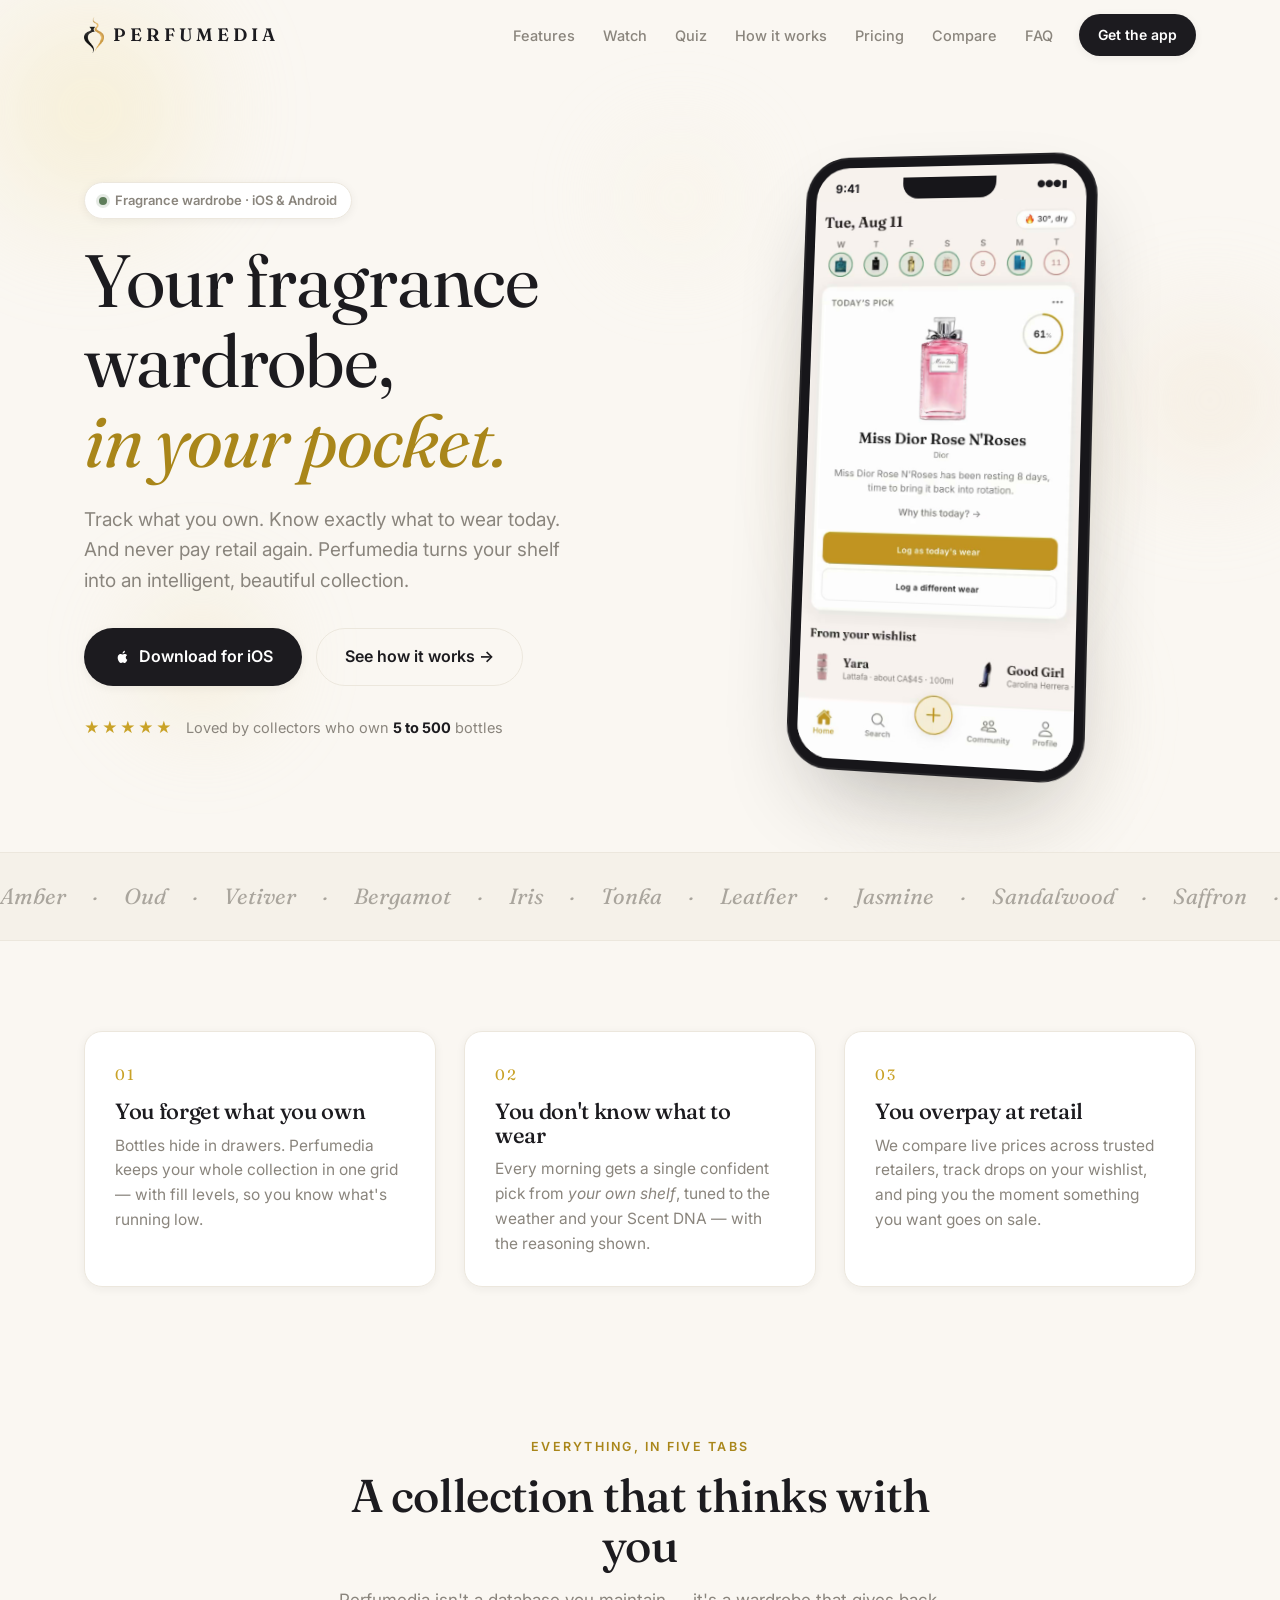
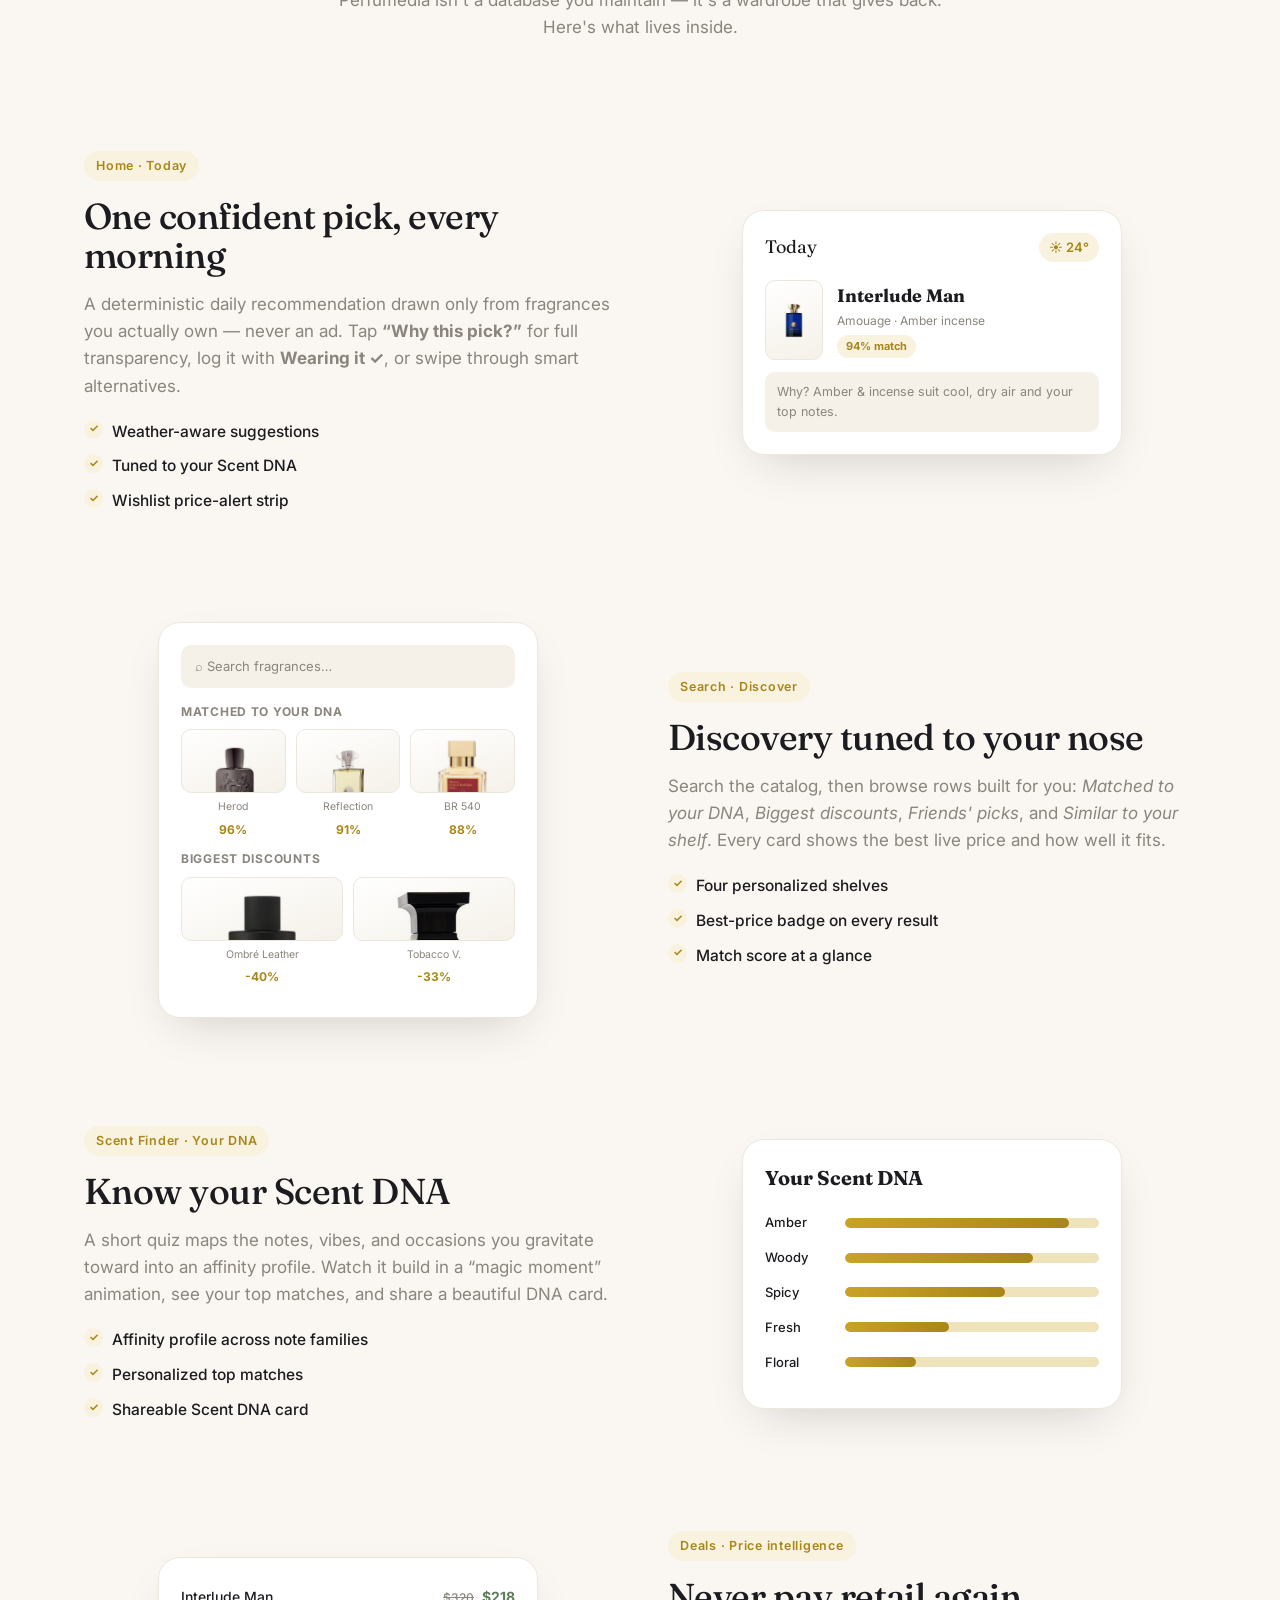
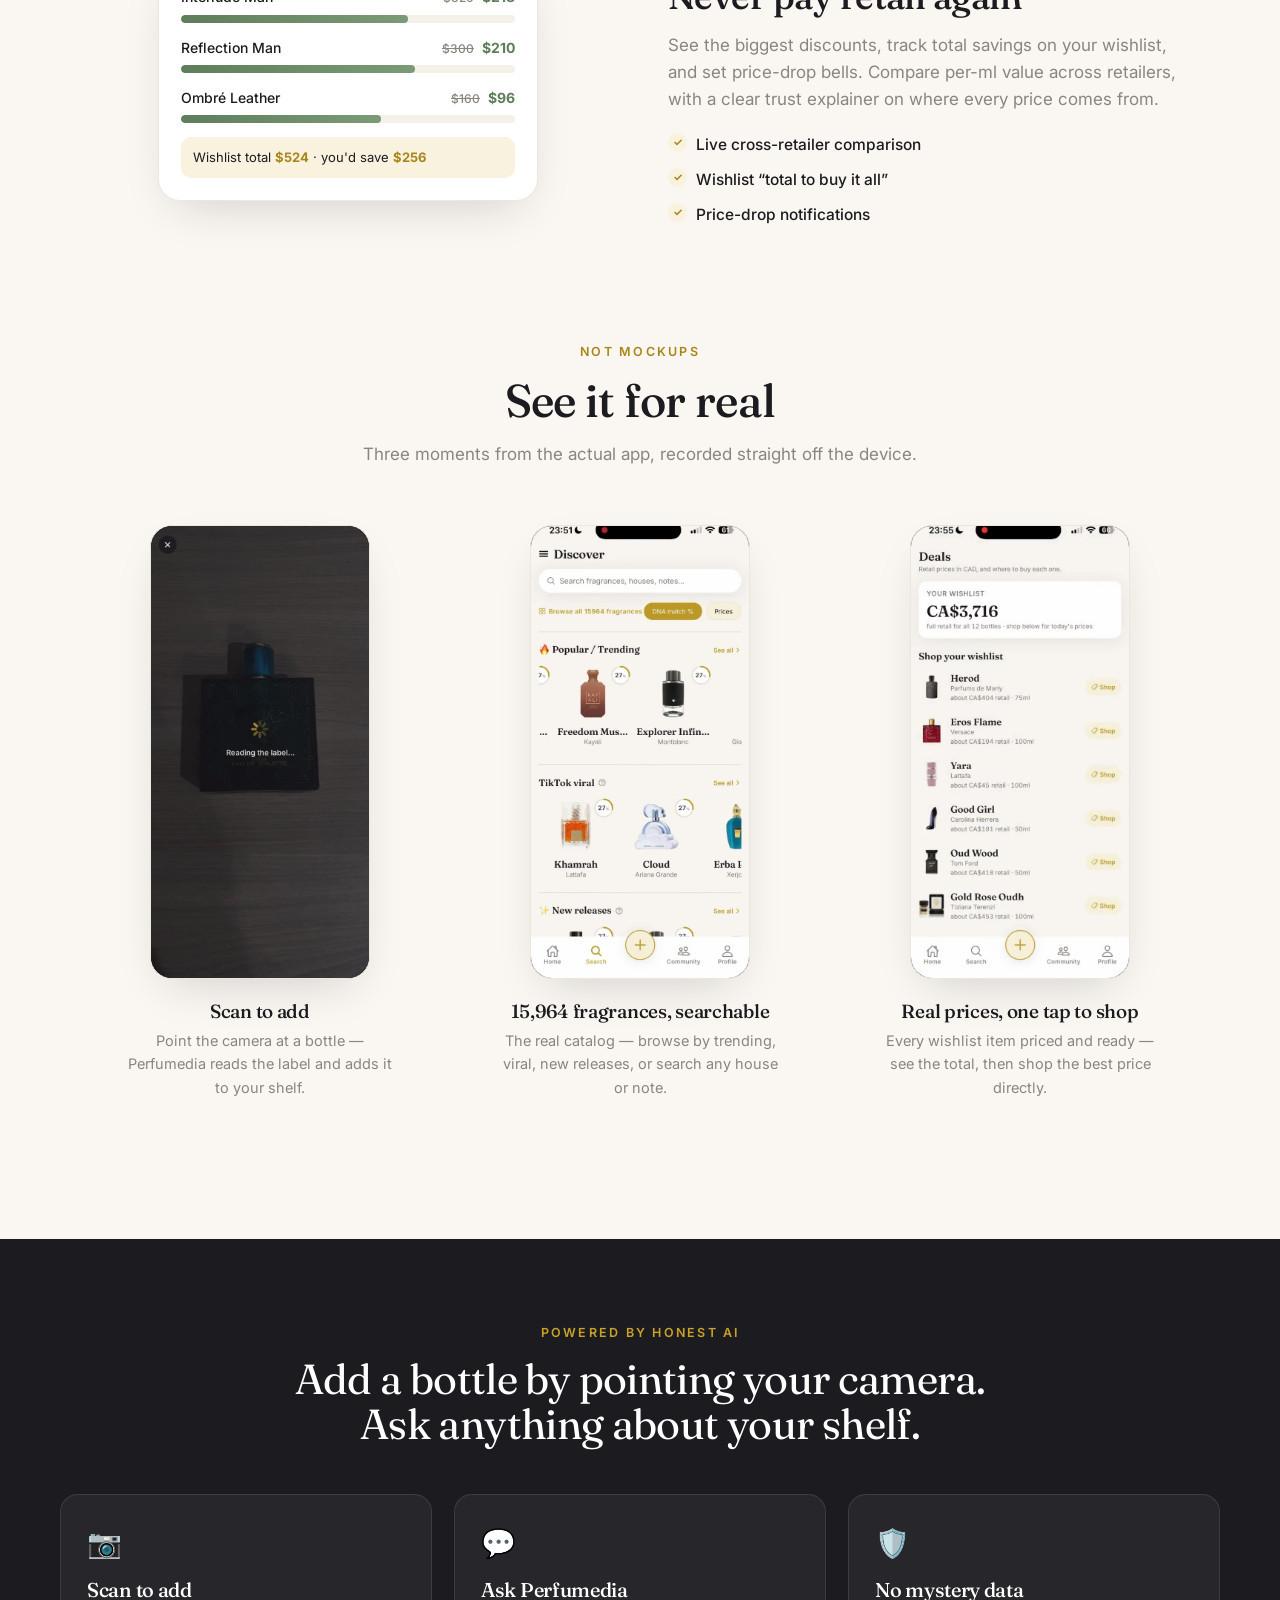
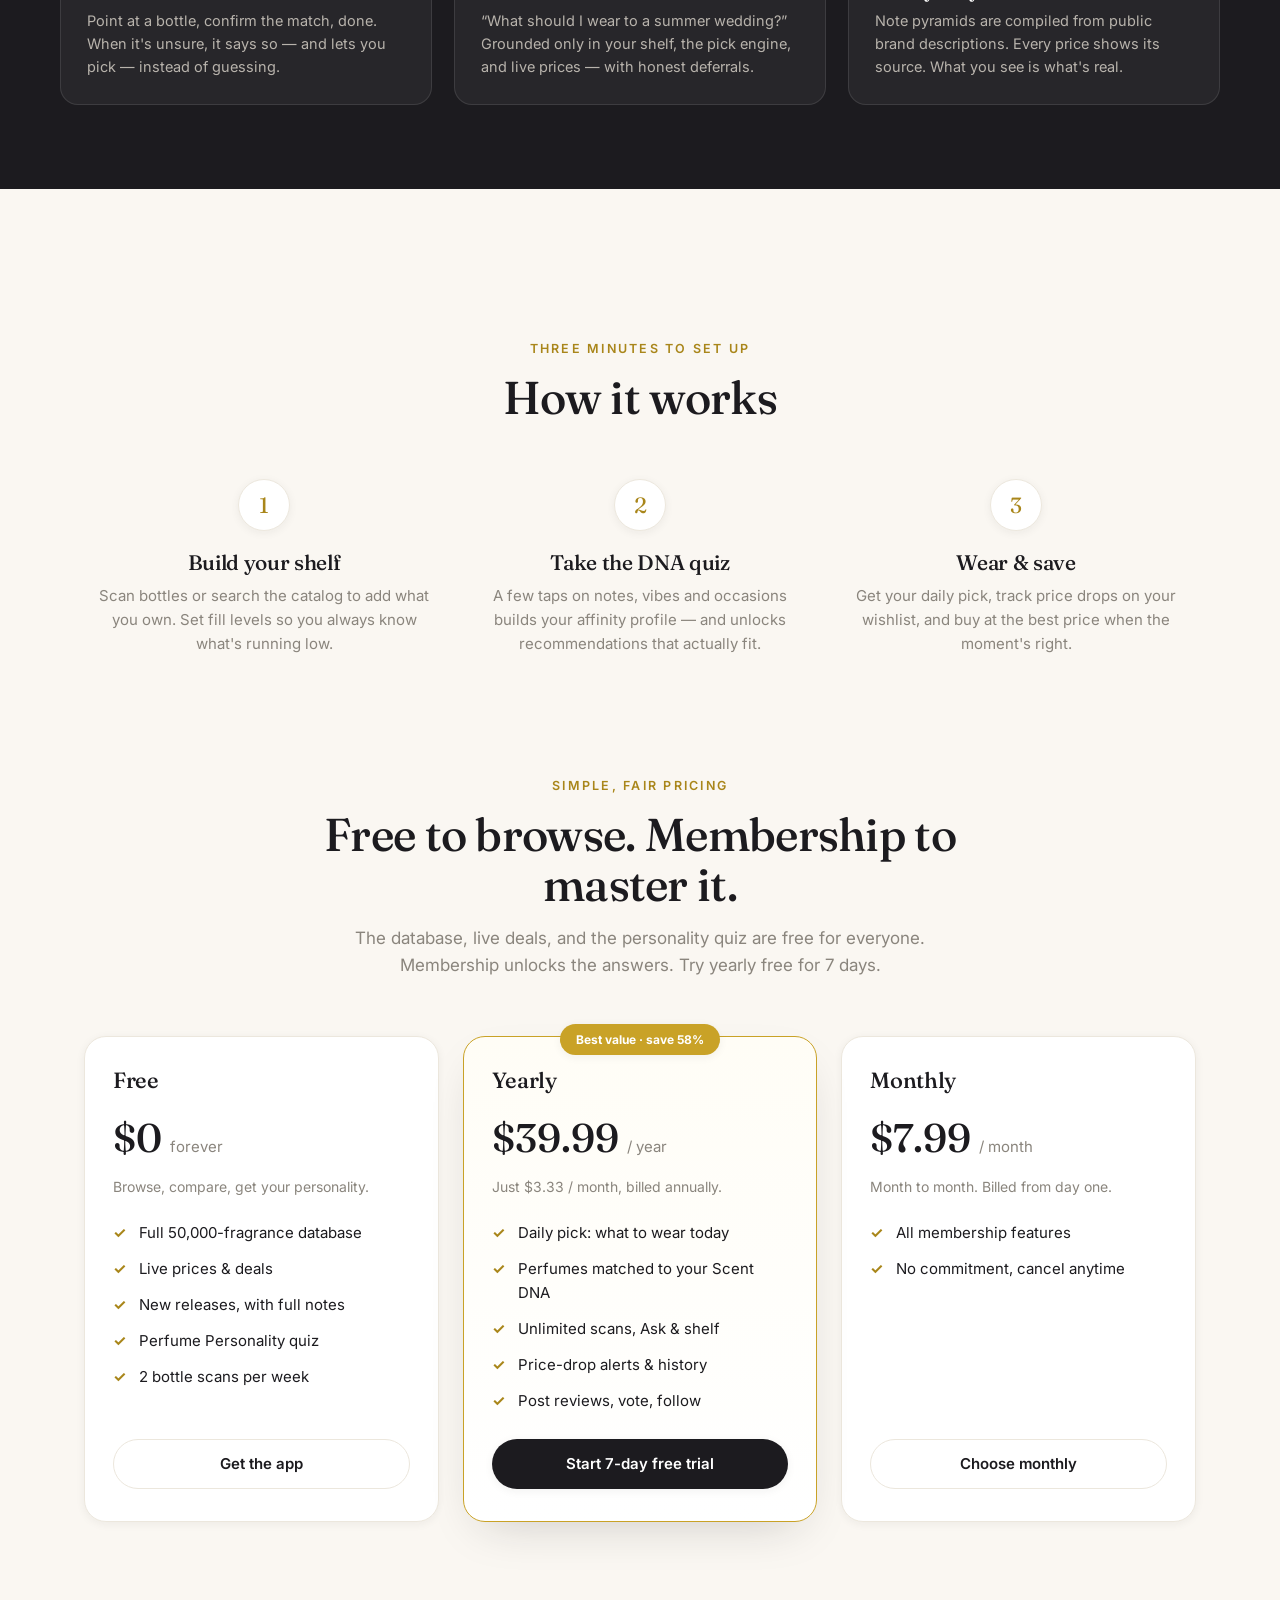
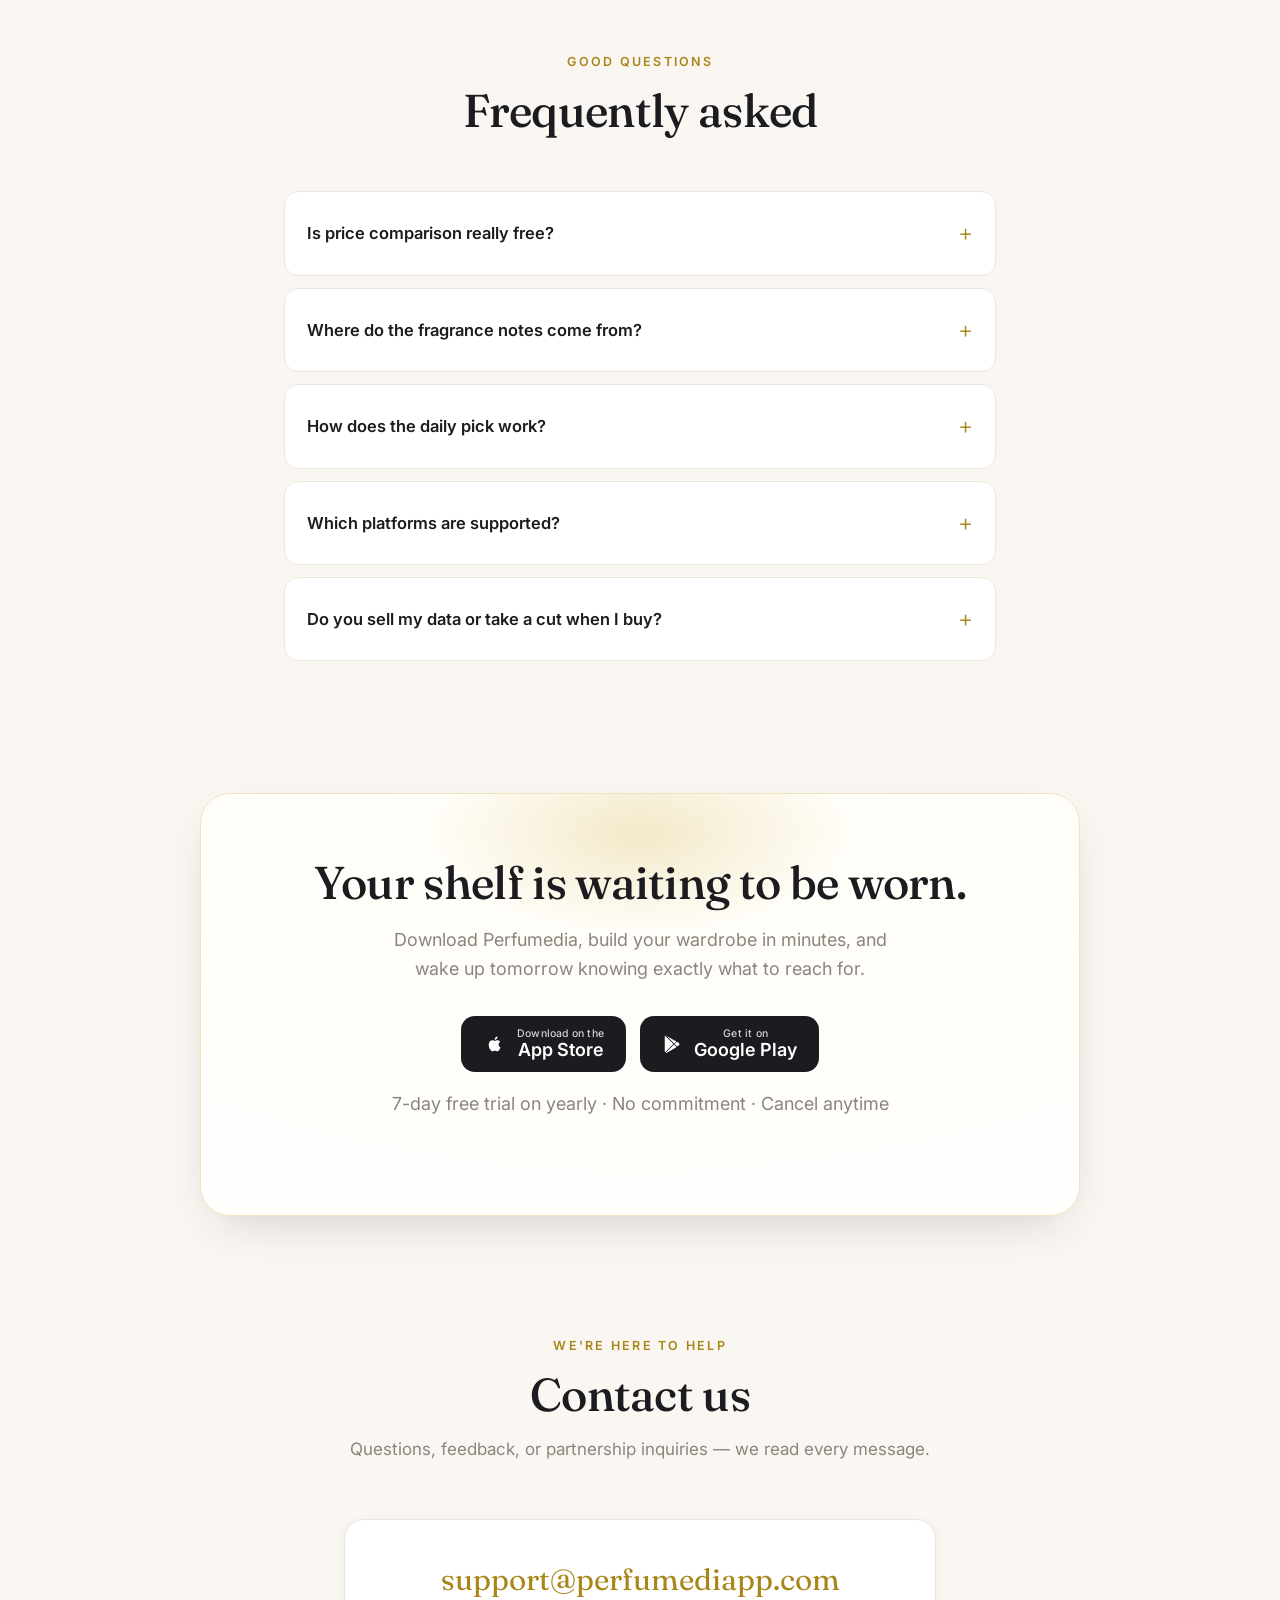
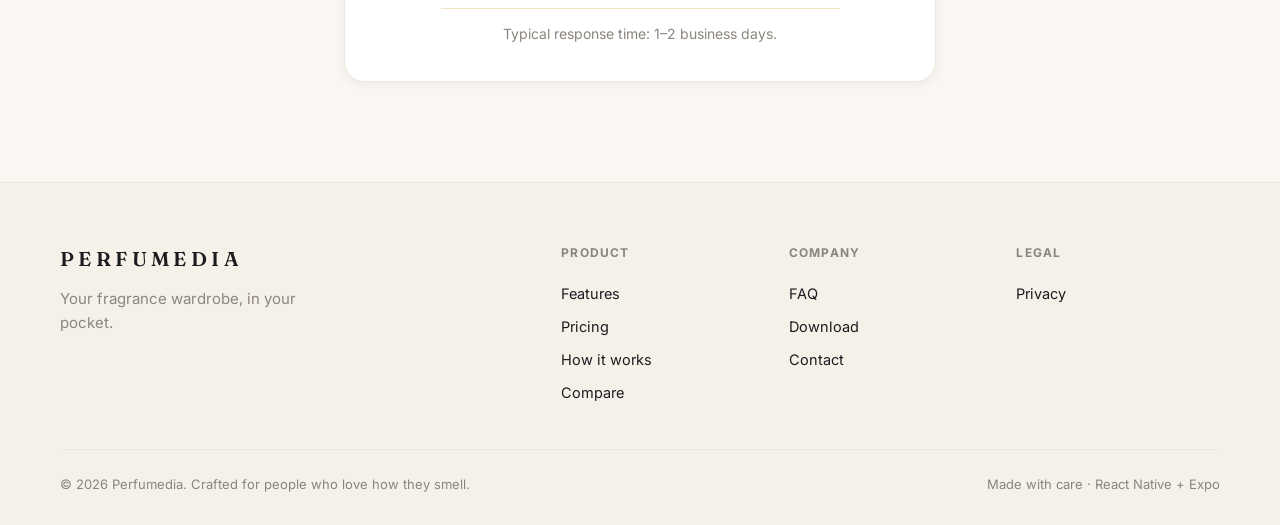
==== index.html @ 79c0690c "Use the real bottle mark as the logo, and a real app screen in the hero Replaces the placeholder pyr" ====
<!DOCTYPE html>
<html lang="en">
<head>
  <meta charset="UTF-8" />
  <meta name="viewport" content="width=device-width, initial-scale=1.0" />
  <title>Perfumedia — Your fragrance wardrobe, in your pocket</title>
  <meta name="description" content="Track every fragrance you own, get a deterministic daily pick from your own shelf, and never pay retail again. Perfumedia is the fragrance wardrobe app for enthusiasts." />
  <meta name="theme-color" content="#FAF7F2" />

  <!-- impact.com site ownership verification -->
  <meta name="impact-site-verification" value="6cb1e89b-29bc-4561-9f59-10e89194f2c4" />

  <!-- Favicon -->
  <link rel="icon" href="favicon-32.png" sizes="32x32" type="image/png" />
  <link rel="icon" href="favicon-512.png" sizes="512x512" type="image/png" />
  <link rel="apple-touch-icon" href="apple-touch-icon.png" />

  <!-- Open Graph -->
  <meta property="og:title" content="Perfumedia — Your fragrance wardrobe, in your pocket" />
  <meta property="og:description" content="Know what to wear today. Track what you own. Never pay retail again." />
  <meta property="og:type" content="website" />

  <link rel="preconnect" href="https://fonts.googleapis.com" />
  <link rel="preconnect" href="https://fonts.gstatic.com" crossorigin />
  <link href="https://fonts.googleapis.com/css2?family=Fraunces:ital,opsz,wght@0,9..144,300..700;1,9..144,400..600&family=Inter:wght@400;500;600;700&display=swap" rel="stylesheet" />
  <link rel="stylesheet" href="styles.css" />
</head>
<body>
  <!-- Scroll progress -->
  <div class="scroll-progress" id="scrollProgress" aria-hidden="true"></div>

  <!-- Ambient floating scent notes -->
  <div class="ambient" aria-hidden="true">
    <span class="note-orb n1"></span>
    <span class="note-orb n2"></span>
    <span class="note-orb n3"></span>
    <span class="note-orb n4"></span>
    <span class="note-orb n5"></span>
  </div>

  <!-- Nav -->
  <header class="nav" id="nav">
    <div class="nav-inner">
      <a class="brand" href="#top" aria-label="Perfumedia home">
        <span class="brand-mark" aria-hidden="true">
          <img src="assets/logo/mark.png" alt="" width="20" height="36" />
        </span>
        <span class="brand-word">PERFUMEDIA</span>
      </a>
      <nav class="nav-links" aria-label="Primary">
        <a href="#features">Features</a>
        <a href="#demo">Watch</a>
        <a href="quiz.html">Quiz</a>
        <a href="#how">How it works</a>
        <a href="#pricing">Pricing</a>
        <a href="compare.html">Compare</a>
        <a href="#faq">FAQ</a>
      </nav>
      <a href="#get" class="btn btn-primary btn-sm nav-cta">Get the app</a>
      <button class="nav-toggle" id="navToggle" aria-label="Menu" aria-expanded="false">
        <span></span><span></span><span></span>
      </button>
    </div>
    <div class="nav-mobile" id="navMobile">
      <a href="#features">Features</a>
      <a href="#demo">Watch</a>
      <a href="quiz.html">Quiz</a>
      <a href="#how">How it works</a>
      <a href="#pricing">Pricing</a>
      <a href="compare.html">Compare</a>
      <a href="#faq">FAQ</a>
      <a href="#get" class="btn btn-primary">Get the app</a>
    </div>
  </header>

  <main id="top">
    <!-- Hero -->
    <section class="hero">
      <div class="hero-copy reveal">
        <div class="eyebrow"><span class="dot"></span> Fragrance wardrobe · iOS &amp; Android</div>
        <h1>Your fragrance wardrobe,<br /><em>in your pocket.</em></h1>
        <p class="lede">Track what you own. Know exactly what to wear today. And never pay retail again. Perfumedia turns your shelf into an intelligent, beautiful collection.</p>
        <div class="hero-cta">
          <a href="#get" class="btn btn-primary btn-lg">
            <svg viewBox="0 0 24 24" width="18" height="18" fill="currentColor" aria-hidden="true"><path d="M17.05 12.54c-.02-2.02 1.65-2.99 1.72-3.04-.94-1.37-2.4-1.56-2.92-1.58-1.24-.13-2.42.73-3.05.73-.63 0-1.6-.71-2.63-.69-1.35.02-2.6.79-3.29 2-1.4 2.43-.36 6.03 1 8 .67.96 1.46 2.04 2.5 2 1-.04 1.38-.65 2.59-.65 1.21 0 1.55.65 2.61.63 1.08-.02 1.76-.98 2.42-1.95.76-1.11 1.07-2.19 1.09-2.24-.02-.01-2.09-.8-2.11-3.18ZM15.1 6.28c.55-.67.93-1.6.82-2.53-.8.03-1.77.53-2.34 1.2-.51.59-.96 1.54-.84 2.44.9.07 1.81-.45 2.36-1.11Z"/></svg>
            Download for iOS
          </a>
          <a href="#how" class="btn btn-ghost btn-lg">See how it works →</a>
        </div>
        <div class="hero-proof">
          <div class="stars" aria-label="Rated 4.9 out of 5">★★★★★</div>
          <span>Loved by collectors who own <strong>5 to 500</strong> bottles</span>
        </div>
      </div>

      <div class="hero-phone reveal" data-tilt>
        <!-- Phone: Today screen -->
        <div class="phone">
          <div class="phone-notch" aria-hidden="true"></div>
          <div class="phone-screen">
            <div class="app-status"><span>9:41</span><span class="app-status-icons">●●● ▮</span></div>
            <img class="app-shot" src="assets/app/home.jpg" width="620" height="1278"
                 alt="The Perfumedia home screen: a week of logged wears across the top, then today's pick — Miss Dior Rose N'Roses by Dior at a 61% match, rested 8 days — with buttons to log it as today's wear." />
          </div>
        </div>
        <div class="phone-glow" aria-hidden="true"></div>
      </div>
    </section>

    <!-- Marquee / trust -->
    <section class="marquee-wrap" aria-hidden="true">
      <div class="marquee">
        <span>Amber</span><span>·</span><span>Oud</span><span>·</span><span>Vetiver</span><span>·</span><span>Bergamot</span><span>·</span><span>Iris</span><span>·</span><span>Tonka</span><span>·</span><span>Leather</span><span>·</span><span>Jasmine</span><span>·</span><span>Sandalwood</span><span>·</span><span>Saffron</span><span>·</span><span>Musk</span><span>·</span><span>Neroli</span><span>·</span>
        <span>Amber</span><span>·</span><span>Oud</span><span>·</span><span>Vetiver</span><span>·</span><span>Bergamot</span><span>·</span><span>Iris</span><span>·</span><span>Tonka</span><span>·</span><span>Leather</span><span>·</span><span>Jasmine</span><span>·</span><span>Sandalwood</span><span>·</span><span>Saffron</span><span>·</span><span>Musk</span><span>·</span><span>Neroli</span><span>·</span>
      </div>
    </section>

    <!-- Problem / promise -->
    <section class="promise">
      <div class="promise-grid">
        <div class="promise-item reveal">
          <span class="promise-num">01</span>
          <h3>You forget what you own</h3>
          <p>Bottles hide in drawers. Perfumedia keeps your whole collection in one grid — with fill levels, so you know what's running low.</p>
        </div>
        <div class="promise-item reveal">
          <span class="promise-num">02</span>
          <h3>You don't know what to wear</h3>
          <p>Every morning gets a single confident pick from <em>your own shelf</em>, tuned to the weather and your Scent DNA — with the reasoning shown.</p>
        </div>
        <div class="promise-item reveal">
          <span class="promise-num">03</span>
          <h3>You overpay at retail</h3>
          <p>We compare live prices across trusted retailers, track drops on your wishlist, and ping you the moment something you want goes on sale.</p>
        </div>
      </div>
    </section>

    <!-- Features -->
    <section class="features" id="features">
      <div class="section-head reveal">
        <p class="section-eyebrow">Everything, in five tabs</p>
        <h2>A collection that thinks with you</h2>
        <p class="section-sub">Perfumedia isn't a database you maintain — it's a wardrobe that gives back. Here's what lives inside.</p>
      </div>

      <!-- Feature 1: Today -->
      <article class="feature reveal">
        <div class="feature-text">
          <span class="feature-tag">Home · Today</span>
          <h3>One confident pick, every morning</h3>
          <p>A deterministic daily recommendation drawn only from fragrances you actually own — never an ad. Tap <strong>“Why this pick?”</strong> for full transparency, log it with <strong>Wearing it&nbsp;✓</strong>, or swipe through smart alternatives.</p>
          <ul class="feature-list">
            <li>Weather-aware suggestions</li>
            <li>Tuned to your Scent DNA</li>
            <li>Wishlist price-alert strip</li>
          </ul>
        </div>
        <div class="feature-visual">
          <div class="mini-card mini-today">
            <div class="mt-head"><span>Today</span><span class="mt-weather">☀️ 24°</span></div>
            <div class="mt-pick">
              <div class="mt-bottle"><img src="assets/bottles/interlude-man.jpg" alt="Amouage Interlude Man" loading="lazy" /></div>
              <div>
                <strong>Interlude Man</strong>
                <p>Amouage · Amber incense</p>
                <span class="mt-match">94% match</span>
              </div>
            </div>
            <div class="mt-why">Why? Amber &amp; incense suit cool, dry air and your top notes.</div>
          </div>
        </div>
      </article>

      <!-- Feature 2: Discover -->
      <article class="feature feature-rev reveal">
        <div class="feature-text">
          <span class="feature-tag">Search · Discover</span>
          <h3>Discovery tuned to your nose</h3>
          <p>Search the catalog, then browse rows built for you: <em>Matched to your DNA</em>, <em>Biggest discounts</em>, <em>Friends' picks</em>, and <em>Similar to your shelf</em>. Every card shows the best live price and how well it fits.</p>
          <ul class="feature-list">
            <li>Four personalized shelves</li>
            <li>Best-price badge on every result</li>
            <li>Match score at a glance</li>
          </ul>
        </div>
        <div class="feature-visual">
          <div class="mini-card mini-discover">
            <div class="mt-search">⌕ Search fragrances…</div>
            <p class="mt-rowlabel">Matched to your DNA</p>
            <div class="mt-scroll">
              <div class="mt-tile"><span class="mt-sw"><img src="assets/bottles/herod.jpg" alt="Parfums de Marly Herod" loading="lazy" /></span><small>Herod</small><b>96%</b></div>
              <div class="mt-tile"><span class="mt-sw"><img src="assets/bottles/reflection-man.jpg" alt="Amouage Reflection Man" loading="lazy" /></span><small>Reflection</small><b>91%</b></div>
              <div class="mt-tile"><span class="mt-sw"><img src="assets/bottles/baccarat-rouge-540.jpg" alt="Baccarat Rouge 540" loading="lazy" /></span><small>BR 540</small><b>88%</b></div>
            </div>
            <p class="mt-rowlabel">Biggest discounts</p>
            <div class="mt-scroll">
              <div class="mt-tile"><span class="mt-sw"><img src="assets/bottles/ombre-leather.jpg" alt="Tom Ford Ombré Leather" loading="lazy" /></span><small>Ombré Leather</small><b>-40%</b></div>
              <div class="mt-tile"><span class="mt-sw"><img src="assets/bottles/tobacco-vanille.jpg" alt="Tom Ford Tobacco Vanille" loading="lazy" /></span><small>Tobacco V.</small><b>-33%</b></div>
            </div>
          </div>
        </div>
      </article>

      <!-- Feature 3: Scent Finder -->
      <article class="feature reveal">
        <div class="feature-text">
          <span class="feature-tag">Scent Finder · Your DNA</span>
          <h3>Know your Scent DNA</h3>
          <p>A short quiz maps the notes, vibes, and occasions you gravitate toward into an affinity profile. Watch it build in a “magic moment” animation, see your top matches, and share a beautiful DNA card.</p>
          <ul class="feature-list">
            <li>Affinity profile across note families</li>
            <li>Personalized top matches</li>
            <li>Shareable Scent DNA card</li>
          </ul>
        </div>
        <div class="feature-visual">
          <div class="mini-card mini-dna">
            <strong class="mt-dnatitle">Your Scent DNA</strong>
            <div class="dna-bar"><span>Amber</span><i style="--v:88%"></i></div>
            <div class="dna-bar"><span>Woody</span><i style="--v:74%"></i></div>
            <div class="dna-bar"><span>Spicy</span><i style="--v:63%"></i></div>
            <div class="dna-bar"><span>Fresh</span><i style="--v:41%"></i></div>
            <div class="dna-bar"><span>Floral</span><i style="--v:28%"></i></div>
          </div>
        </div>
      </article>

      <!-- Feature 4: Deals -->
      <article class="feature feature-rev reveal">
        <div class="feature-text">
          <span class="feature-tag">Deals · Price intelligence</span>
          <h3>Never pay retail again</h3>
          <p>See the biggest discounts, track total savings on your wishlist, and set price-drop bells. Compare per-ml value across retailers, with a clear trust explainer on where every price comes from.</p>
          <ul class="feature-list">
            <li>Live cross-retailer comparison</li>
            <li>Wishlist “total to buy it all”</li>
            <li>Price-drop notifications</li>
          </ul>
        </div>
        <div class="feature-visual">
          <div class="mini-card mini-deals">
            <div class="deal-row"><span>Interlude Man</span><span class="deal-old">$320</span><span class="deal-new">$218</span></div>
            <div class="deal-bar"><i style="--v:68%"></i></div>
            <div class="deal-row"><span>Reflection Man</span><span class="deal-old">$300</span><span class="deal-new">$210</span></div>
            <div class="deal-bar"><i style="--v:70%"></i></div>
            <div class="deal-row"><span>Ombré Leather</span><span class="deal-old">$160</span><span class="deal-new">$96</span></div>
            <div class="deal-bar"><i style="--v:60%"></i></div>
            <div class="deal-total">Wishlist total <strong>$524</strong> · you'd save <strong>$256</strong></div>
          </div>
        </div>
      </article>
    </section>

    <!-- Demo: real screen recordings -->
    <section class="demo" id="demo">
      <div class="section-head reveal">
        <p class="section-eyebrow">Not mockups</p>
        <h2>See it for real</h2>
        <p class="section-sub">Three moments from the actual app, recorded straight off the device.</p>
      </div>
      <div class="demo-grid">
        <article class="demo-card reveal">
          <div class="demo-frame">
            <video class="demo-video" muted loop playsinline preload="metadata"
                   poster="assets/videos/poster-welcome.jpg"
                   src="assets/videos/welcome.mp4"></video>
          </div>
          <h3>Scan to add</h3>
          <p>Point the camera at a bottle — Perfumedia reads the label and adds it to your shelf.</p>
        </article>
        <article class="demo-card reveal">
          <div class="demo-frame">
            <video class="demo-video" muted loop playsinline preload="metadata"
                   poster="assets/videos/poster-database-search.jpg"
                   src="assets/videos/database-search.mp4"></video>
          </div>
          <h3>15,964 fragrances, searchable</h3>
          <p>The real catalog — browse by trending, viral, new releases, or search any house or note.</p>
        </article>
        <article class="demo-card reveal">
          <div class="demo-frame">
            <video class="demo-video" muted loop playsinline preload="metadata"
                   poster="assets/videos/poster-deals.jpg"
                   src="assets/videos/deals.mp4"></video>
          </div>
          <h3>Real prices, one tap to shop</h3>
          <p>Every wishlist item priced and ready — see the total, then shop the best price directly.</p>
        </article>
      </div>
    </section>

    <!-- AI band -->
    <section class="ai-band">
      <div class="ai-inner reveal">
        <p class="section-eyebrow light">Powered by honest AI</p>
        <h2>Add a bottle by pointing your camera.<br />Ask anything about your shelf.</h2>
        <div class="ai-cards">
          <div class="ai-card">
            <div class="ai-ico">📷</div>
            <h4>Scan to add</h4>
            <p>Point at a bottle, confirm the match, done. When it's unsure, it says so — and lets you pick — instead of guessing.</p>
          </div>
          <div class="ai-card">
            <div class="ai-ico">💬</div>
            <h4>Ask Perfumedia</h4>
            <p>“What should I wear to a summer wedding?” Grounded only in your shelf, the pick engine, and live prices — with honest deferrals.</p>
          </div>
          <div class="ai-card">
            <div class="ai-ico">🛡️</div>
            <h4>No mystery data</h4>
            <p>Note pyramids are compiled from public brand descriptions. Every price shows its source. What you see is what's real.</p>
          </div>
        </div>
      </div>
    </section>

    <!-- How it works -->
    <section class="how" id="how">
      <div class="section-head reveal">
        <p class="section-eyebrow">Three minutes to set up</p>
        <h2>How it works</h2>
      </div>
      <div class="steps">
        <div class="step reveal">
          <div class="step-num">1</div>
          <h3>Build your shelf</h3>
          <p>Scan bottles or search the catalog to add what you own. Set fill levels so you always know what's running low.</p>
        </div>
        <div class="step-line" aria-hidden="true"></div>
        <div class="step reveal">
          <div class="step-num">2</div>
          <h3>Take the DNA quiz</h3>
          <p>A few taps on notes, vibes and occasions builds your affinity profile — and unlocks recommendations that actually fit.</p>
        </div>
        <div class="step-line" aria-hidden="true"></div>
        <div class="step reveal">
          <div class="step-num">3</div>
          <h3>Wear &amp; save</h3>
          <p>Get your daily pick, track price drops on your wishlist, and buy at the best price when the moment's right.</p>
        </div>
      </div>
    </section>

    <!-- Pricing -->
    <section class="pricing" id="pricing">
      <div class="section-head reveal">
        <p class="section-eyebrow">Simple, fair pricing</p>
        <h2>Free to browse. Membership to master it.</h2>
        <p class="section-sub">The database, live deals, and the personality quiz are free for everyone. Membership unlocks the answers. Try yearly free for 7 days.</p>
      </div>
      <div class="plans">
        <div class="plan reveal">
          <h3>Free</h3>
          <div class="plan-price"><span class="amt">$0</span><span class="per">forever</span></div>
          <p class="plan-note">Browse, compare, get your personality.</p>
          <ul>
            <li>Full 50,000-fragrance database</li>
            <li>Live prices &amp; deals</li>
            <li>New releases, with full notes</li>
            <li>Perfume Personality quiz</li>
            <li>2 bottle scans per week</li>
          </ul>
          <a href="#get" class="btn btn-ghost btn-block">Get the app</a>
        </div>

        <div class="plan plan-featured reveal">
          <div class="plan-badge">Best value · save 58%</div>
          <h3>Yearly</h3>
          <div class="plan-price"><span class="amt">$39.99</span><span class="per">/ year</span></div>
          <p class="plan-note">Just $3.33 / month, billed annually.</p>
          <ul>
            <li>Daily pick: what to wear today</li>
            <li>Perfumes matched to your Scent DNA</li>
            <li>Unlimited scans, Ask &amp; shelf</li>
            <li>Price-drop alerts &amp; history</li>
            <li>Post reviews, vote, follow</li>
          </ul>
          <a href="#get" class="btn btn-primary btn-block">Start 7-day free trial</a>
        </div>

        <div class="plan reveal">
          <h3>Monthly</h3>
          <div class="plan-price"><span class="amt">$7.99</span><span class="per">/ month</span></div>
          <p class="plan-note">Month to month. Billed from day one.</p>
          <ul>
            <li>All membership features</li>
            <li>No commitment, cancel anytime</li>
          </ul>
          <a href="#get" class="btn btn-ghost btn-block">Choose monthly</a>
        </div>
      </div>
    </section>

    <!-- FAQ -->
    <section class="faq" id="faq">
      <div class="section-head reveal">
        <p class="section-eyebrow">Good questions</p>
        <h2>Frequently asked</h2>
      </div>
      <div class="faq-list reveal">
        <details>
          <summary>Is price comparison really free?</summary>
          <p>Yes. Comparing prices across retailers is always free. The premium tier adds price <em>intelligence</em> — history charts, drop alerts, and the full Deals experience — plus unlimited shelf, wishlist, scans and Ask.</p>
        </details>
        <details>
          <summary>Where do the fragrance notes come from?</summary>
          <p>Note pyramids are compiled from public brand descriptions and general knowledge, and flagged as such. Perfumedia uses zero data scraped from community fragrance databases.</p>
        </details>
        <details>
          <summary>How does the daily pick work?</summary>
          <p>It's deterministic — the same inputs always produce the same pick — and drawn only from fragrances you own. It factors in the day's weather and your Scent DNA, and shows its reasoning so you can trust it.</p>
        </details>
        <details>
          <summary>Which platforms are supported?</summary>
          <p>Perfumedia is built with React Native + Expo. It's iOS-first, runs on Android, and there's a web build too. Your collection stays in sync.</p>
        </details>
        <details>
          <summary>Do you sell my data or take a cut when I buy?</summary>
          <p>Buying uses affiliate links, always disclosed under FTC guidelines — it never changes your price. Comparison stays free and your collection is yours.</p>
        </details>
      </div>
    </section>

    <!-- Final CTA -->
    <section class="get" id="get">
      <div class="get-inner reveal">
        <h2>Your shelf is waiting to be worn.</h2>
        <p>Download Perfumedia, build your wardrobe in minutes, and wake up tomorrow knowing exactly what to reach for.</p>
        <div class="get-cta">
          <a href="#" class="store-badge" aria-label="Download on the App Store">
            <svg viewBox="0 0 24 24" width="22" height="22" fill="currentColor" aria-hidden="true"><path d="M17.05 12.54c-.02-2.02 1.65-2.99 1.72-3.04-.94-1.37-2.4-1.56-2.92-1.58-1.24-.13-2.42.73-3.05.73-.63 0-1.6-.71-2.63-.69-1.35.02-2.6.79-3.29 2-1.4 2.43-.36 6.03 1 8 .67.96 1.46 2.04 2.5 2 1-.04 1.38-.65 2.59-.65 1.21 0 1.55.65 2.61.63 1.08-.02 1.76-.98 2.42-1.95.76-1.11 1.07-2.19 1.09-2.24-.02-.01-2.09-.8-2.11-3.18ZM15.1 6.28c.55-.67.93-1.6.82-2.53-.8.03-1.77.53-2.34 1.2-.51.59-.96 1.54-.84 2.44.9.07 1.81-.45 2.36-1.11Z"/></svg>
            <span><small>Download on the</small>App Store</span>
          </a>
          <a href="#" class="store-badge" aria-label="Get it on Google Play">
            <svg viewBox="0 0 24 24" width="20" height="20" fill="currentColor" aria-hidden="true"><path d="M3.6 2.3c-.2.2-.3.5-.3.9v17.6c0 .4.1.7.3.9l.1.1L13.5 12v-.2L3.7 2.2l-.1.1Zm13.3 13-2.6-2.6-9.9 9.9c.4.2.9.2 1.4-.1l11.1-6.3v-.9Zm3.4-4.6-2.4-1.4-2.9 2.7 2.9 2.9 2.4-1.4c.9-.5.9-1.8 0-2.3v-.5ZM4.7 1.6l9.9 9.9 2.6-2.6L6.1 2.6c-.5-.3-1-.3-1.4-.1v-.9Z"/></svg>
            <span><small>Get it on</small>Google Play</span>
          </a>
        </div>
        <p class="get-fine">7-day free trial on yearly · No commitment · Cancel anytime</p>
      </div>
    </section>

    <!-- Contact -->
    <section class="contact" id="contact">
      <div class="section-head reveal">
        <p class="section-eyebrow">We're here to help</p>
        <h2>Contact us</h2>
        <p class="section-sub">Questions, feedback, or partnership inquiries — we read every message.</p>
      </div>
      <div class="contact-card reveal">
        <a href="mailto:support@perfumediapp.com" class="contact-email">support@perfumediapp.com</a>
        <p class="contact-note">Typical response time: 1–2 business days.</p>
      </div>
    </section>
  </main>

  <footer class="footer">
    <div class="footer-inner">
      <div class="footer-brand">
        <span class="brand-word">PERFUMEDIA</span>
        <p>Your fragrance wardrobe, in your pocket.</p>
      </div>
      <div class="footer-cols">
        <div>
          <h5>Product</h5>
          <a href="#features">Features</a>
          <a href="#pricing">Pricing</a>
          <a href="#how">How it works</a>
          <a href="compare.html">Compare</a>
        </div>
        <div>
          <h5>Company</h5>
          <a href="#faq">FAQ</a>
          <a href="#get">Download</a>
          <a href="#contact">Contact</a>
        </div>
        <div>
          <h5>Legal</h5>
          <a href="privacy.html">Privacy</a>
        </div>
      </div>
    </div>
    <div class="footer-base">
      <span>© <span id="year">2026</span> Perfumedia. Crafted for people who love how they smell.</span>
      <span class="footer-made">Made with care · React Native + Expo</span>
    </div>
  </footer>

  <script src="main.js"></script>

  <!-- Skimlinks: auto-affiliates outbound retailer links (publisher 306478X1794723) -->
  <script type="text/javascript" src="https://s.skimresources.com/js/306478X1794723.skimlinks.js"></script>
</body>
</html>
---- styles.css ----
/* ============================================================
   PERFUMEDIA — marketing site
   Luxury-minimal: marble surfaces, one gold accent, serif display.
   Palette mirrors the app's design tokens (src/theme/tokens.ts).
   ============================================================ */

:root {
  --bg: #FAF7F2;
  --surface: #FFFFFF;
  --surface-alt: #F5F1E9;
  --text: #1C1B1F;
  --text-2: #8A857D;
  --accent: #C9A227;
  --accent-deep: #A9861A;
  --accent-soft: #F8F2DF;
  --accent-muted: #EFE3BC;
  --hairline: #ECE7DD;
  --success: #5E7D5A;
  --destructive: #A65B4B;
  --shadow-sm: 0 2px 10px rgba(28, 27, 31, 0.06);
  --shadow-md: 0 18px 50px -20px rgba(28, 27, 31, 0.22);
  --shadow-lg: 0 40px 90px -30px rgba(28, 27, 31, 0.32);
  --serif: "Fraunces", Georgia, "Times New Roman", serif;
  --sans: "Inter", -apple-system, BlinkMacSystemFont, "Segoe UI", sans-serif;
  --maxw: 1160px;
  --ease: cubic-bezier(0.22, 1, 0.36, 1);
}

* { box-sizing: border-box; margin: 0; padding: 0; }

html { scroll-behavior: smooth; -webkit-text-size-adjust: 100%; }

body {
  font-family: var(--sans);
  background: var(--bg);
  color: var(--text);
  line-height: 1.6;
  overflow-x: hidden;
  -webkit-font-smoothing: antialiased;
}

h1, h2, h3, h4 { font-family: var(--serif); font-weight: 500; line-height: 1.08; letter-spacing: -0.015em; }
em { font-style: italic; }
a { color: inherit; text-decoration: none; }

/* ---------- Scroll progress ---------- */
.scroll-progress {
  position: fixed; top: 0; left: 0; height: 3px; width: 0%;
  background: linear-gradient(90deg, var(--accent), var(--accent-deep));
  z-index: 1000; transition: width 0.1s linear;
}

/* ---------- Ambient orbs ---------- */
.ambient { position: fixed; inset: 0; pointer-events: none; z-index: 0; overflow: hidden; }
.note-orb {
  position: absolute; border-radius: 50%; filter: blur(40px); opacity: 0.5;
  animation: drift 22s var(--ease) infinite alternate;
}
.note-orb.n1 { width: 340px; height: 340px; top: -60px; left: -80px; background: radial-gradient(circle, #F3E6B8, transparent 70%); }
.note-orb.n2 { width: 260px; height: 260px; top: 30%; right: -60px; background: radial-gradient(circle, #F1E4D0, transparent 70%); animation-delay: -6s; }
.note-orb.n3 { width: 200px; height: 200px; top: 62%; left: 8%; background: radial-gradient(circle, #EFE3BC, transparent 70%); animation-delay: -11s; }
.note-orb.n4 { width: 300px; height: 300px; bottom: 4%; right: 12%; background: radial-gradient(circle, #F6EDD6, transparent 70%); animation-delay: -3s; }
.note-orb.n5 { width: 180px; height: 180px; top: 12%; left: 46%; background: radial-gradient(circle, #F8F2DF, transparent 70%); animation-delay: -14s; }
@keyframes drift {
  from { transform: translate(0, 0) scale(1); }
  to   { transform: translate(40px, -30px) scale(1.12); }
}

/* ---------- Buttons ---------- */
.btn {
  display: inline-flex; align-items: center; justify-content: center; gap: 8px;
  font-family: var(--sans); font-weight: 600; font-size: 15px;
  border-radius: 999px; border: 1px solid transparent; cursor: pointer;
  padding: 12px 22px; transition: transform 0.25s var(--ease), box-shadow 0.25s var(--ease), background 0.2s;
  white-space: nowrap;
}
.btn-primary { background: var(--text); color: #fff; box-shadow: var(--shadow-sm); }
.btn-primary:hover { transform: translateY(-2px); box-shadow: 0 14px 30px -12px rgba(28,27,31,0.4); }
.btn-ghost { background: transparent; color: var(--text); border-color: var(--hairline); }
.btn-ghost:hover { border-color: var(--accent); color: var(--accent-deep); transform: translateY(-2px); }
.btn-lg { padding: 15px 28px; font-size: 16px; }
.btn-sm { padding: 9px 18px; font-size: 14px; }
.btn-block { width: 100%; }

/* ---------- Nav ---------- */
.nav {
  position: fixed; top: 0; left: 0; right: 0; z-index: 900;
  transition: background 0.3s, box-shadow 0.3s, border-color 0.3s;
  border-bottom: 1px solid transparent;
}
.nav.scrolled {
  background: rgba(250, 247, 242, 0.82);
  backdrop-filter: saturate(180%) blur(16px);
  -webkit-backdrop-filter: saturate(180%) blur(16px);
  border-bottom-color: var(--hairline);
}
.nav-inner {
  max-width: var(--maxw); margin: 0 auto; padding: 14px 24px;
  display: flex; align-items: center; gap: 20px;
}
.brand { display: flex; align-items: center; gap: 9px; margin-right: auto; }
.brand-mark { display: grid; place-items: center; }
.brand-mark img { width: 20px; height: auto; display: block; }
.brand-word { font-family: var(--serif); font-weight: 600; letter-spacing: 0.22em; font-size: 18px; }
.nav-links { display: flex; gap: 28px; }
.nav-links a { font-size: 14.5px; font-weight: 500; color: var(--text-2); transition: color 0.2s; }
.nav-links a:hover { color: var(--text); }
.nav-cta { margin-left: 6px; }

.nav-toggle { display: none; flex-direction: column; gap: 5px; background: none; border: 0; cursor: pointer; padding: 6px; }
.nav-toggle span { width: 24px; height: 2px; background: var(--text); border-radius: 2px; transition: 0.3s var(--ease); }
.nav-toggle[aria-expanded="true"] span:nth-child(1) { transform: translateY(7px) rotate(45deg); }
.nav-toggle[aria-expanded="true"] span:nth-child(2) { opacity: 0; }
.nav-toggle[aria-expanded="true"] span:nth-child(3) { transform: translateY(-7px) rotate(-45deg); }
.nav-mobile {
  display: none; flex-direction: column; gap: 6px; padding: 0 24px;
  max-height: 0; overflow: hidden; transition: max-height 0.35s var(--ease), padding 0.35s;
  background: rgba(250,247,242,0.96); backdrop-filter: blur(14px);
}
.nav-mobile.open { max-height: 360px; padding: 8px 24px 20px; }
.nav-mobile a { padding: 12px 4px; border-bottom: 1px solid var(--hairline); font-weight: 500; }
.nav-mobile a.btn { border-bottom: 0; margin-top: 10px; }

/* ---------- Layout helpers ---------- */
main { position: relative; z-index: 1; }
section { position: relative; }
section[id], #top { scroll-margin-top: 84px; }
.section-head { max-width: 640px; margin: 0 auto 56px; text-align: center; }
.section-eyebrow {
  text-transform: uppercase; letter-spacing: 0.18em; font-size: 12.5px; font-weight: 600;
  color: var(--accent-deep); margin-bottom: 14px;
}
.section-eyebrow.light { color: var(--accent); }
.section-head h2 { font-size: clamp(30px, 4.6vw, 46px); }
.section-sub { margin-top: 16px; color: var(--text-2); font-size: 17px; }

/* ---------- Hero ---------- */
.hero {
  max-width: var(--maxw); margin: 0 auto;
  padding: 150px 24px 70px;
  display: grid; grid-template-columns: 1.05fr 0.95fr; gap: 40px; align-items: center;
}
.eyebrow {
  display: inline-flex; align-items: center; gap: 8px;
  background: var(--surface); border: 1px solid var(--hairline); box-shadow: var(--shadow-sm);
  padding: 7px 14px; border-radius: 999px; font-size: 13px; font-weight: 600; color: var(--text-2);
  margin-bottom: 22px;
}
.eyebrow .dot { width: 8px; height: 8px; border-radius: 50%; background: var(--success); box-shadow: 0 0 0 3px rgba(94,125,90,0.16); }
.hero h1 { font-size: clamp(42px, 6.6vw, 74px); font-weight: 400; }
.hero h1 em { color: var(--accent-deep); }
.lede { margin: 24px 0 32px; font-size: 19px; color: var(--text-2); max-width: 500px; }
.hero-cta { display: flex; flex-wrap: wrap; gap: 14px; margin-bottom: 30px; }
.hero-proof { display: flex; align-items: center; gap: 12px; font-size: 14.5px; color: var(--text-2); }
.hero-proof strong { color: var(--text); }
.stars { color: var(--accent); letter-spacing: 2px; font-size: 15px; }

/* ---------- Phone mockup ---------- */
.hero-phone { position: relative; display: flex; justify-content: center; perspective: 1400px; }
.phone-glow {
  position: absolute; inset: -10% 5%; z-index: -1; border-radius: 50%;
  background: radial-gradient(closest-side, rgba(201,162,39,0.28), transparent 72%);
  filter: blur(30px);
}
.phone {
  width: 300px; background: #17161A; border-radius: 44px; padding: 11px;
  box-shadow: var(--shadow-lg), inset 0 0 0 2px rgba(255,255,255,0.06);
  transform: rotateY(-11deg) rotateX(4deg) rotateZ(1deg);
  transition: transform 0.5s var(--ease);
  animation: floaty 6s ease-in-out infinite;
}
.hero-phone:hover .phone { transform: rotateY(-4deg) rotateX(2deg); }
@keyframes floaty { 0%,100% { translate: 0 0; } 50% { translate: 0 -14px; } }
.phone-notch { position: absolute; top: 22px; left: 50%; transform: translateX(-50%); width: 96px; height: 22px; background: #17161A; border-radius: 0 0 16px 16px; z-index: 3; }
.phone-screen {
  /* the app's own marble, sampled from the screenshot, so the status strip is seamless */
  background: #F7F2ED; border-radius: 34px; overflow: hidden; height: 600px;
  display: flex; flex-direction: column; position: relative;
}
.app-shot { flex: 1; width: 100%; min-height: 0; object-fit: cover; object-position: top center; display: block; }
.app-status { display: flex; justify-content: space-between; padding: 12px 20px 4px; font-size: 12px; font-weight: 700; }
.app-status-icons { letter-spacing: -1px; font-size: 10px; }

.app-today { padding: 8px 16px 0; flex: 1; overflow: hidden; }
.app-row-top { display: flex; justify-content: space-between; align-items: flex-start; margin-bottom: 14px; }
.app-kicker { font-size: 11px; color: var(--text-2); text-transform: uppercase; letter-spacing: 0.1em; font-weight: 600; }
.app-h { font-size: 22px; font-weight: 500; margin-top: 2px; }
.weather-chip { background: var(--accent-soft); color: var(--accent-deep); font-size: 13px; font-weight: 600; padding: 6px 11px; border-radius: 999px; }

.pick-card {
  background: var(--surface); border-radius: 18px; padding: 16px; box-shadow: var(--shadow-sm);
  display: flex; gap: 14px; border: 1px solid var(--hairline);
}
.pick-bottle {
  width: 68px; height: 94px; border-radius: 12px; flex-shrink: 0; overflow: hidden;
  background: linear-gradient(160deg, #ffffff, var(--surface-alt));
  border: 1px solid var(--hairline); display: grid; place-items: center;
}
.pick-bottle img { width: 100%; height: 100%; object-fit: contain; padding: 6px; mix-blend-mode: multiply; }
.pick-meta { flex: 1; position: relative; padding-right: 50px; }
.pick-brand { font-size: 11px; color: var(--text-2); text-transform: uppercase; letter-spacing: 0.08em; }
.pick-name { font-family: var(--serif); font-size: 17px; line-height: 1.15; margin: 1px 0 6px; }
.pick-why { font-size: 11.5px; color: var(--text-2); line-height: 1.4; margin-top: 8px; }

.match-ring { position: absolute; top: 0; right: 0; width: 44px; height: 44px; }
.match-ring svg { transform: rotate(-90deg); }
.match-ring .ring-bg { fill: none; stroke: var(--accent-muted); stroke-width: 4; opacity: 0.5; }
.match-ring .ring-fg {
  fill: none; stroke: var(--accent); stroke-width: 4; stroke-linecap: round;
  stroke-dasharray: 113; stroke-dashoffset: 113; transition: stroke-dashoffset 1.4s var(--ease);
}
.match-ring.filled .ring-fg { stroke-dashoffset: var(--off, 7); }
.match-num { position: absolute; inset: 0; display: grid; place-items: center; font-size: 13px; font-weight: 700; color: var(--accent-deep); }

.worn-btn { width: 100%; margin: 14px 0 12px; background: var(--text); color: #fff; border: 0; border-radius: 12px; padding: 12px; font-family: var(--sans); font-weight: 600; font-size: 14px; }
.alt-row { display: flex; gap: 8px; margin-bottom: 14px; }
.alt-chip { display: flex; align-items: center; gap: 6px; font-size: 11.5px; font-weight: 500; background: var(--surface); border: 1px solid var(--hairline); padding: 6px 10px; border-radius: 999px; }
.alt-swatch { width: 12px; height: 12px; border-radius: 50%; }
.alt-thumb { width: 18px; height: 18px; border-radius: 4px; object-fit: contain; background: var(--surface-alt); mix-blend-mode: multiply; flex-shrink: 0; }
.a1 { background: #6b4a2b; } .a2 { background: #7fa0b8; } .a3 { background: #9a7b3f; }
.alert-strip { display: flex; align-items: center; gap: 8px; background: var(--accent-soft); border: 1px solid var(--accent-muted); border-radius: 12px; padding: 10px 12px; font-size: 11.5px; }
.alert-strip strong { color: var(--accent-deep); }

.app-tabbar {
  display: grid; grid-template-columns: repeat(5, 1fr); text-align: center;
  padding: 8px 4px 14px; border-top: 1px solid var(--hairline); background: rgba(255,255,255,0.6);
  font-size: 9px; color: var(--text-2); line-height: 1.7;
}
.app-tabbar .tab span { font-size: 15px; }
.tab-on { color: var(--accent-deep); font-weight: 700; }

/* ---------- Marquee ---------- */
.marquee-wrap { overflow: hidden; padding: 26px 0; border-top: 1px solid var(--hairline); border-bottom: 1px solid var(--hairline); background: var(--surface-alt); margin-top: 10px; }
.marquee { display: flex; gap: 26px; width: max-content; animation: scrollx 34s linear infinite; font-family: var(--serif); font-size: 22px; color: var(--text-2); font-style: italic; }
.marquee span { opacity: 0.7; }
@keyframes scrollx { to { transform: translateX(-50%); } }

/* ---------- Promise ---------- */
.promise { max-width: var(--maxw); margin: 0 auto; padding: 90px 24px; }
.promise-grid { display: grid; grid-template-columns: repeat(3, 1fr); gap: 28px; }
.promise-item {
  background: var(--surface); border: 1px solid var(--hairline); border-radius: 18px; padding: 30px;
  box-shadow: var(--shadow-sm); transition: transform 0.35s var(--ease), box-shadow 0.35s;
}
.promise-item:hover { transform: translateY(-6px); box-shadow: var(--shadow-md); }
.promise-num { font-family: var(--serif); font-size: 15px; color: var(--accent); letter-spacing: 0.1em; }
.promise-item h3 { font-size: 22px; margin: 12px 0 10px; }
.promise-item p { color: var(--text-2); font-size: 15.5px; }

/* ---------- Features ---------- */
.features { max-width: var(--maxw); margin: 0 auto; padding: 60px 24px 40px; }
.feature {
  display: grid; grid-template-columns: 1fr 1fr; gap: 56px; align-items: center;
  padding: 54px 0;
}
.feature-rev .feature-text { order: 2; }
.feature-tag { display: inline-block; font-size: 12.5px; font-weight: 600; letter-spacing: 0.06em; color: var(--accent-deep); background: var(--accent-soft); padding: 5px 12px; border-radius: 999px; margin-bottom: 16px; }
.feature-text h3 { font-size: clamp(26px, 3.4vw, 36px); margin-bottom: 16px; }
.feature-text > p { color: var(--text-2); font-size: 17px; margin-bottom: 20px; }
.feature-list { list-style: none; display: flex; flex-direction: column; gap: 10px; }
.feature-list li { position: relative; padding-left: 28px; font-weight: 500; font-size: 15.5px; }
.feature-list li::before {
  content: "✓"; position: absolute; left: 0; top: 0; width: 19px; height: 19px;
  background: var(--accent-soft); color: var(--accent-deep); border-radius: 50%;
  display: grid; place-items: center; font-size: 11px; font-weight: 700;
}

/* Feature visuals */
.feature-visual { display: flex; justify-content: center; }
.mini-card {
  width: 100%; max-width: 380px; background: var(--surface); border: 1px solid var(--hairline);
  border-radius: 22px; padding: 22px; box-shadow: var(--shadow-md);
  transition: transform 0.4s var(--ease);
}
.feature:hover .mini-card { transform: translateY(-6px) rotate(-0.5deg); }

.mt-head { display: flex; justify-content: space-between; align-items: center; font-family: var(--serif); font-size: 18px; }
.mt-weather { font-family: var(--sans); font-size: 13px; font-weight: 600; background: var(--accent-soft); color: var(--accent-deep); padding: 4px 10px; border-radius: 999px; }
.mt-pick { display: flex; gap: 14px; align-items: center; margin: 18px 0 12px; }
.mt-bottle { width: 58px; height: 80px; border-radius: 10px; flex-shrink: 0; overflow: hidden; background: linear-gradient(160deg, #ffffff, var(--surface-alt)); border: 1px solid var(--hairline); display: grid; place-items: center; }
.mt-bottle img { width: 100%; height: 100%; object-fit: contain; padding: 6px; mix-blend-mode: multiply; }
.mt-pick strong { font-family: var(--serif); font-size: 18px; }
.mt-pick p { font-size: 12px; color: var(--text-2); }
.mt-match { display: inline-block; margin-top: 5px; font-size: 11px; font-weight: 700; color: var(--accent-deep); background: var(--accent-soft); padding: 3px 9px; border-radius: 999px; }
.mt-why { font-size: 12.5px; color: var(--text-2); background: var(--surface-alt); border-radius: 10px; padding: 10px 12px; }

.mt-search { background: var(--surface-alt); border-radius: 10px; padding: 11px 14px; font-size: 13px; color: var(--text-2); margin-bottom: 14px; }
.mt-rowlabel { font-size: 12px; font-weight: 700; text-transform: uppercase; letter-spacing: 0.06em; color: var(--text-2); margin: 8px 0; }
.mt-scroll { display: flex; gap: 10px; margin-bottom: 6px; }
.mt-tile { flex: 1; text-align: center; min-width: 0; }
.mt-sw { display: grid; place-items: center; height: 64px; border-radius: 10px; margin-bottom: 6px; background: linear-gradient(160deg, #ffffff, var(--surface-alt)); border: 1px solid var(--hairline); overflow: hidden; }
.mt-sw img { width: 100%; height: 100%; object-fit: contain; padding: 7px; mix-blend-mode: multiply; }
.mt-tile small { display: block; font-size: 10.5px; color: var(--text-2); white-space: nowrap; overflow: hidden; text-overflow: ellipsis; }
.mt-tile b { font-size: 12px; color: var(--accent-deep); }

.mt-dnatitle { font-family: var(--serif); font-size: 20px; display: block; margin-bottom: 18px; }
.dna-bar { display: grid; grid-template-columns: 68px 1fr; align-items: center; gap: 12px; margin-bottom: 14px; font-size: 13px; font-weight: 500; }
.dna-bar i { display: block; height: 10px; border-radius: 999px; background: var(--accent-muted); position: relative; overflow: hidden; }
.dna-bar i::after { content: ""; position: absolute; inset: 0; width: var(--v); background: linear-gradient(90deg, var(--accent), var(--accent-deep)); border-radius: 999px; transform-origin: left; animation: growx 1.2s var(--ease) both; }
@keyframes growx { from { transform: scaleX(0); } }

.deal-row { display: flex; align-items: baseline; gap: 8px; font-size: 14px; font-weight: 500; margin-top: 6px; }
.deal-row span:first-child { flex: 1; }
.deal-old { color: var(--text-2); text-decoration: line-through; font-size: 12px; }
.deal-new { color: var(--success); font-weight: 700; }
.deal-bar { height: 8px; border-radius: 999px; background: var(--surface-alt); margin: 6px 0 14px; overflow: hidden; }
.deal-bar i { display: block; height: 100%; width: var(--v); background: linear-gradient(90deg, var(--success), #7b9a76); border-radius: 999px; }
.deal-total { font-size: 13px; background: var(--accent-soft); border-radius: 10px; padding: 10px 12px; margin-top: 6px; }
.deal-total strong { color: var(--accent-deep); }

/* ---------- AI band ---------- */
/* ---------- Demo ---------- */
.demo { max-width: var(--maxw); margin: 0 auto; padding: 20px 24px 70px; }
.demo-grid { display: grid; grid-template-columns: repeat(3, 1fr); gap: 28px; }
.demo-card { text-align: center; }
.demo-frame {
  position: relative; aspect-ratio: 620 / 1280; max-width: 220px; margin: 0 auto 22px;
  border-radius: 22px; overflow: hidden; background: #17161A;
  box-shadow: var(--shadow-md); border: 1px solid var(--hairline);
}
.demo-video { width: 100%; height: 100%; object-fit: cover; display: block; }
.demo-card h3 { font-family: var(--serif); font-size: 19px; font-weight: 500; margin-bottom: 8px; }
.demo-card p { font-size: 14.5px; color: var(--text-2); max-width: 280px; margin: 0 auto; }

.ai-band { background: var(--text); color: #F2EFEA; margin: 70px 0; padding: 84px 24px; }
.ai-inner { max-width: var(--maxw); margin: 0 auto; text-align: center; }
.ai-inner h2 { font-size: clamp(28px, 4vw, 42px); color: #fff; margin-bottom: 46px; font-weight: 400; }
.ai-cards { display: grid; grid-template-columns: repeat(3, 1fr); gap: 22px; text-align: left; }
.ai-card { background: rgba(255,255,255,0.05); border: 1px solid rgba(255,255,255,0.1); border-radius: 18px; padding: 26px; transition: transform 0.35s var(--ease), background 0.35s; }
.ai-card:hover { transform: translateY(-6px); background: rgba(255,255,255,0.09); }
.ai-ico { font-size: 28px; margin-bottom: 14px; }
.ai-card h4 { font-size: 20px; color: #fff; margin-bottom: 8px; }
.ai-card p { font-size: 14.5px; color: #B8B3AC; }

/* ---------- How ---------- */
.how { max-width: var(--maxw); margin: 0 auto; padding: 80px 24px; }
.steps { display: grid; grid-template-columns: 1fr auto 1fr auto 1fr; align-items: start; gap: 8px; }
.step { text-align: center; padding: 0 14px; }
.step-num {
  width: 52px; height: 52px; margin: 0 auto 20px; border-radius: 50%;
  background: var(--surface); border: 1px solid var(--hairline); box-shadow: var(--shadow-sm);
  display: grid; place-items: center; font-family: var(--serif); font-size: 22px; color: var(--accent-deep);
}
.step h3 { font-size: 21px; margin-bottom: 10px; }
.step p { color: var(--text-2); font-size: 15px; }
.step-line { height: 1px; background: repeating-linear-gradient(90deg, var(--accent-muted) 0 6px, transparent 6px 12px); margin-top: 26px; }

/* ---------- Pricing ---------- */
.pricing { max-width: var(--maxw); margin: 0 auto; padding: 40px 24px 90px; }
.plans { display: grid; grid-template-columns: repeat(3, 1fr); gap: 24px; align-items: stretch; }
.plan {
  background: var(--surface); border: 1px solid var(--hairline); border-radius: 22px; padding: 32px 28px;
  display: flex; flex-direction: column; box-shadow: var(--shadow-sm);
  transition: transform 0.35s var(--ease), box-shadow 0.35s;
}
.plan:hover { transform: translateY(-6px); box-shadow: var(--shadow-md); }
.plan h3 { font-size: 22px; margin-bottom: 14px; }
.plan-price { display: flex; align-items: baseline; gap: 8px; margin-bottom: 6px; }
.plan-price .amt { font-family: var(--serif); font-size: 40px; font-weight: 500; }
.plan-price .per { color: var(--text-2); font-size: 15px; }
.plan-note { color: var(--text-2); font-size: 14px; margin-bottom: 22px; }
.plan ul { list-style: none; display: flex; flex-direction: column; gap: 12px; margin-bottom: 26px; flex: 1; }
.plan ul li { position: relative; padding-left: 26px; font-size: 15px; }
.plan ul li::before { content: "✓"; position: absolute; left: 0; color: var(--accent-deep); font-weight: 700; }
.plan-featured {
  background: linear-gradient(180deg, #fffdf6, var(--surface));
  border: 1.5px solid var(--accent); box-shadow: var(--shadow-md); position: relative;
  transform: scale(1.03);
}
.plan-featured:hover { transform: scale(1.03) translateY(-6px); }
.plan-badge {
  position: absolute; top: -13px; left: 50%; transform: translateX(-50%);
  background: var(--accent); color: #fff; font-size: 12px; font-weight: 700;
  padding: 6px 16px; border-radius: 999px; white-space: nowrap; box-shadow: var(--shadow-sm);
}

/* ---------- FAQ ---------- */
.faq { max-width: 760px; margin: 0 auto; padding: 40px 24px 90px; }
.faq-list details {
  background: var(--surface); border: 1px solid var(--hairline); border-radius: 14px;
  padding: 4px 22px; margin-bottom: 12px; transition: box-shadow 0.3s, border-color 0.3s;
}
.faq-list details[open] { box-shadow: var(--shadow-sm); border-color: var(--accent-muted); }
.faq-list summary {
  cursor: pointer; list-style: none; padding: 18px 0; font-weight: 600; font-size: 16.5px;
  display: flex; justify-content: space-between; align-items: center; gap: 16px;
}
.faq-list summary::-webkit-details-marker { display: none; }
.faq-list summary::after { content: "+"; font-size: 24px; font-weight: 300; color: var(--accent-deep); transition: transform 0.3s var(--ease); flex-shrink: 0; }
.faq-list details[open] summary::after { transform: rotate(45deg); }
.faq-list details p { padding: 0 0 20px; color: var(--text-2); font-size: 15.5px; }

/* ---------- Final CTA ---------- */
.get { padding: 30px 24px 100px; }
.get-inner {
  max-width: 880px; margin: 0 auto; text-align: center;
  background: radial-gradient(120% 130% at 50% 0%, #fffdf6, var(--surface));
  border: 1px solid var(--accent-muted); border-radius: 30px; padding: 64px 40px;
  box-shadow: var(--shadow-md); position: relative; overflow: hidden;
}
.get-inner::before { content: ""; position: absolute; top: -60px; left: 50%; transform: translateX(-50%); width: 420px; height: 200px; background: radial-gradient(closest-side, rgba(201,162,39,0.22), transparent); }
.get-inner h2 { font-size: clamp(30px, 4.4vw, 46px); position: relative; }
.get-inner > p { color: var(--text-2); font-size: 18px; margin: 18px auto 32px; max-width: 520px; position: relative; }
.get-cta { display: flex; justify-content: center; gap: 14px; flex-wrap: wrap; position: relative; }
.store-badge {
  display: inline-flex; align-items: center; gap: 12px; background: var(--text); color: #fff;
  padding: 12px 22px; border-radius: 14px; transition: transform 0.25s var(--ease);
}
.store-badge:hover { transform: translateY(-3px); }
.store-badge span { display: flex; flex-direction: column; line-height: 1.15; font-weight: 600; font-size: 18px; }
.store-badge small { font-size: 10.5px; font-weight: 500; opacity: 0.8; letter-spacing: 0.02em; }
.get-fine { margin-top: 22px; font-size: 13.5px; color: var(--text-2); position: relative; }

/* ---------- Contact ---------- */
.contact { max-width: 640px; margin: 0 auto; padding: 20px 24px 100px; text-align: center; }
.contact-card {
  background: var(--surface); border: 1px solid var(--hairline); border-radius: 20px;
  padding: 36px 32px; box-shadow: var(--shadow-sm);
}
.contact-email {
  display: inline-block; font-family: var(--serif); font-size: clamp(22px, 3.4vw, 30px);
  color: var(--accent-deep); border-bottom: 1px solid var(--accent-muted); padding-bottom: 4px;
  transition: color 0.2s, border-color 0.2s;
}
.contact-email:hover { color: var(--text); border-color: var(--text); }
.contact-note { margin-top: 14px; font-size: 14px; color: var(--text-2); }

/* ---------- Footer ---------- */
.footer { background: var(--surface-alt); border-top: 1px solid var(--hairline); padding: 60px 24px 30px; }
.footer-inner { max-width: var(--maxw); margin: 0 auto; display: grid; grid-template-columns: 1.4fr 2fr; gap: 40px; }
.footer-brand .brand-word { font-size: 20px; }
.footer-brand p { color: var(--text-2); margin-top: 12px; font-size: 15px; max-width: 260px; }
.footer-cols { display: grid; grid-template-columns: repeat(3, 1fr); gap: 24px; }
.footer-cols h5 { font-family: var(--sans); font-size: 12px; text-transform: uppercase; letter-spacing: 0.1em; color: var(--text-2); margin-bottom: 14px; }
.footer-cols a { display: block; font-size: 14.5px; color: var(--text); padding: 5px 0; transition: color 0.2s; }
.footer-cols a:hover { color: var(--accent-deep); }
.footer-base {
  max-width: var(--maxw); margin: 40px auto 0; padding-top: 24px; border-top: 1px solid var(--hairline);
  display: flex; justify-content: space-between; gap: 12px; flex-wrap: wrap; font-size: 13px; color: var(--text-2);
}

/* ---------- Reveal animation ---------- */
.reveal { opacity: 0; transform: translateY(28px); transition: opacity 0.7s var(--ease), transform 0.7s var(--ease); }
.reveal.in { opacity: 1; transform: none; }

/* ---------- Responsive ---------- */
@media (max-width: 940px) {
  .nav-links, .nav-cta { display: none; }
  .nav-toggle { display: flex; }
  .nav-mobile { display: flex; }
  .demo-grid { grid-template-columns: 1fr; max-width: 280px; margin: 0 auto; gap: 44px; }
  .hero { grid-template-columns: 1fr; padding-top: 120px; text-align: center; }
  .hero-copy { order: 1; }
  .hero-phone { order: 2; margin-top: 20px; }
  .eyebrow, .hero-cta { justify-content: center; }
  .hero-cta { display: inline-flex; }
  .hero-proof { justify-content: center; }
  .lede { margin-left: auto; margin-right: auto; }
  .promise-grid { grid-template-columns: 1fr; }
  .feature, .feature-rev { grid-template-columns: 1fr; gap: 32px; }
  .feature-rev .feature-text { order: 0; }
  .feature-text { text-align: center; }
  .feature-list { display: inline-flex; text-align: left; }
  .feature-tag { display: inline-block; }
  .ai-cards { grid-template-columns: 1fr; }
  .steps { grid-template-columns: 1fr; gap: 34px; }
  .step-line { display: none; }
  .plans { grid-template-columns: 1fr; max-width: 420px; margin: 0 auto; }
  .plan-featured { transform: none; }
  .plan-featured:hover { transform: translateY(-6px); }
  .footer-inner { grid-template-columns: 1fr; }
}
@media (max-width: 480px) {
  .hero h1 { font-size: 40px; }
  .get-inner { padding: 44px 22px; }
  .footer-cols { grid-template-columns: repeat(2, 1fr); }
}

/* ---------- Reduced motion ---------- */
@media (prefers-reduced-motion: reduce) {
  *, *::before, *::after { animation-duration: 0.001ms !important; animation-iteration-count: 1 !important; transition-duration: 0.01ms !important; }
  .reveal { opacity: 1; transform: none; }
  html { scroll-behavior: auto; }
}
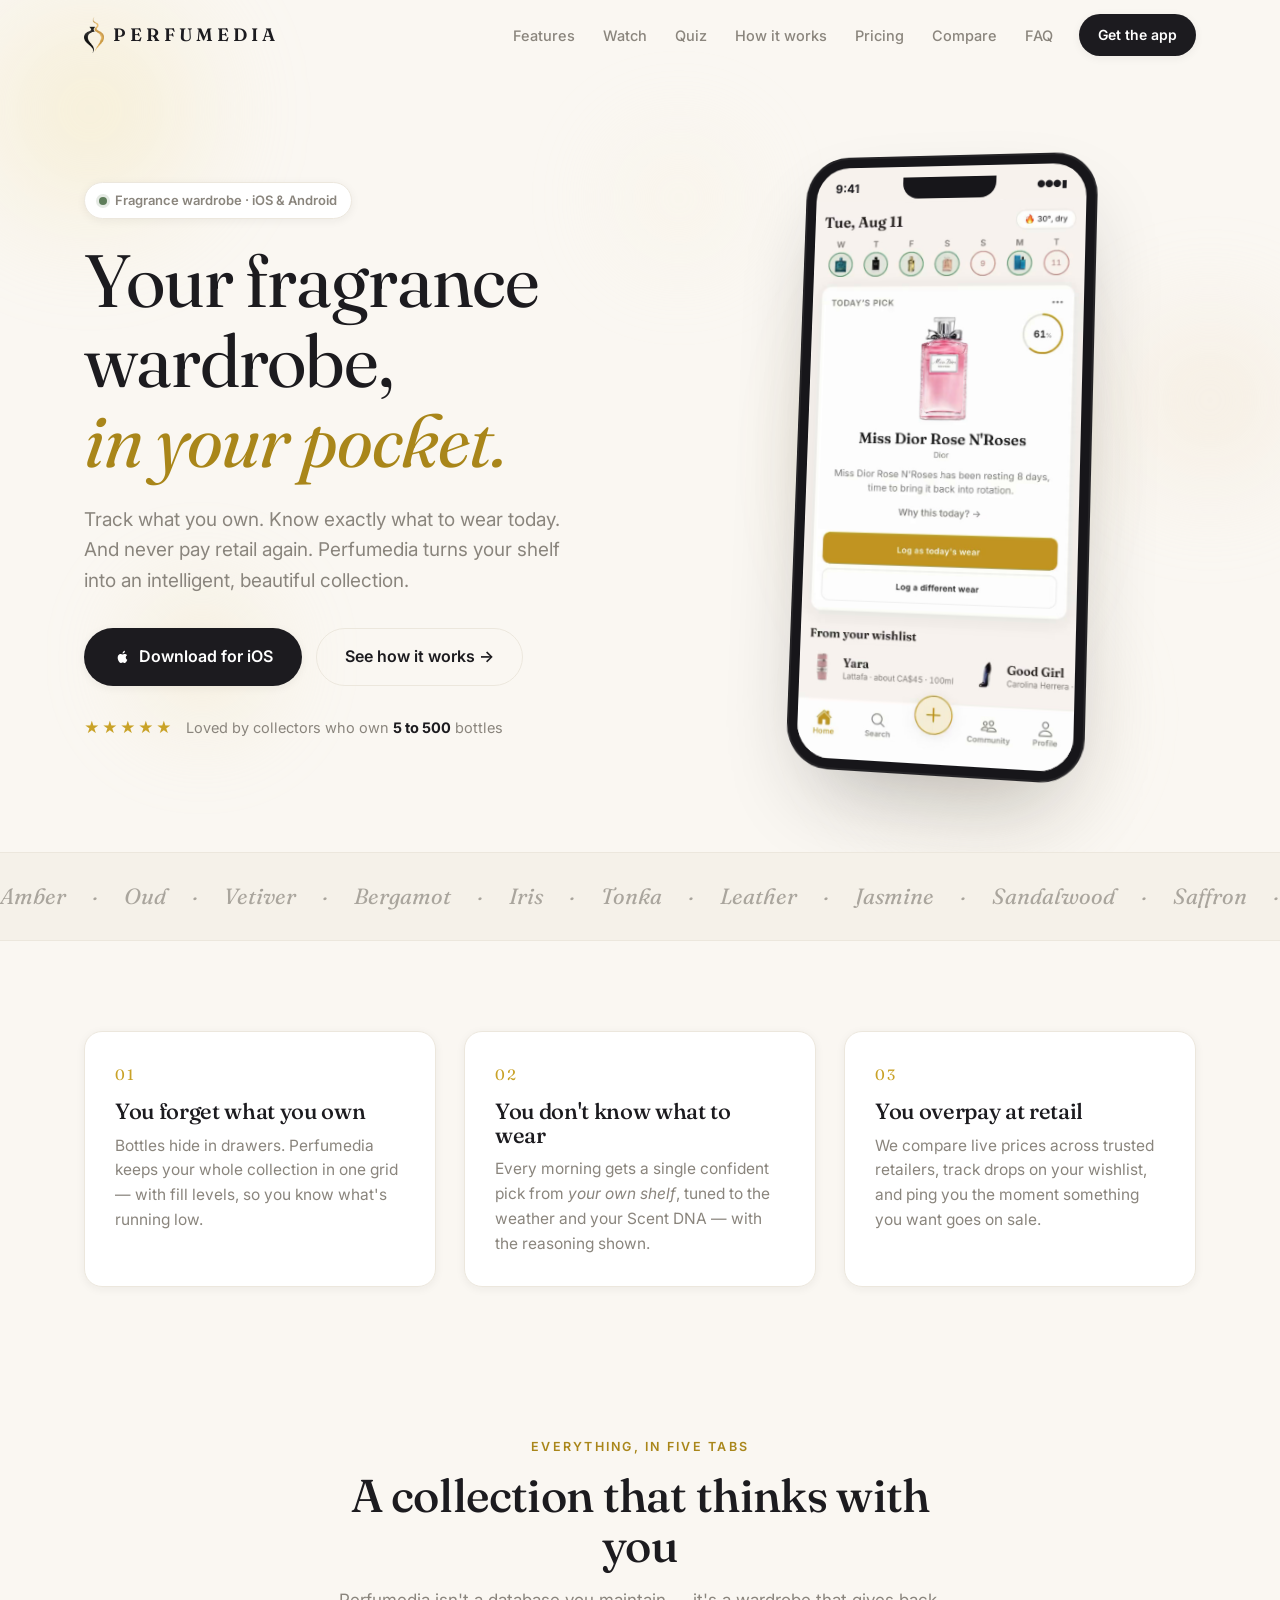
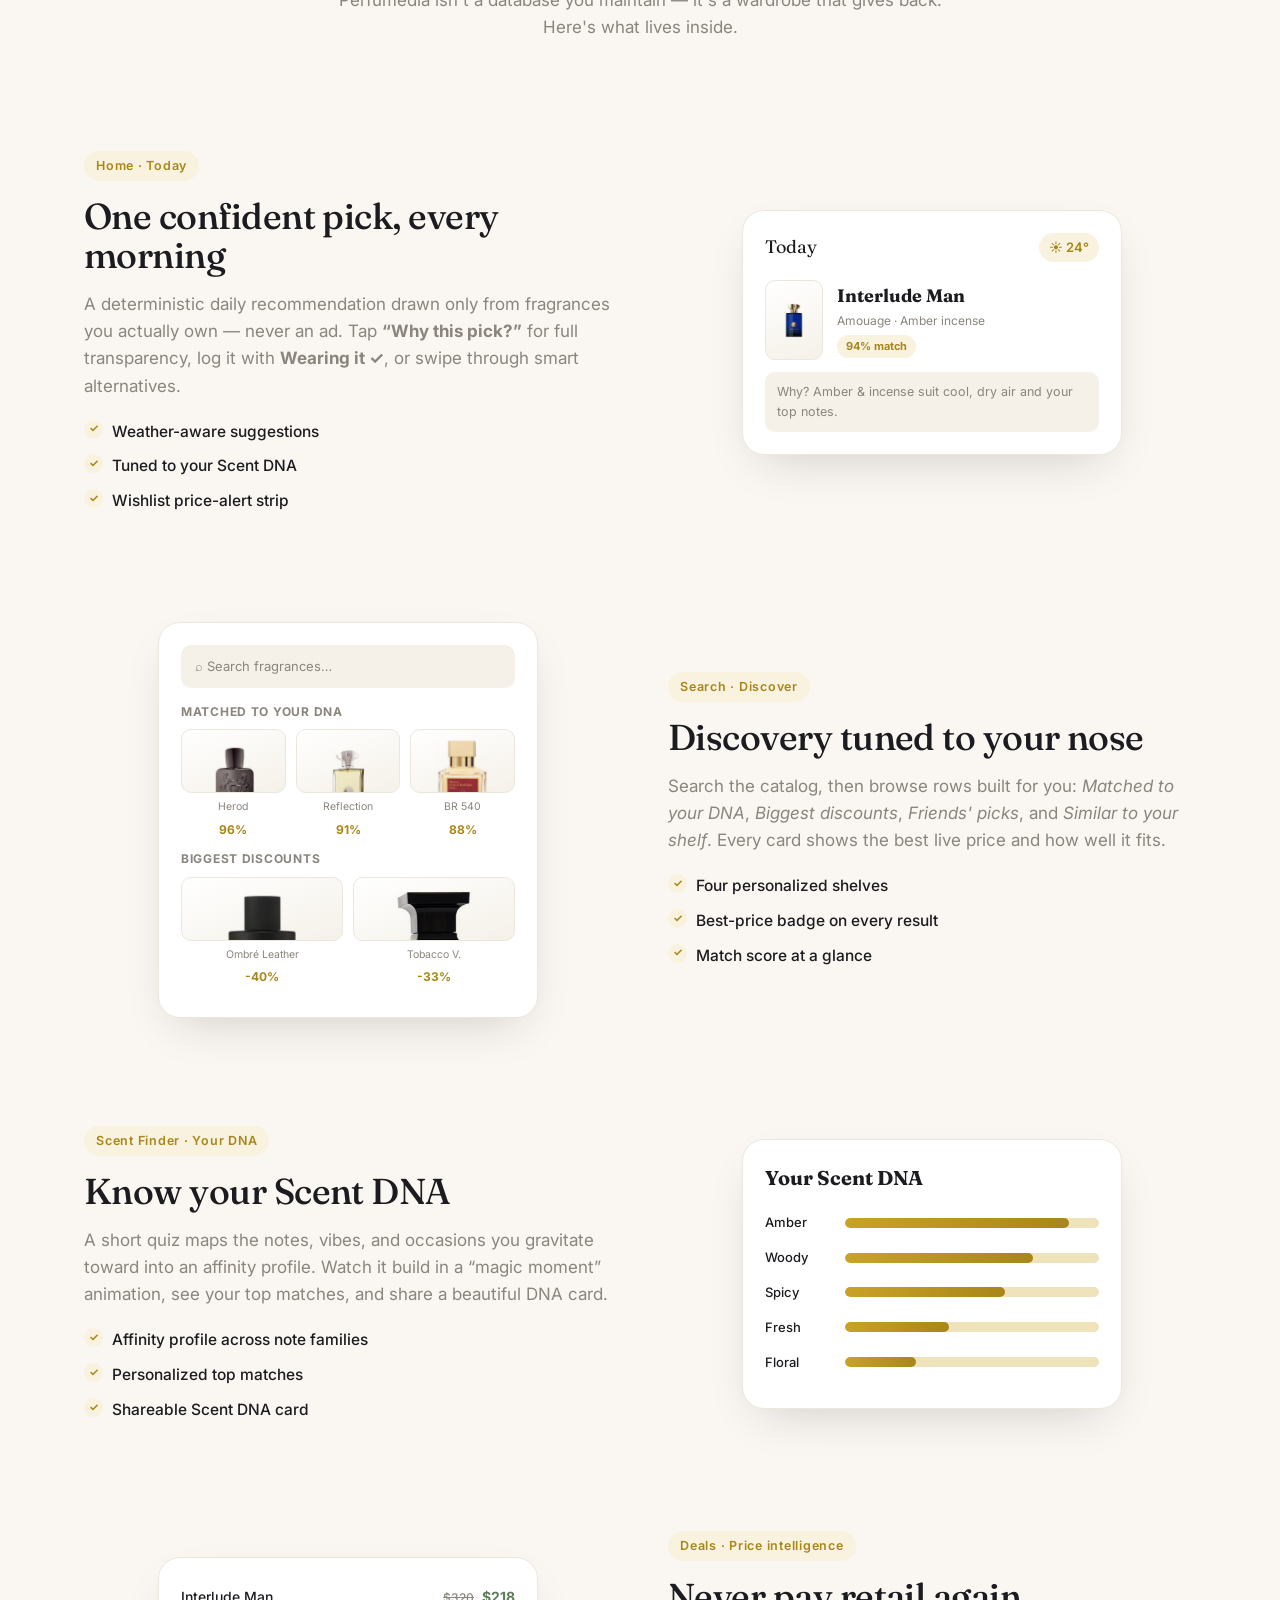
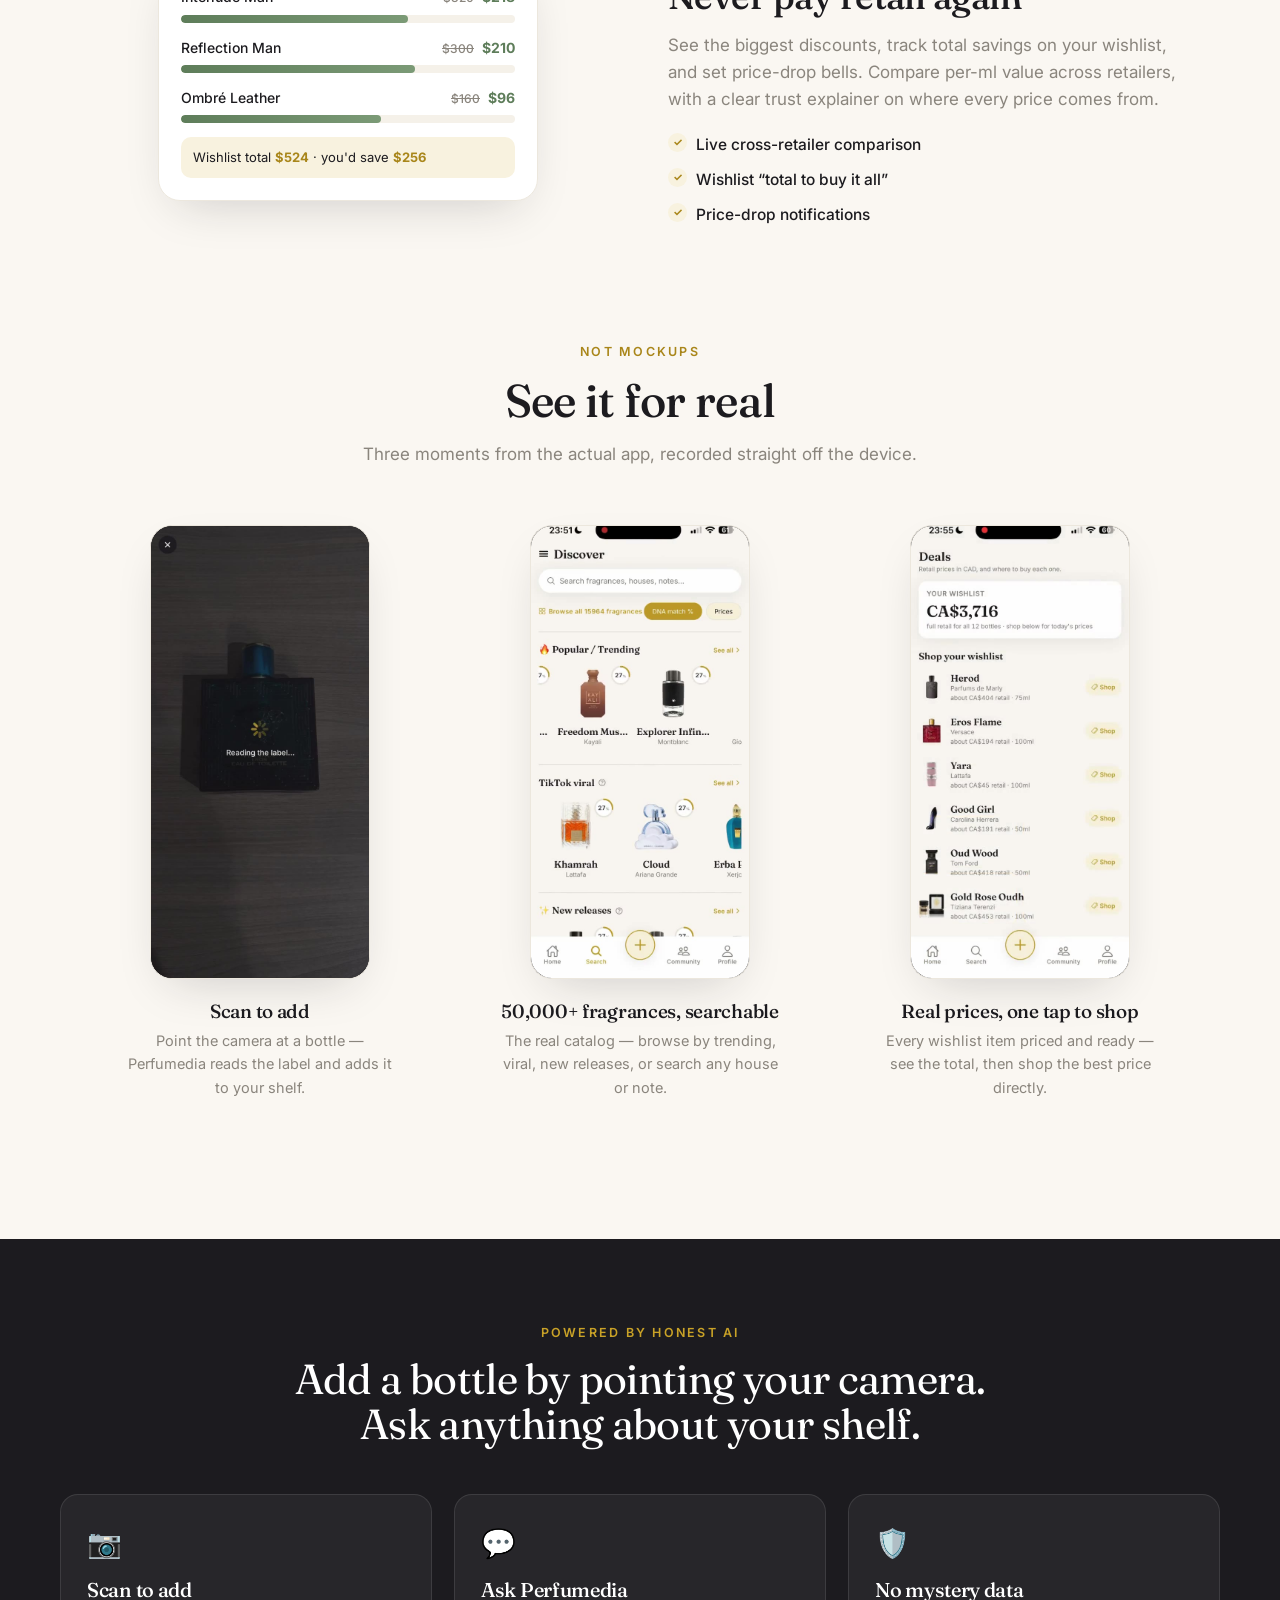
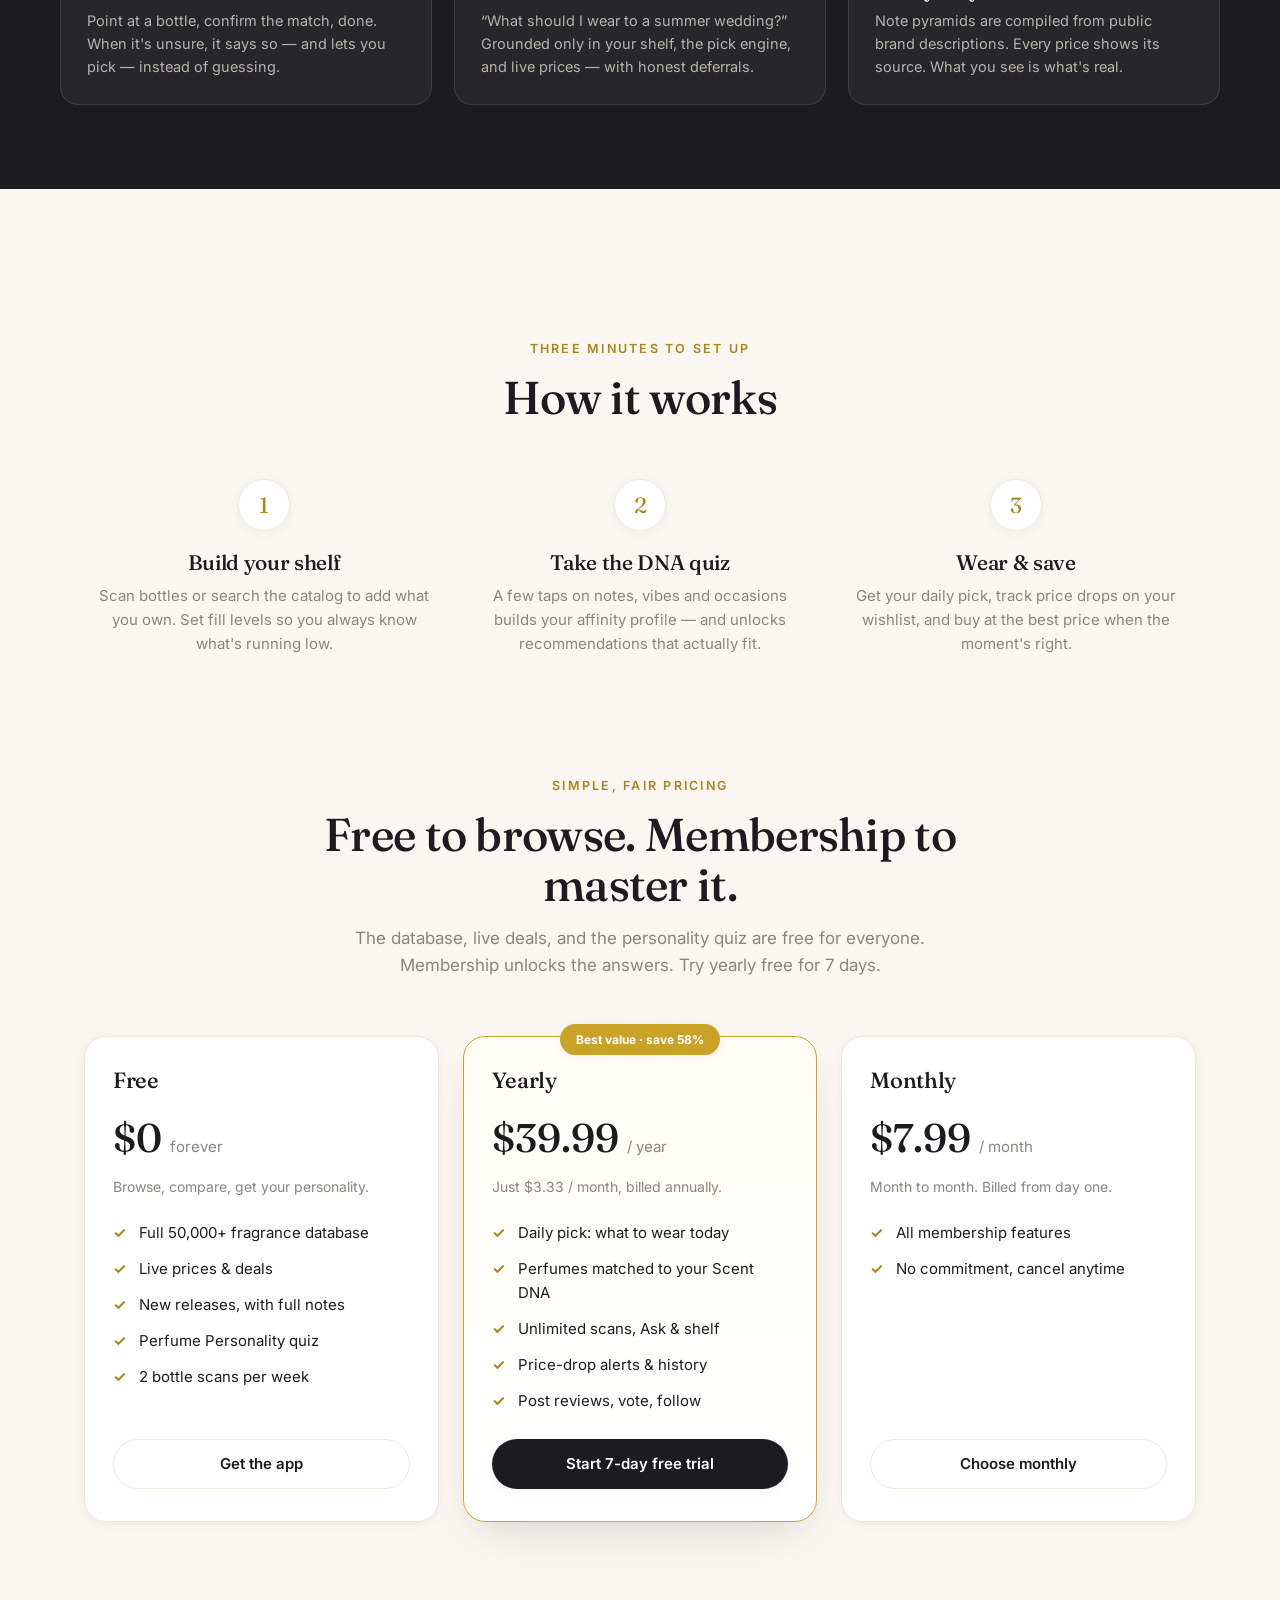
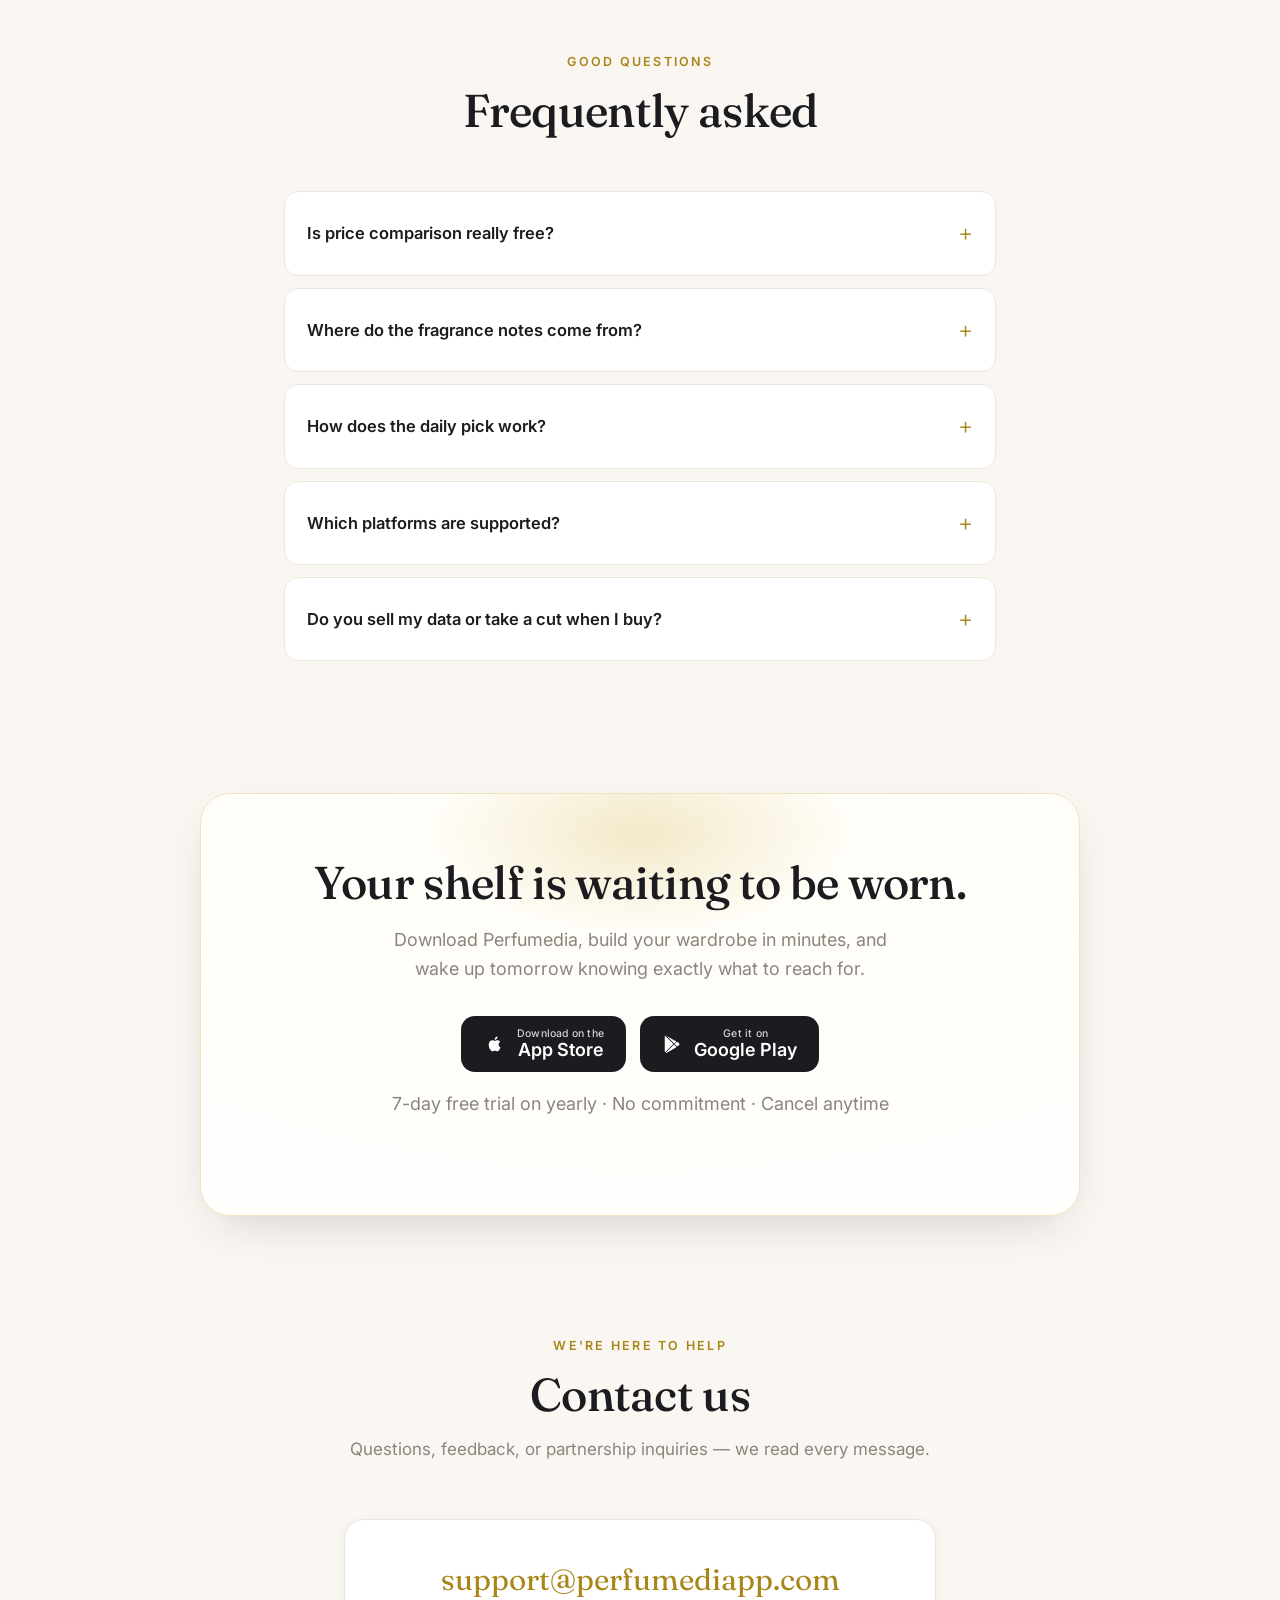
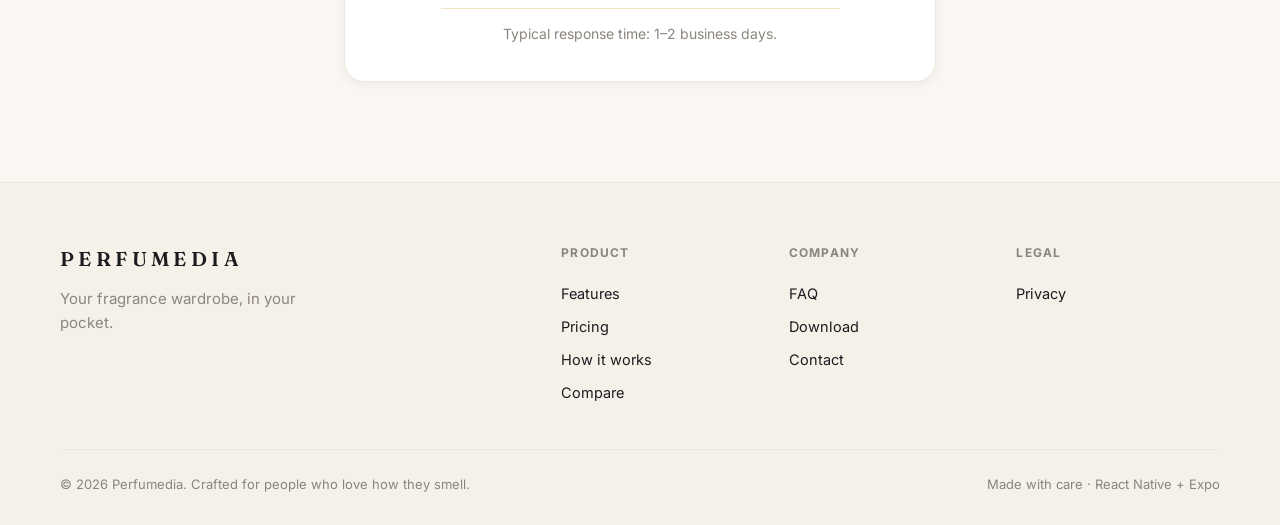
==== commit b3570dda: "One catalogue figure across the site: 50,000+ The landing page contradicted itself. The demo card sa" ====
--- a/index.html
+++ b/index.html
@@ -275,7 +275,7 @@
                    poster="assets/videos/poster-database-search.jpg"
                    src="assets/videos/database-search.mp4"></video>
           </div>
-          <h3>15,964 fragrances, searchable</h3>
+          <h3>50,000+ fragrances, searchable</h3>
           <p>The real catalog — browse by trending, viral, new releases, or search any house or note.</p>
         </article>
         <article class="demo-card reveal">
@@ -355,7 +355,7 @@
           <div class="plan-price"><span class="amt">$0</span><span class="per">forever</span></div>
           <p class="plan-note">Browse, compare, get your personality.</p>
           <ul>
-            <li>Full 50,000-fragrance database</li>
+            <li>Full 50,000+ fragrance database</li>
             <li>Live prices &amp; deals</li>
             <li>New releases, with full notes</li>
             <li>Perfume Personality quiz</li>
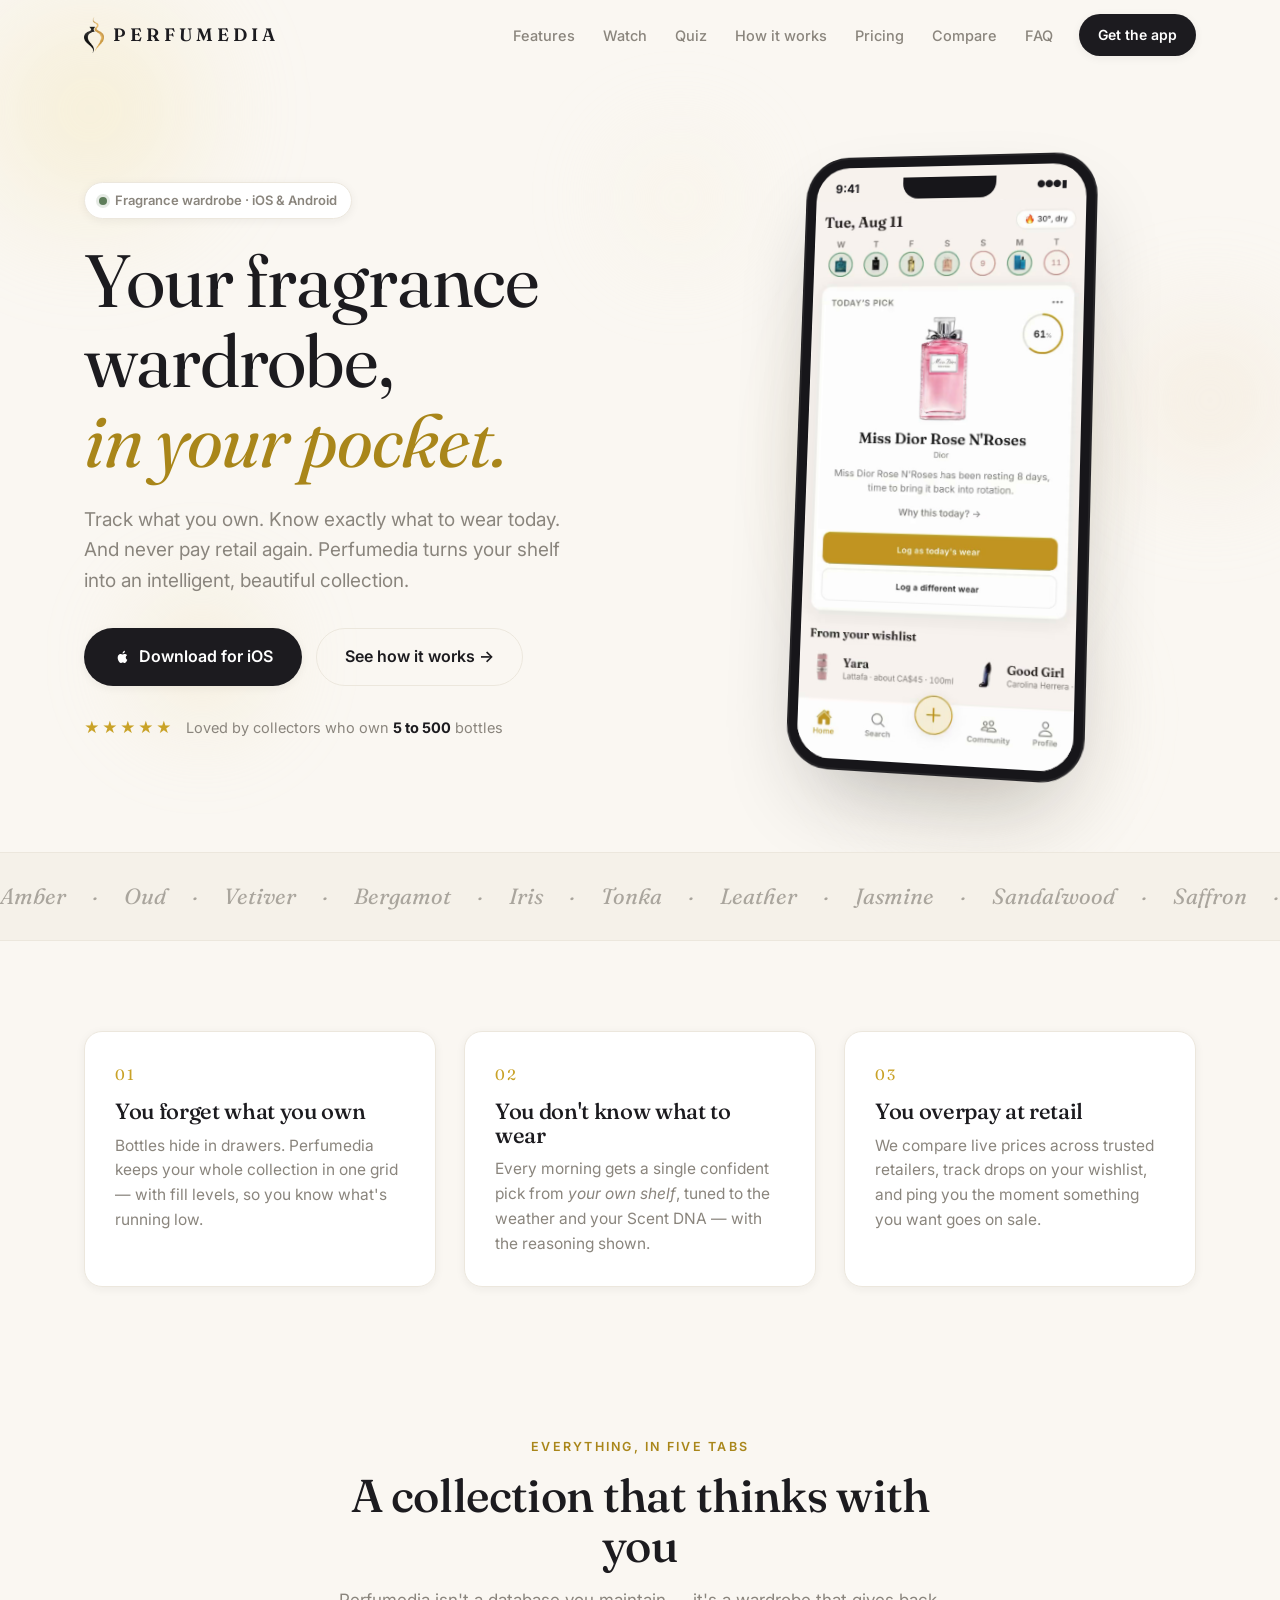
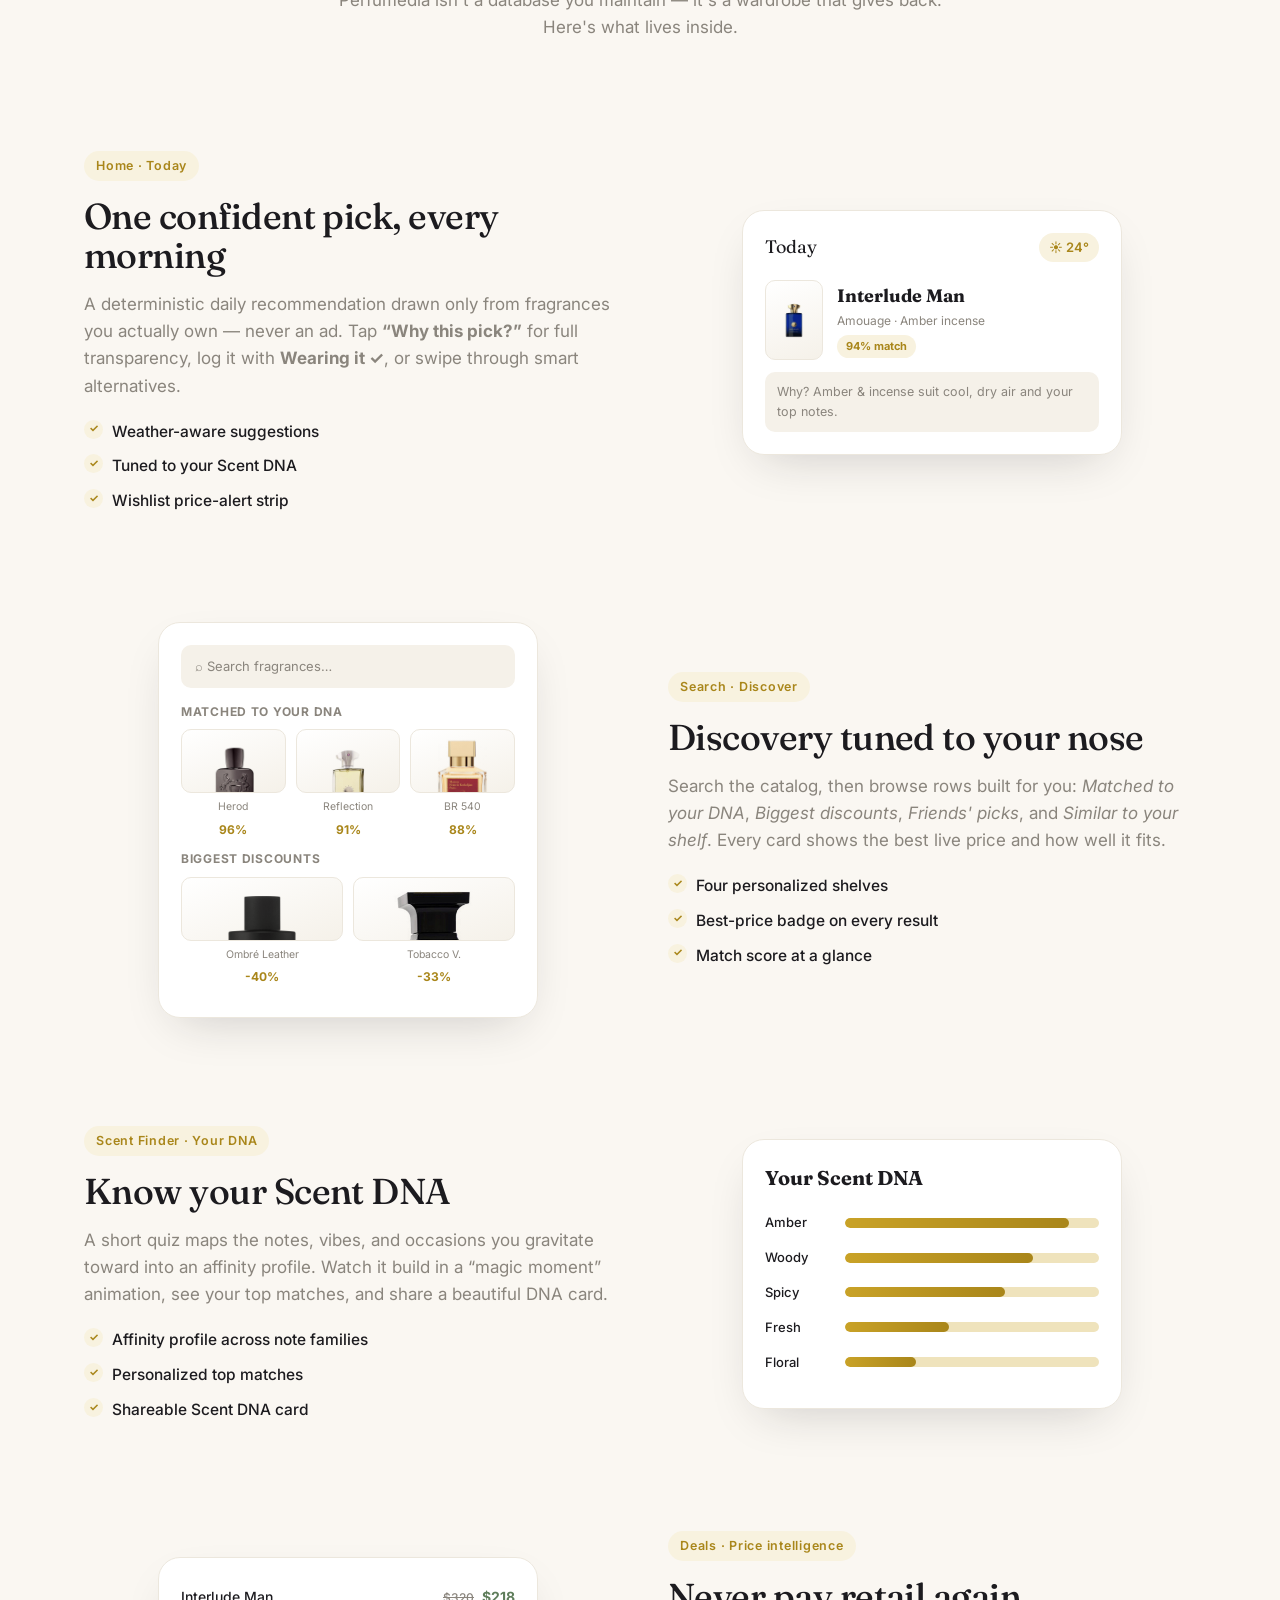
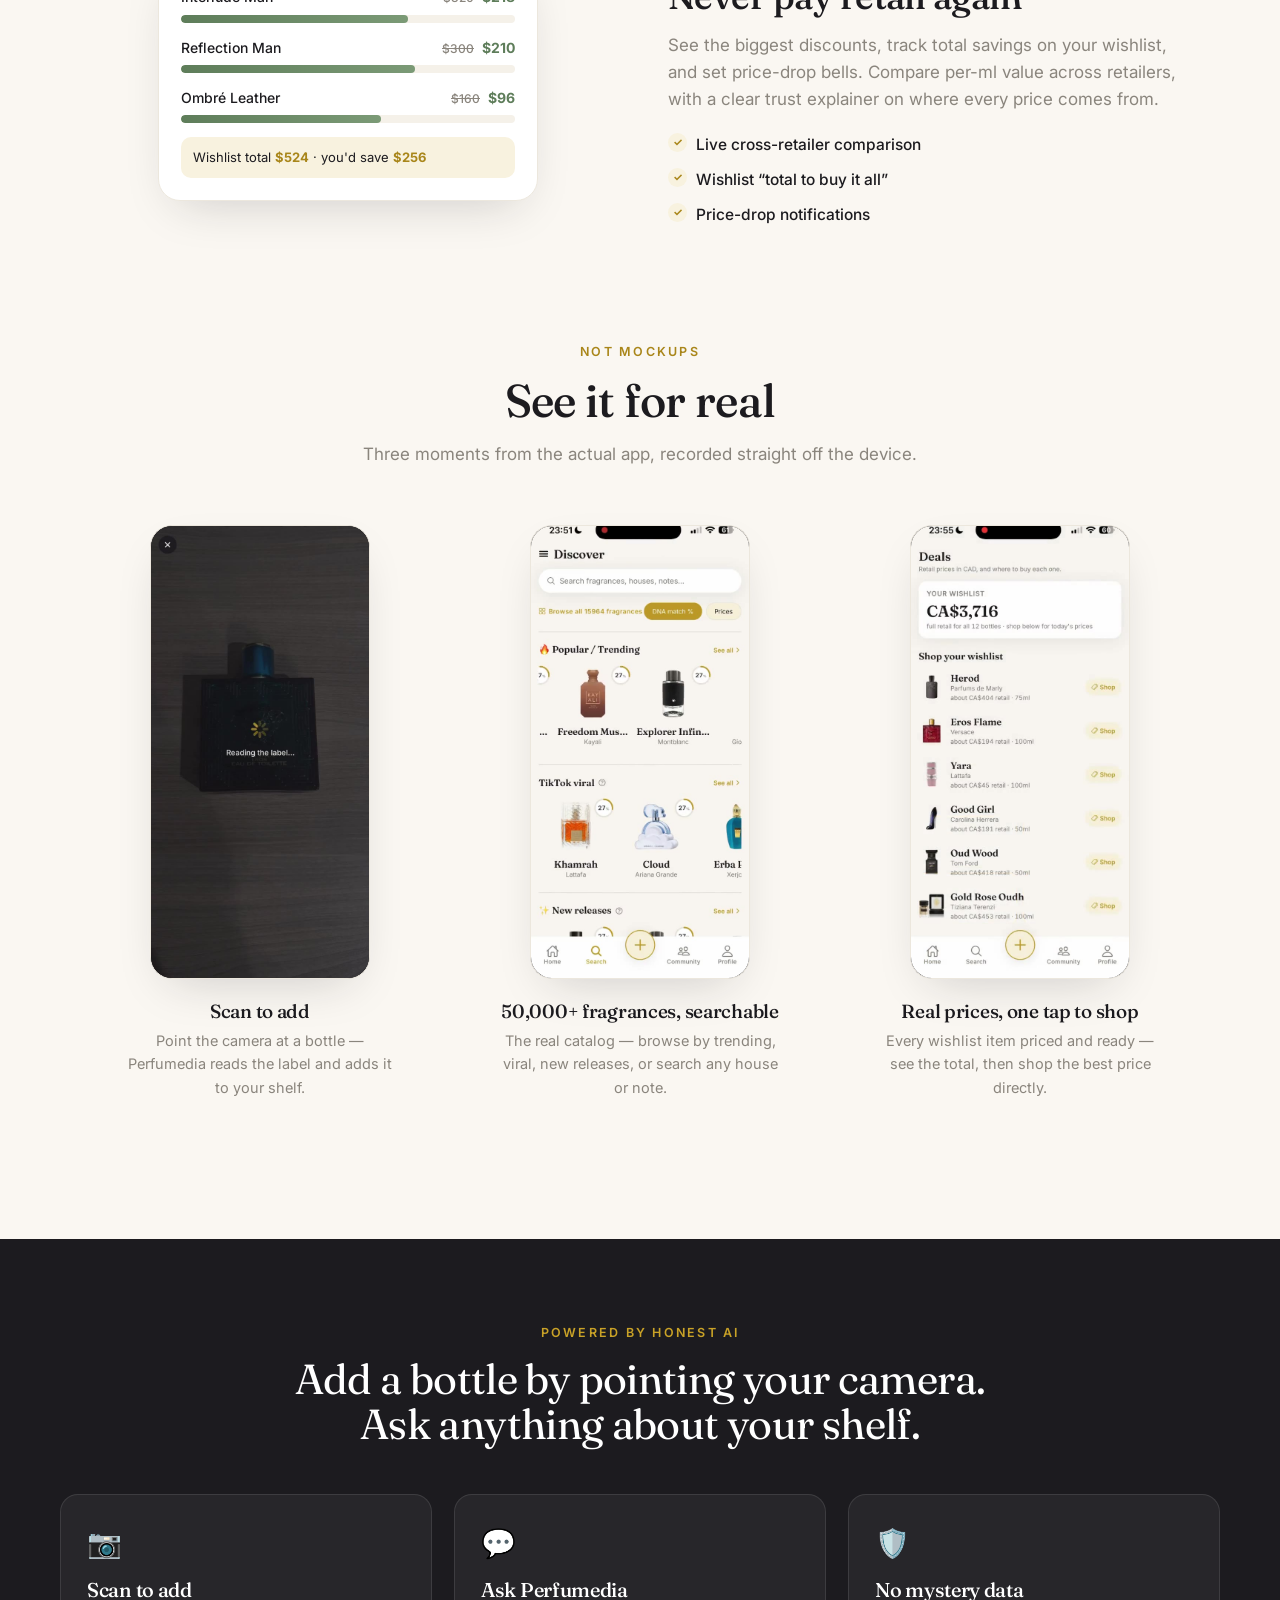
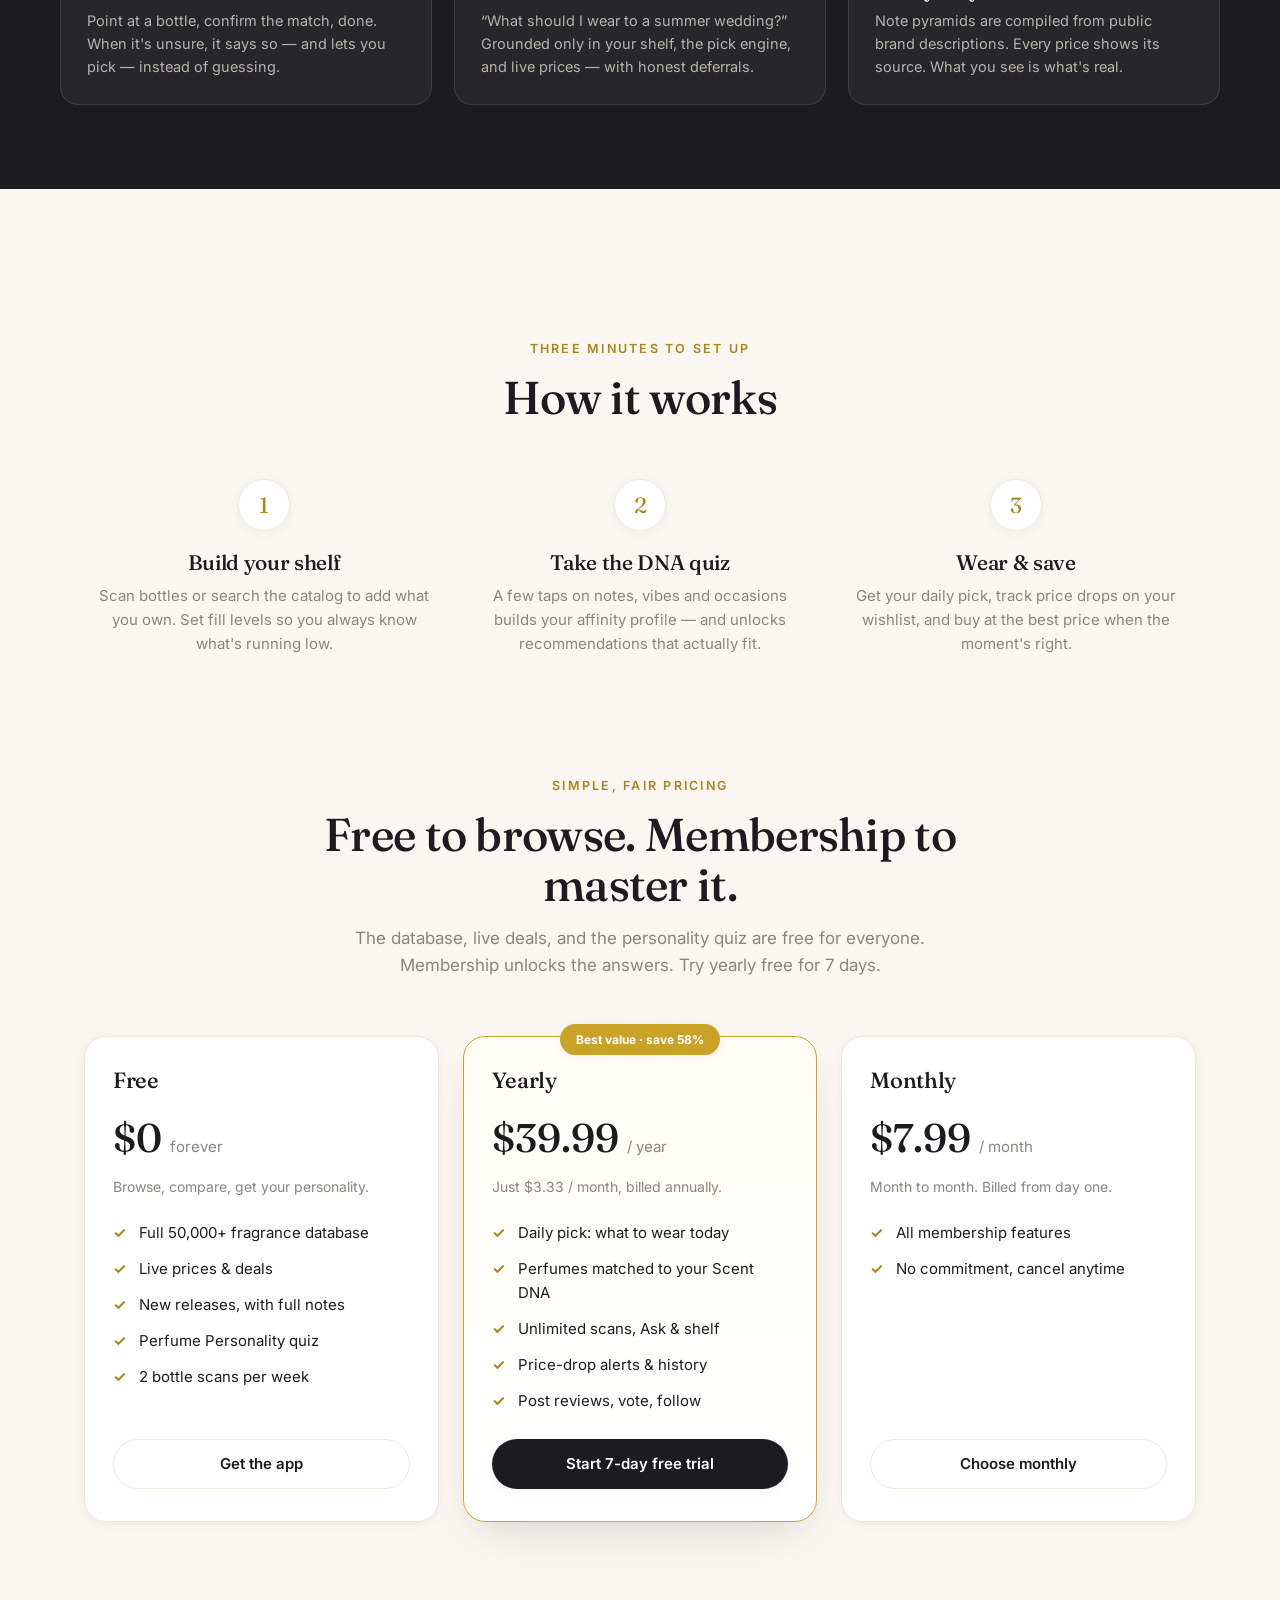
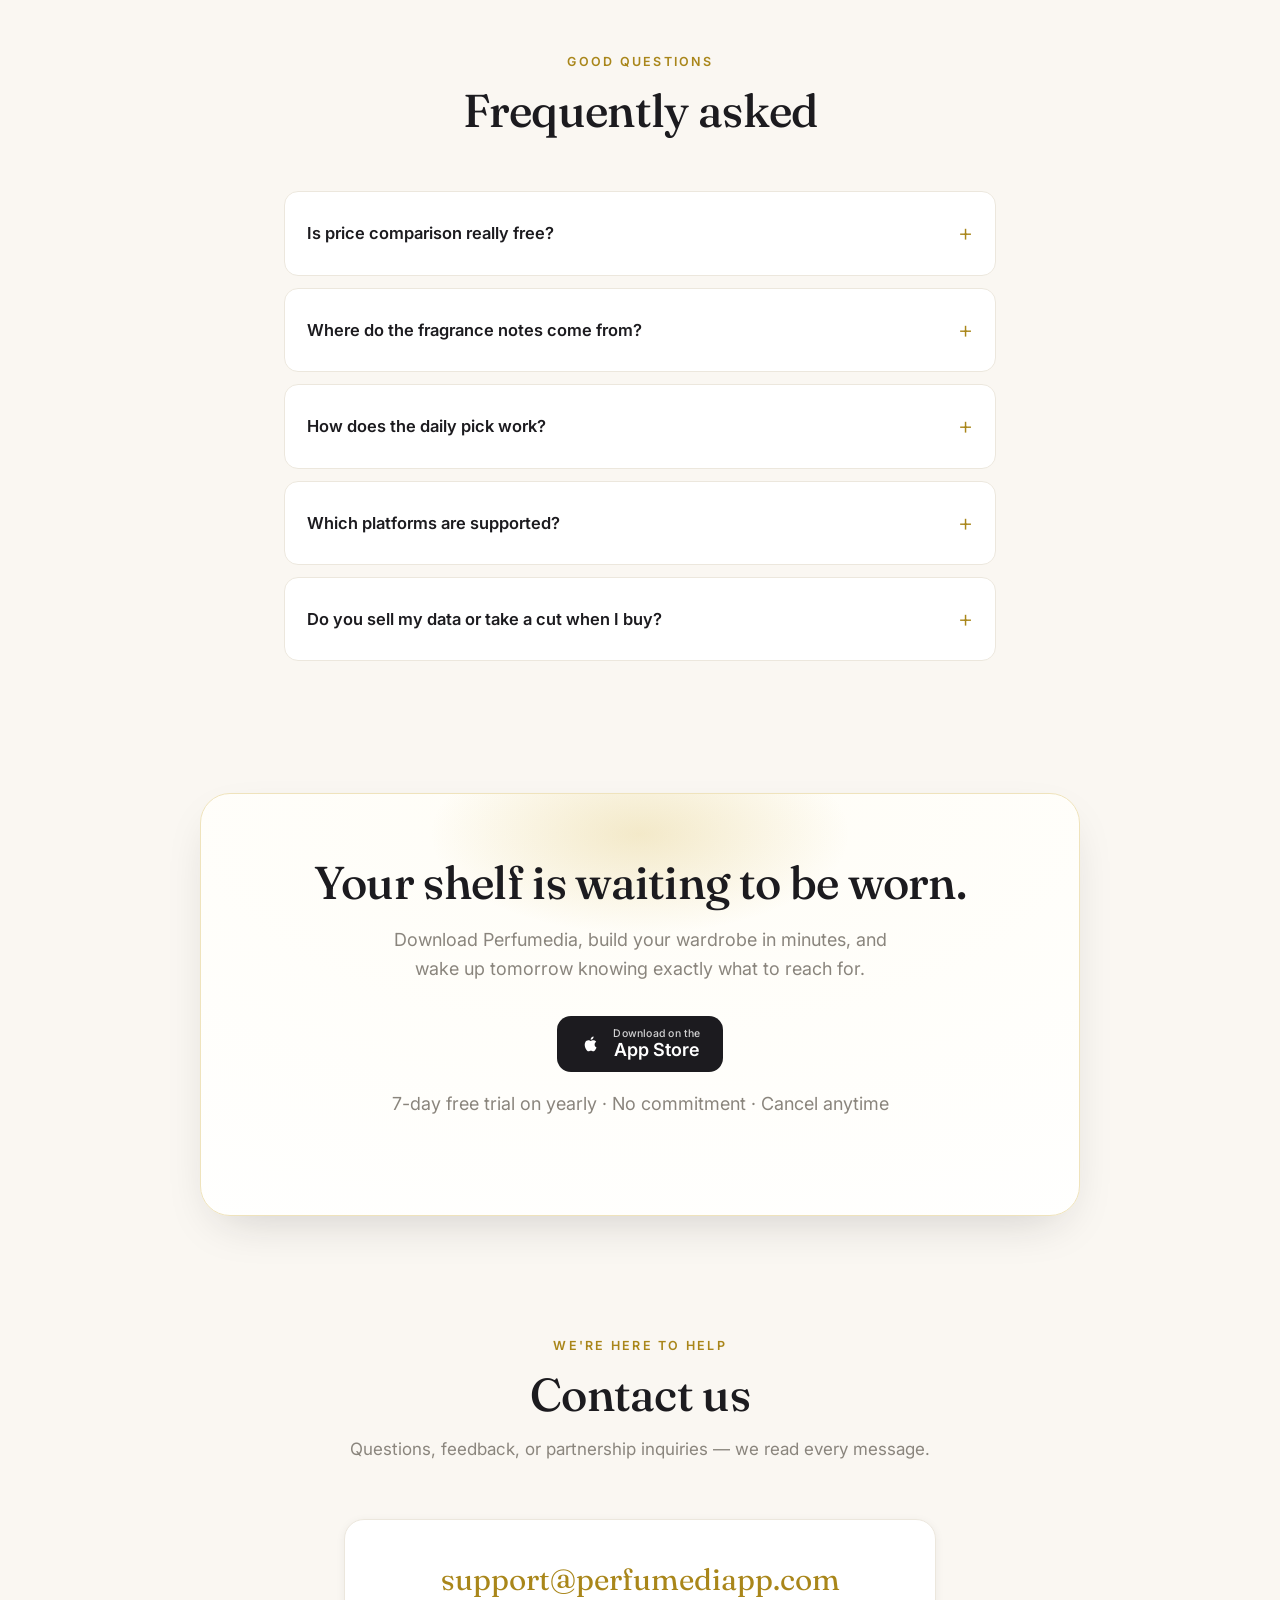
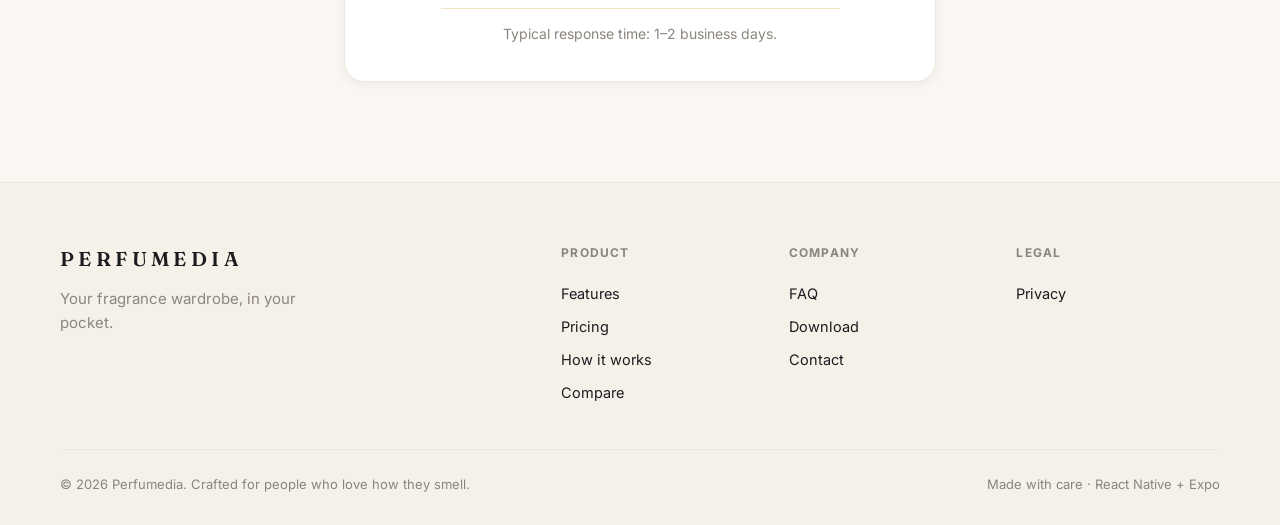
==== commit 4caa2ef1: "Every get-the-app link opens the App Store listing The store badge and the calls to action pointed a" ====
--- a/index.html
+++ b/index.html
@@ -56,7 +56,7 @@
         <a href="compare.html">Compare</a>
         <a href="#faq">FAQ</a>
       </nav>
-      <a href="#get" class="btn btn-primary btn-sm nav-cta">Get the app</a>
+      <a href="https://apps.apple.com/us/app/perfumedia-perfume-tracker/id6792554738" class="btn btn-primary btn-sm nav-cta" target="_blank" rel="noopener">Get the app</a>
       <button class="nav-toggle" id="navToggle" aria-label="Menu" aria-expanded="false">
         <span></span><span></span><span></span>
       </button>
@@ -69,7 +69,7 @@
       <a href="#pricing">Pricing</a>
       <a href="compare.html">Compare</a>
       <a href="#faq">FAQ</a>
-      <a href="#get" class="btn btn-primary">Get the app</a>
+      <a href="https://apps.apple.com/us/app/perfumedia-perfume-tracker/id6792554738" class="btn btn-primary" target="_blank" rel="noopener">Get the app</a>
     </div>
   </header>
 
@@ -81,7 +81,7 @@
         <h1>Your fragrance wardrobe,<br /><em>in your pocket.</em></h1>
         <p class="lede">Track what you own. Know exactly what to wear today. And never pay retail again. Perfumedia turns your shelf into an intelligent, beautiful collection.</p>
         <div class="hero-cta">
-          <a href="#get" class="btn btn-primary btn-lg">
+          <a href="https://apps.apple.com/us/app/perfumedia-perfume-tracker/id6792554738" class="btn btn-primary btn-lg" target="_blank" rel="noopener">
             <svg viewBox="0 0 24 24" width="18" height="18" fill="currentColor" aria-hidden="true"><path d="M17.05 12.54c-.02-2.02 1.65-2.99 1.72-3.04-.94-1.37-2.4-1.56-2.92-1.58-1.24-.13-2.42.73-3.05.73-.63 0-1.6-.71-2.63-.69-1.35.02-2.6.79-3.29 2-1.4 2.43-.36 6.03 1 8 .67.96 1.46 2.04 2.5 2 1-.04 1.38-.65 2.59-.65 1.21 0 1.55.65 2.61.63 1.08-.02 1.76-.98 2.42-1.95.76-1.11 1.07-2.19 1.09-2.24-.02-.01-2.09-.8-2.11-3.18ZM15.1 6.28c.55-.67.93-1.6.82-2.53-.8.03-1.77.53-2.34 1.2-.51.59-.96 1.54-.84 2.44.9.07 1.81-.45 2.36-1.11Z"/></svg>
             Download for iOS
           </a>
@@ -361,7 +361,7 @@
             <li>Perfume Personality quiz</li>
             <li>2 bottle scans per week</li>
           </ul>
-          <a href="#get" class="btn btn-ghost btn-block">Get the app</a>
+          <a href="https://apps.apple.com/us/app/perfumedia-perfume-tracker/id6792554738" class="btn btn-ghost btn-block" target="_blank" rel="noopener">Get the app</a>
         </div>
 
         <div class="plan plan-featured reveal">
@@ -376,7 +376,7 @@
             <li>Price-drop alerts &amp; history</li>
             <li>Post reviews, vote, follow</li>
           </ul>
-          <a href="#get" class="btn btn-primary btn-block">Start 7-day free trial</a>
+          <a href="https://apps.apple.com/us/app/perfumedia-perfume-tracker/id6792554738" class="btn btn-primary btn-block" target="_blank" rel="noopener">Start 7-day free trial</a>
         </div>
 
         <div class="plan reveal">
@@ -387,7 +387,7 @@
             <li>All membership features</li>
             <li>No commitment, cancel anytime</li>
           </ul>
-          <a href="#get" class="btn btn-ghost btn-block">Choose monthly</a>
+          <a href="https://apps.apple.com/us/app/perfumedia-perfume-tracker/id6792554738" class="btn btn-ghost btn-block" target="_blank" rel="noopener">Choose monthly</a>
         </div>
       </div>
     </section>
@@ -428,14 +428,11 @@
         <h2>Your shelf is waiting to be worn.</h2>
         <p>Download Perfumedia, build your wardrobe in minutes, and wake up tomorrow knowing exactly what to reach for.</p>
         <div class="get-cta">
-          <a href="#" class="store-badge" aria-label="Download on the App Store">
+          <a href="https://apps.apple.com/us/app/perfumedia-perfume-tracker/id6792554738" class="store-badge" aria-label="Download on the App Store" target="_blank" rel="noopener">
             <svg viewBox="0 0 24 24" width="22" height="22" fill="currentColor" aria-hidden="true"><path d="M17.05 12.54c-.02-2.02 1.65-2.99 1.72-3.04-.94-1.37-2.4-1.56-2.92-1.58-1.24-.13-2.42.73-3.05.73-.63 0-1.6-.71-2.63-.69-1.35.02-2.6.79-3.29 2-1.4 2.43-.36 6.03 1 8 .67.96 1.46 2.04 2.5 2 1-.04 1.38-.65 2.59-.65 1.21 0 1.55.65 2.61.63 1.08-.02 1.76-.98 2.42-1.95.76-1.11 1.07-2.19 1.09-2.24-.02-.01-2.09-.8-2.11-3.18ZM15.1 6.28c.55-.67.93-1.6.82-2.53-.8.03-1.77.53-2.34 1.2-.51.59-.96 1.54-.84 2.44.9.07 1.81-.45 2.36-1.11Z"/></svg>
             <span><small>Download on the</small>App Store</span>
           </a>
-          <a href="#" class="store-badge" aria-label="Get it on Google Play">
-            <svg viewBox="0 0 24 24" width="20" height="20" fill="currentColor" aria-hidden="true"><path d="M3.6 2.3c-.2.2-.3.5-.3.9v17.6c0 .4.1.7.3.9l.1.1L13.5 12v-.2L3.7 2.2l-.1.1Zm13.3 13-2.6-2.6-9.9 9.9c.4.2.9.2 1.4-.1l11.1-6.3v-.9Zm3.4-4.6-2.4-1.4-2.9 2.7 2.9 2.9 2.4-1.4c.9-.5.9-1.8 0-2.3v-.5ZM4.7 1.6l9.9 9.9 2.6-2.6L6.1 2.6c-.5-.3-1-.3-1.4-.1v-.9Z"/></svg>
-            <span><small>Get it on</small>Google Play</span>
-          </a>
+          
         </div>
         <p class="get-fine">7-day free trial on yearly · No commitment · Cancel anytime</p>
       </div>
@@ -472,7 +469,7 @@
         <div>
           <h5>Company</h5>
           <a href="#faq">FAQ</a>
-          <a href="#get">Download</a>
+          <a href="https://apps.apple.com/us/app/perfumedia-perfume-tracker/id6792554738" target="_blank" rel="noopener">Download</a>
           <a href="#contact">Contact</a>
         </div>
         <div>
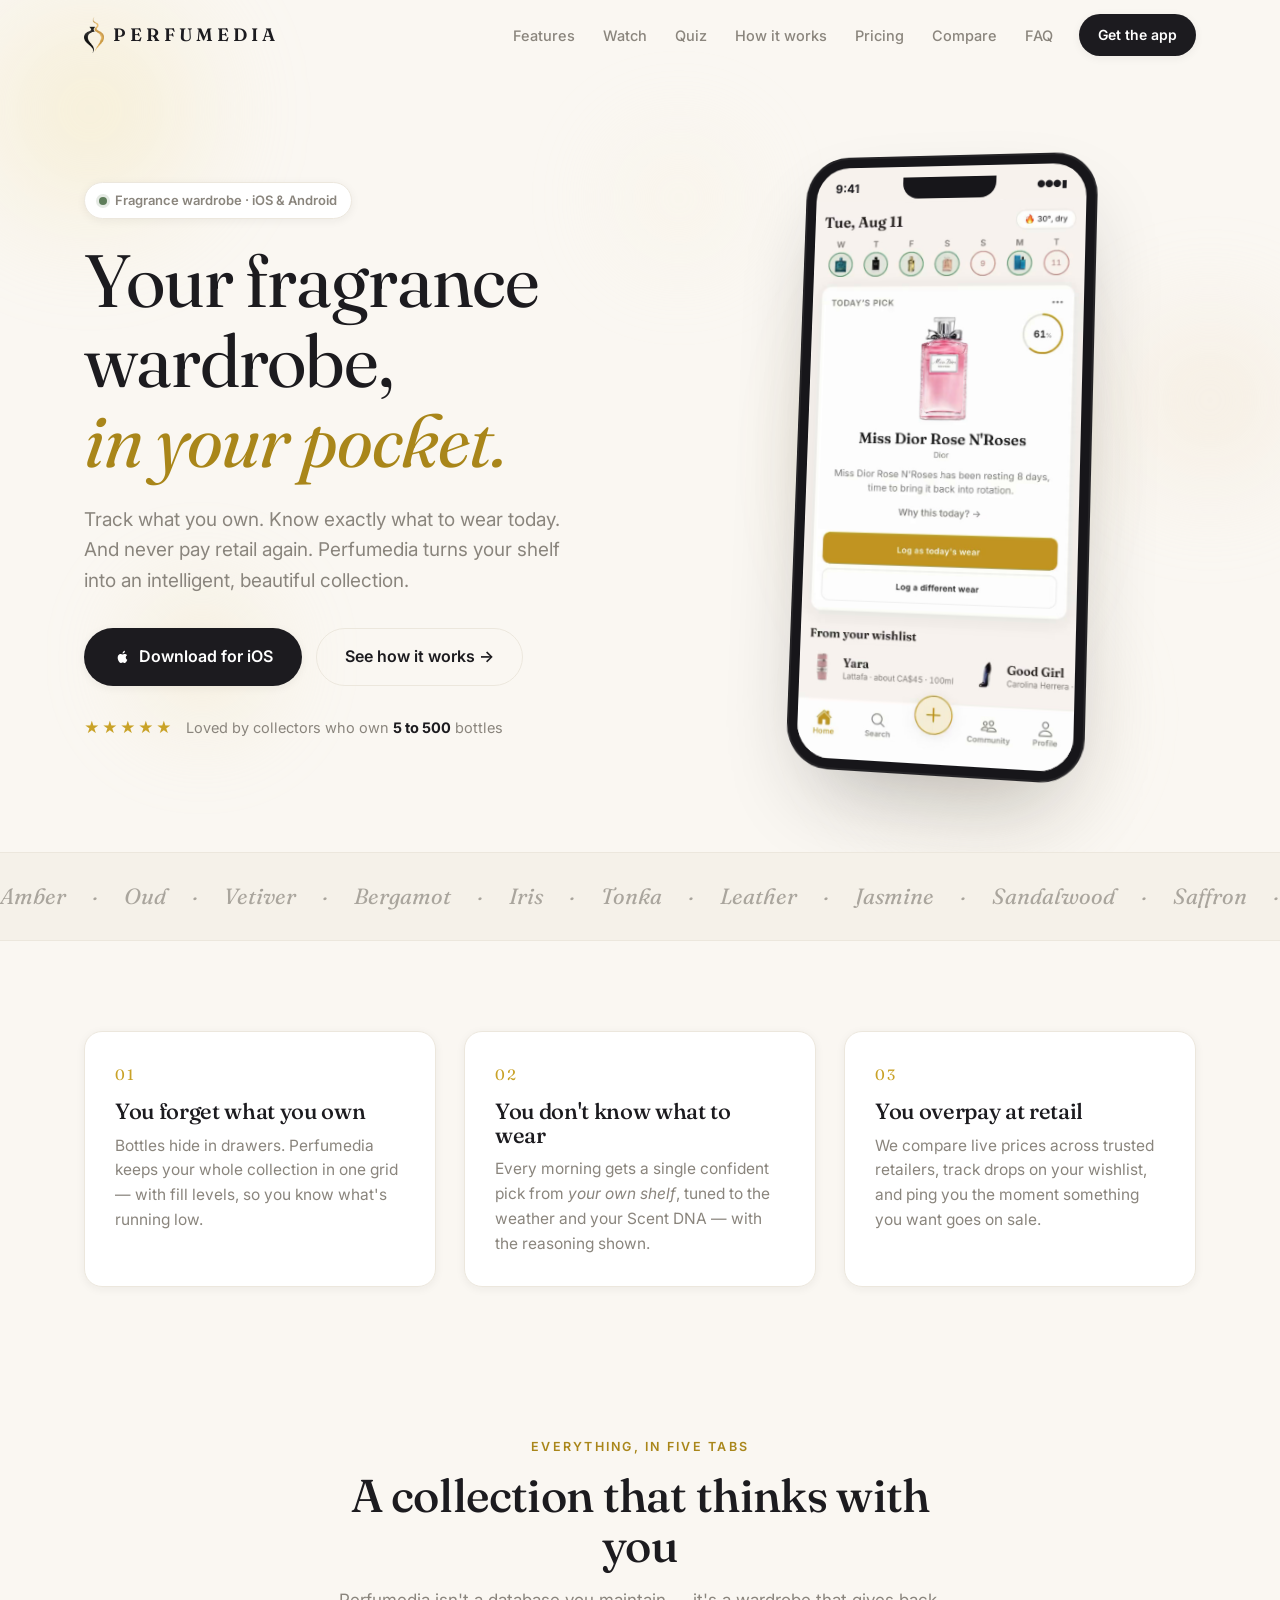
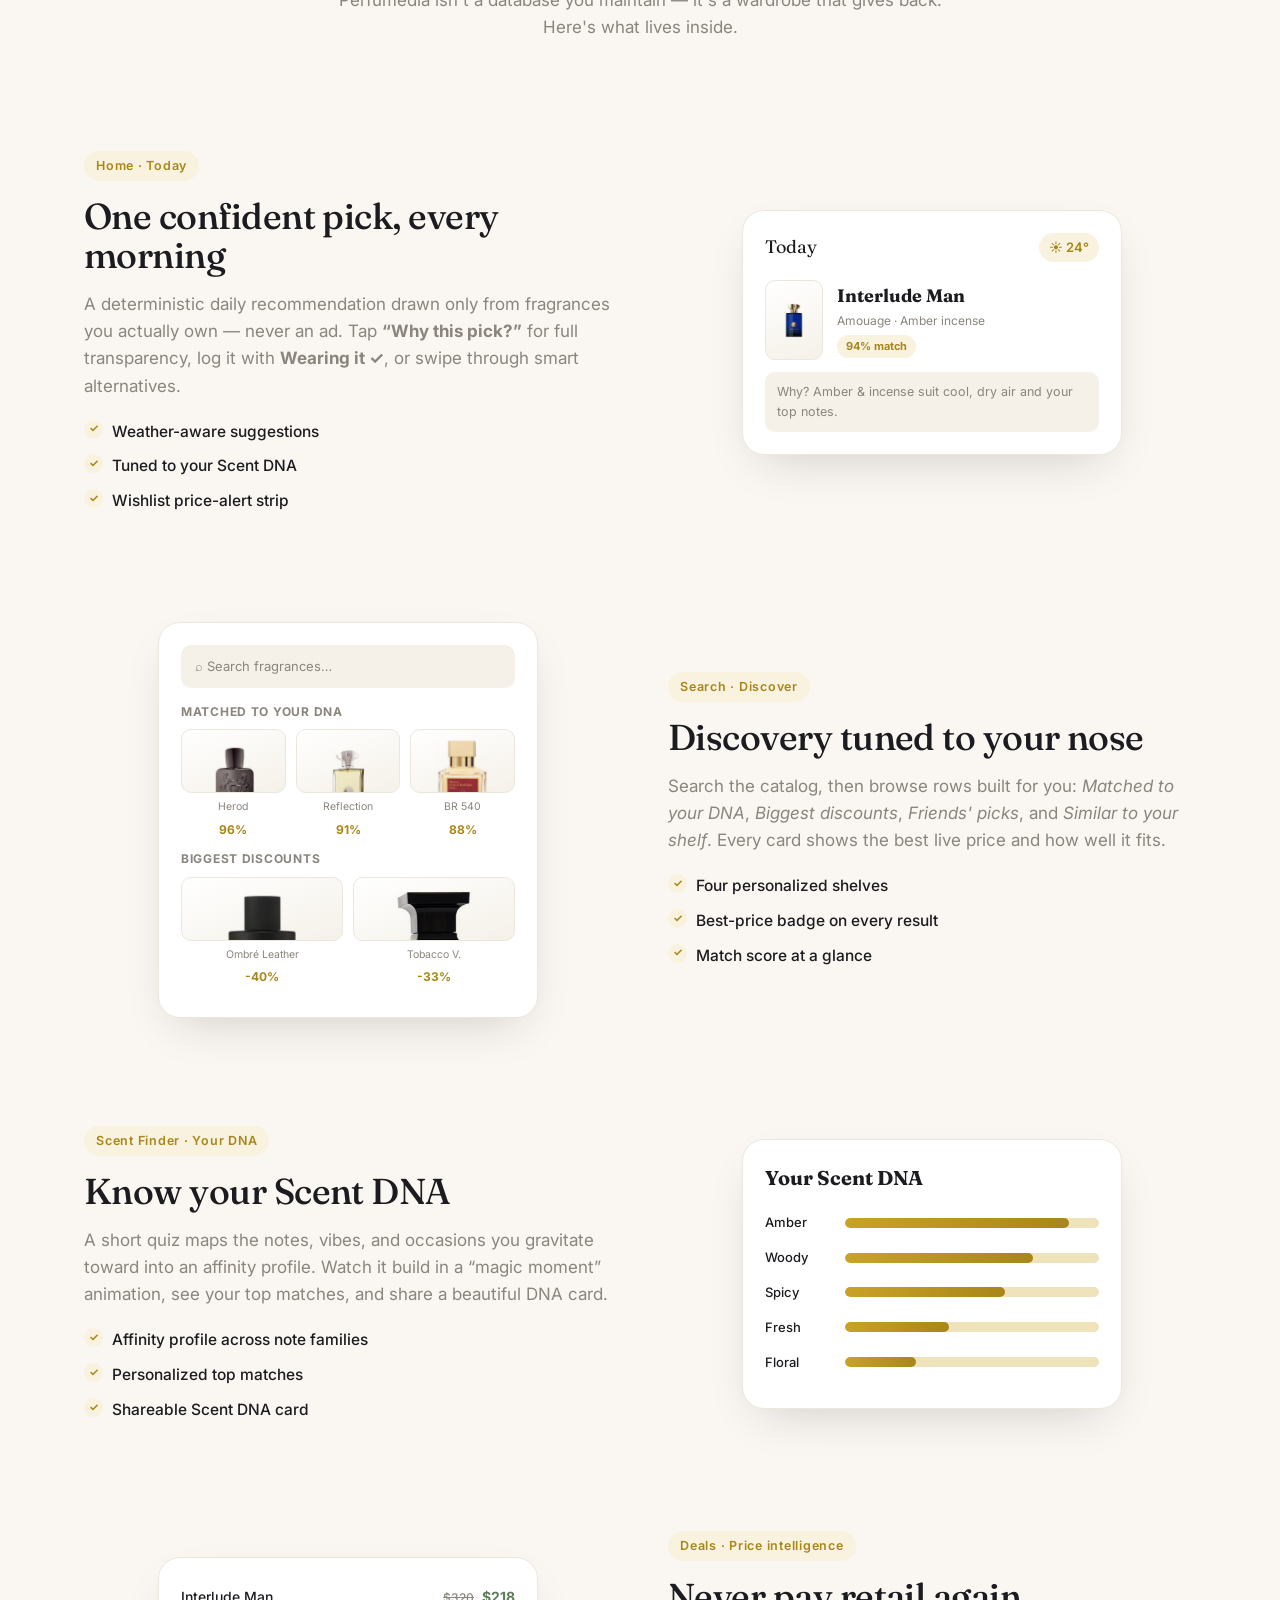
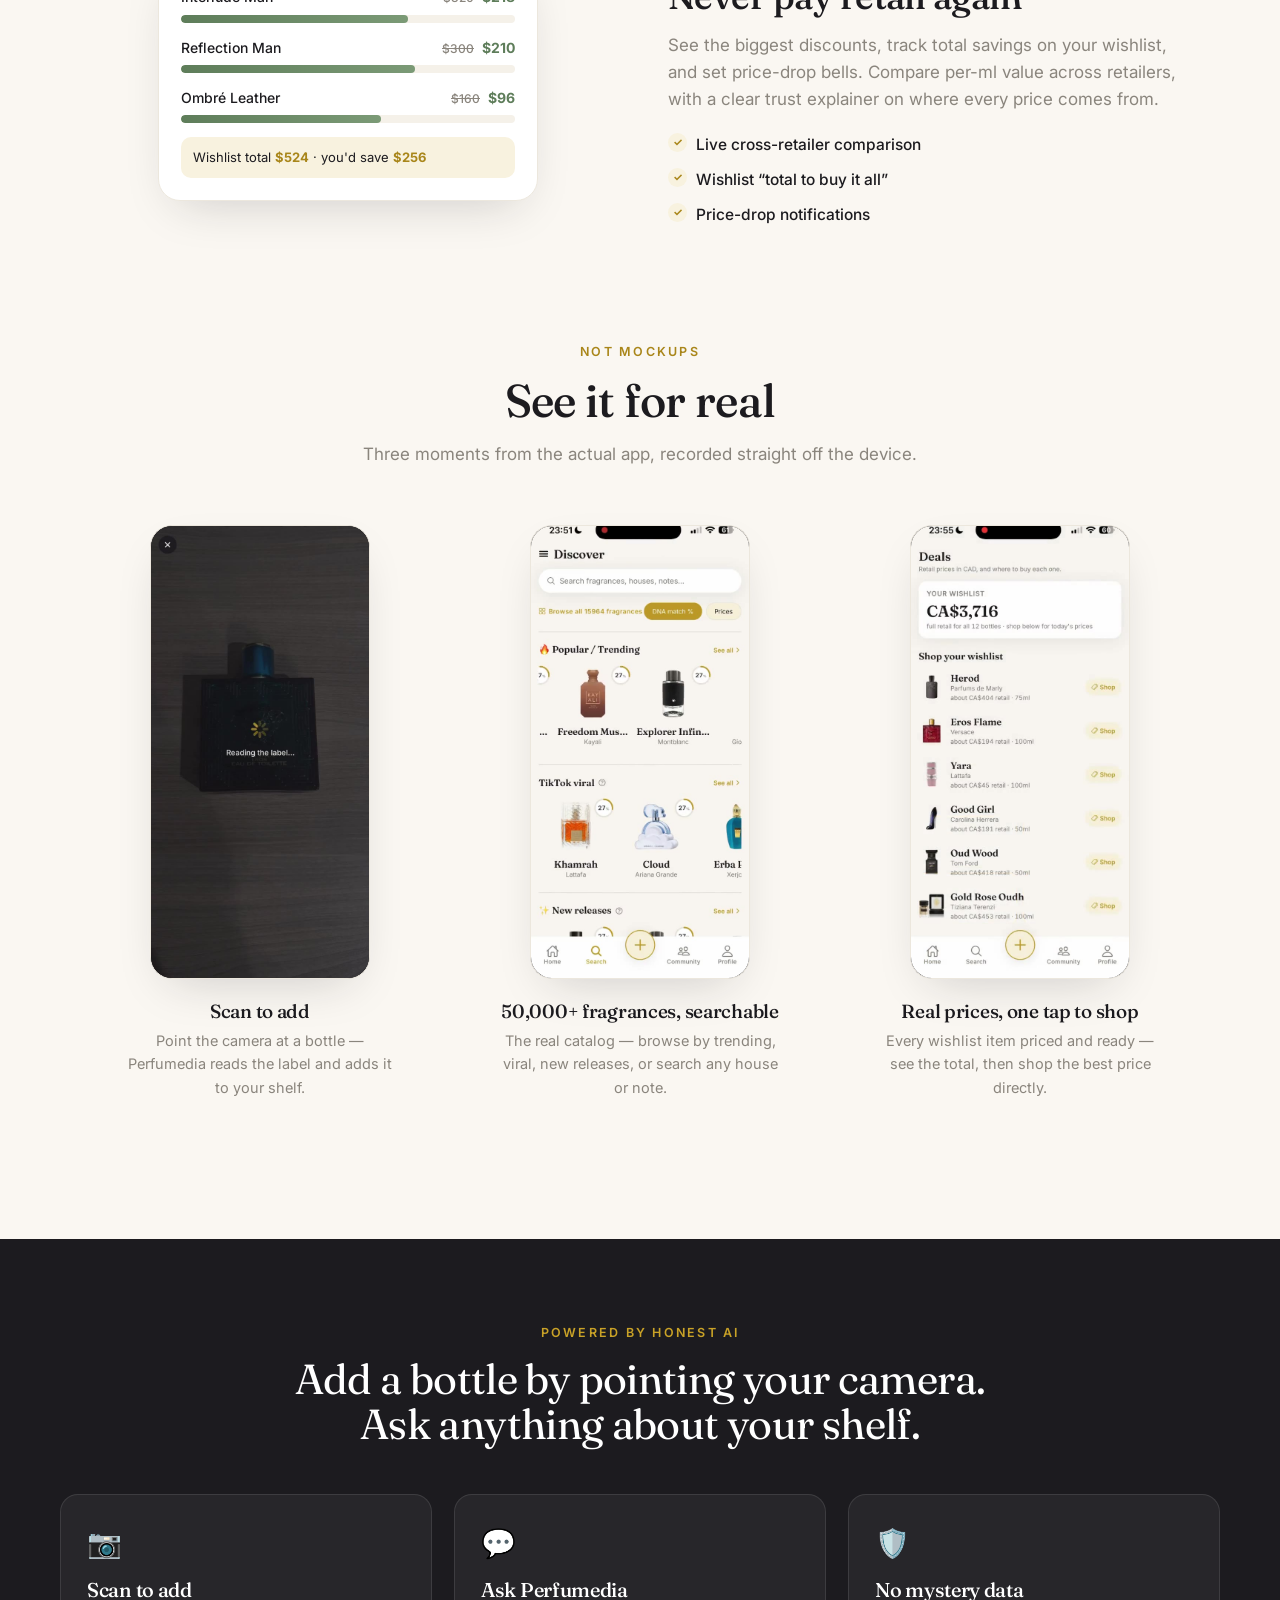
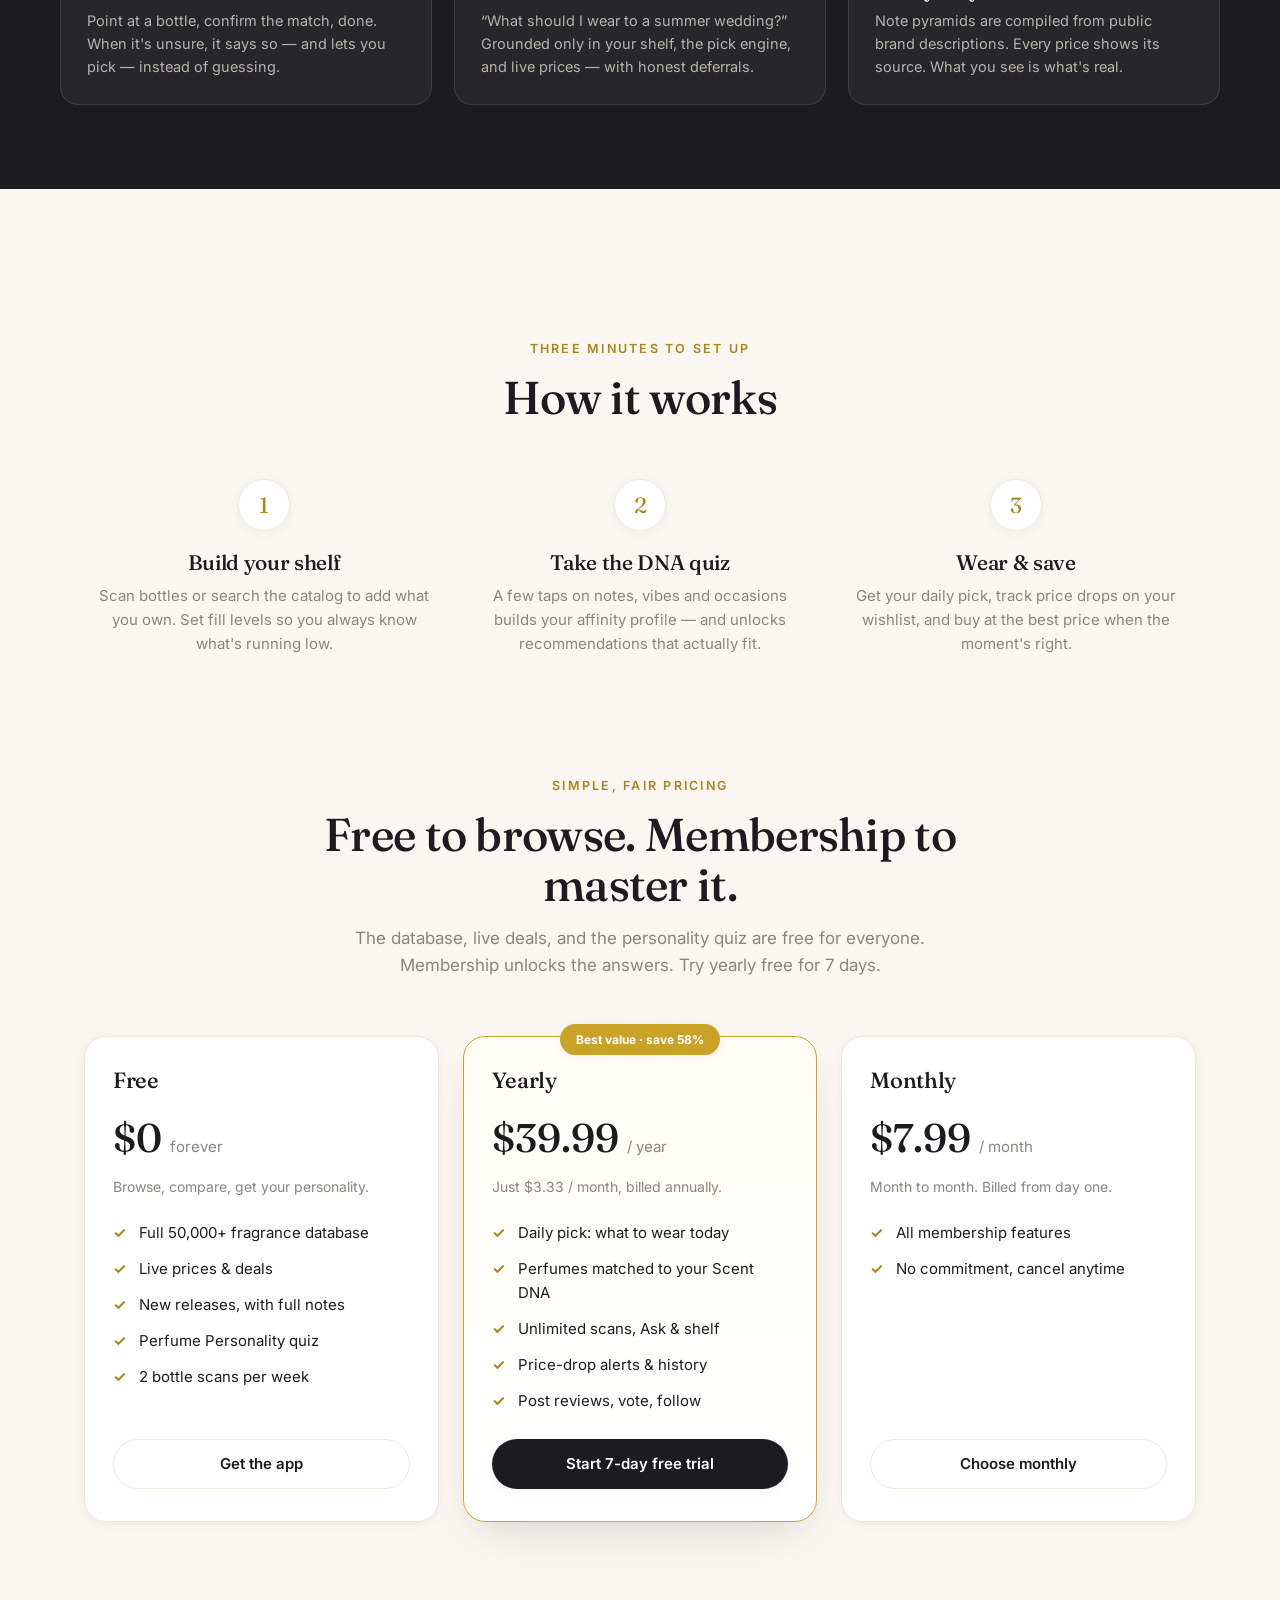
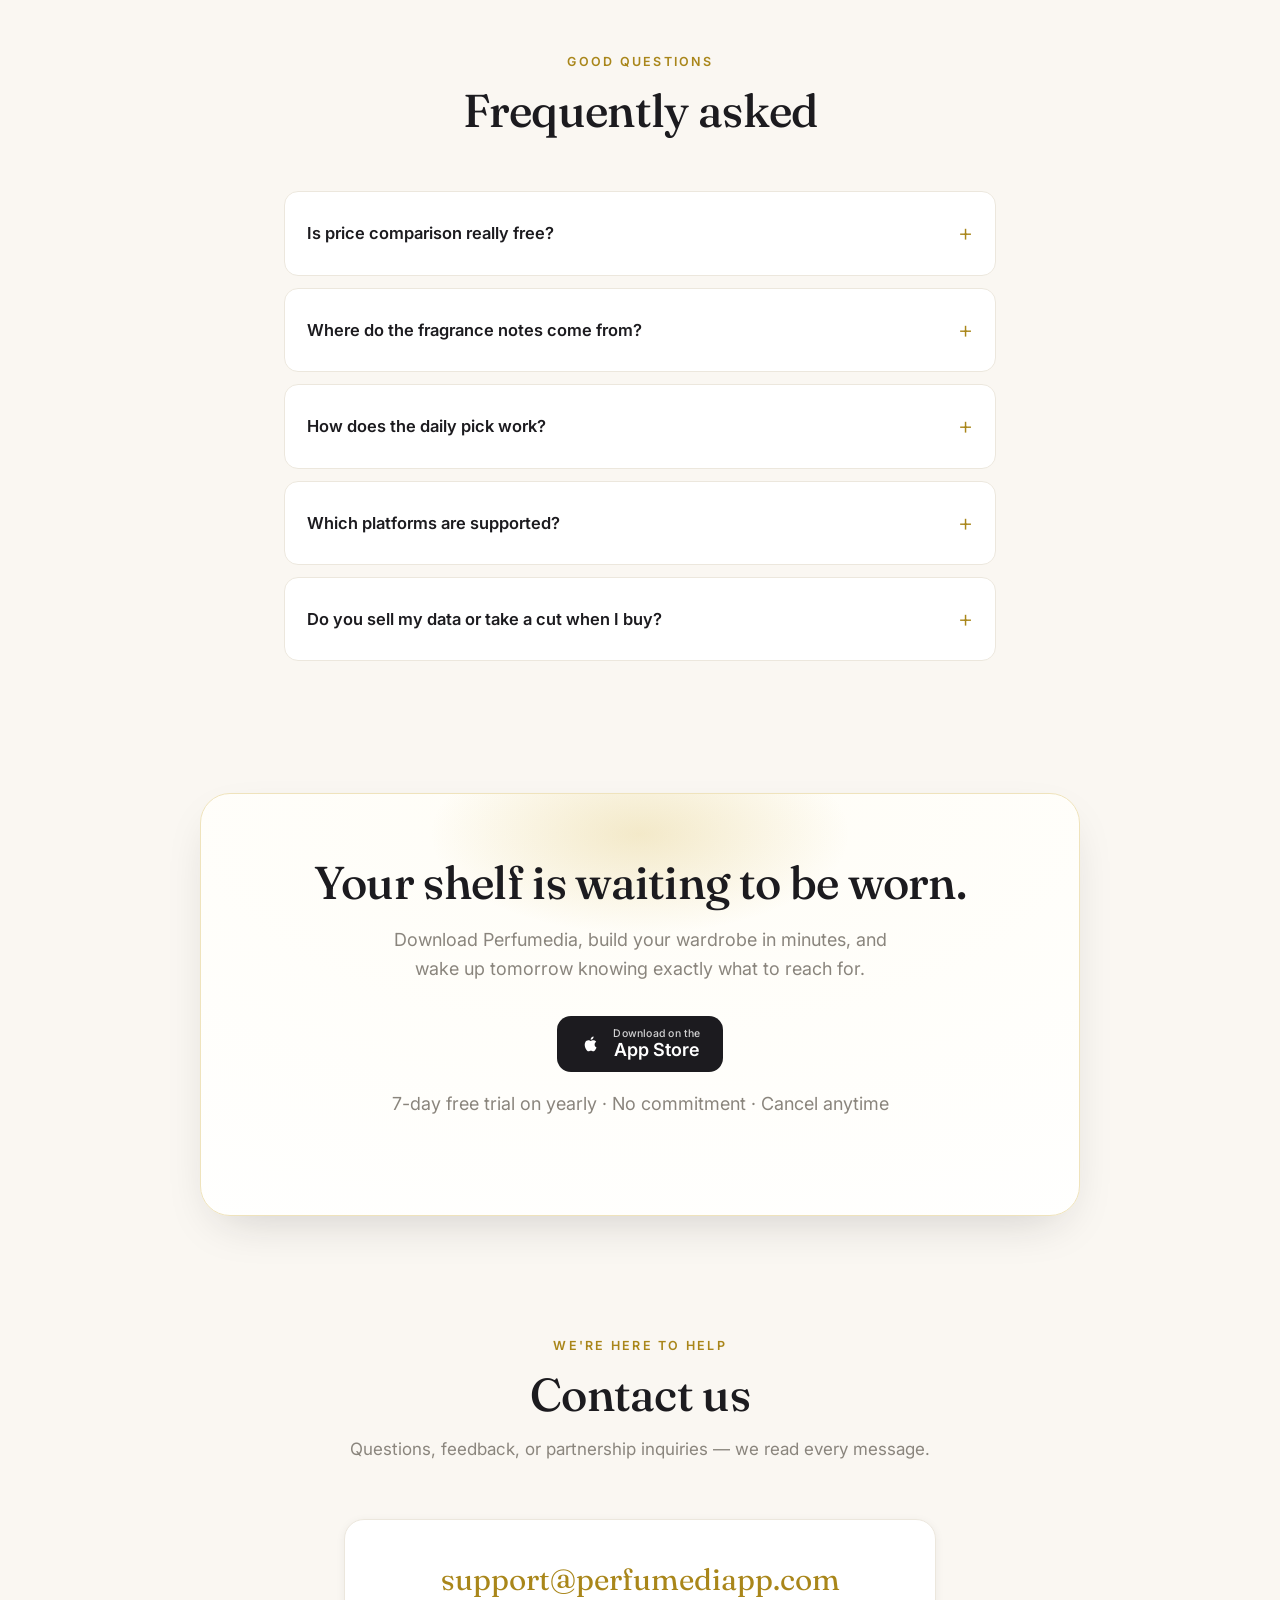
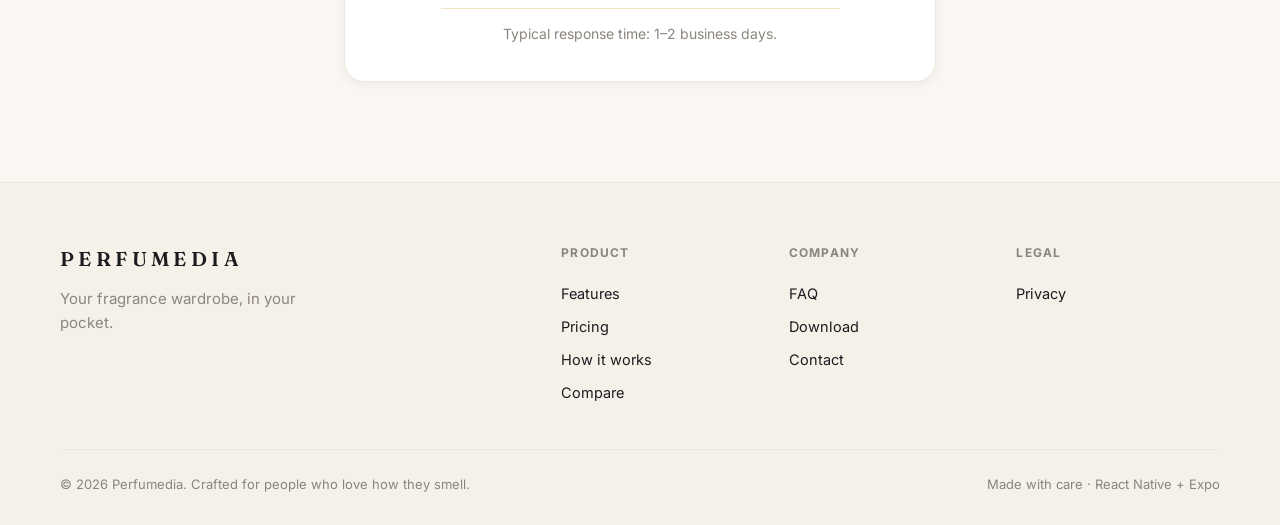
==== commit 849b2141: "The shelf is free at any size The free plan no longer caps the collection at ten bottles; Premium ke" ====
--- a/index.html
+++ b/index.html
@@ -401,7 +401,7 @@
       <div class="faq-list reveal">
         <details>
           <summary>Is price comparison really free?</summary>
-          <p>Yes. Comparing prices across retailers is always free. The premium tier adds price <em>intelligence</em> — history charts, drop alerts, and the full Deals experience — plus unlimited shelf, wishlist, scans and Ask.</p>
+          <p>Yes. Comparing prices across retailers is always free. The premium tier adds price <em>intelligence</em> — history charts, drop alerts, and the full Deals experience — plus unlimited wishlist, scans and Ask. Your collection itself is free at any size.</p>
         </details>
         <details>
           <summary>Where do the fragrance notes come from?</summary>
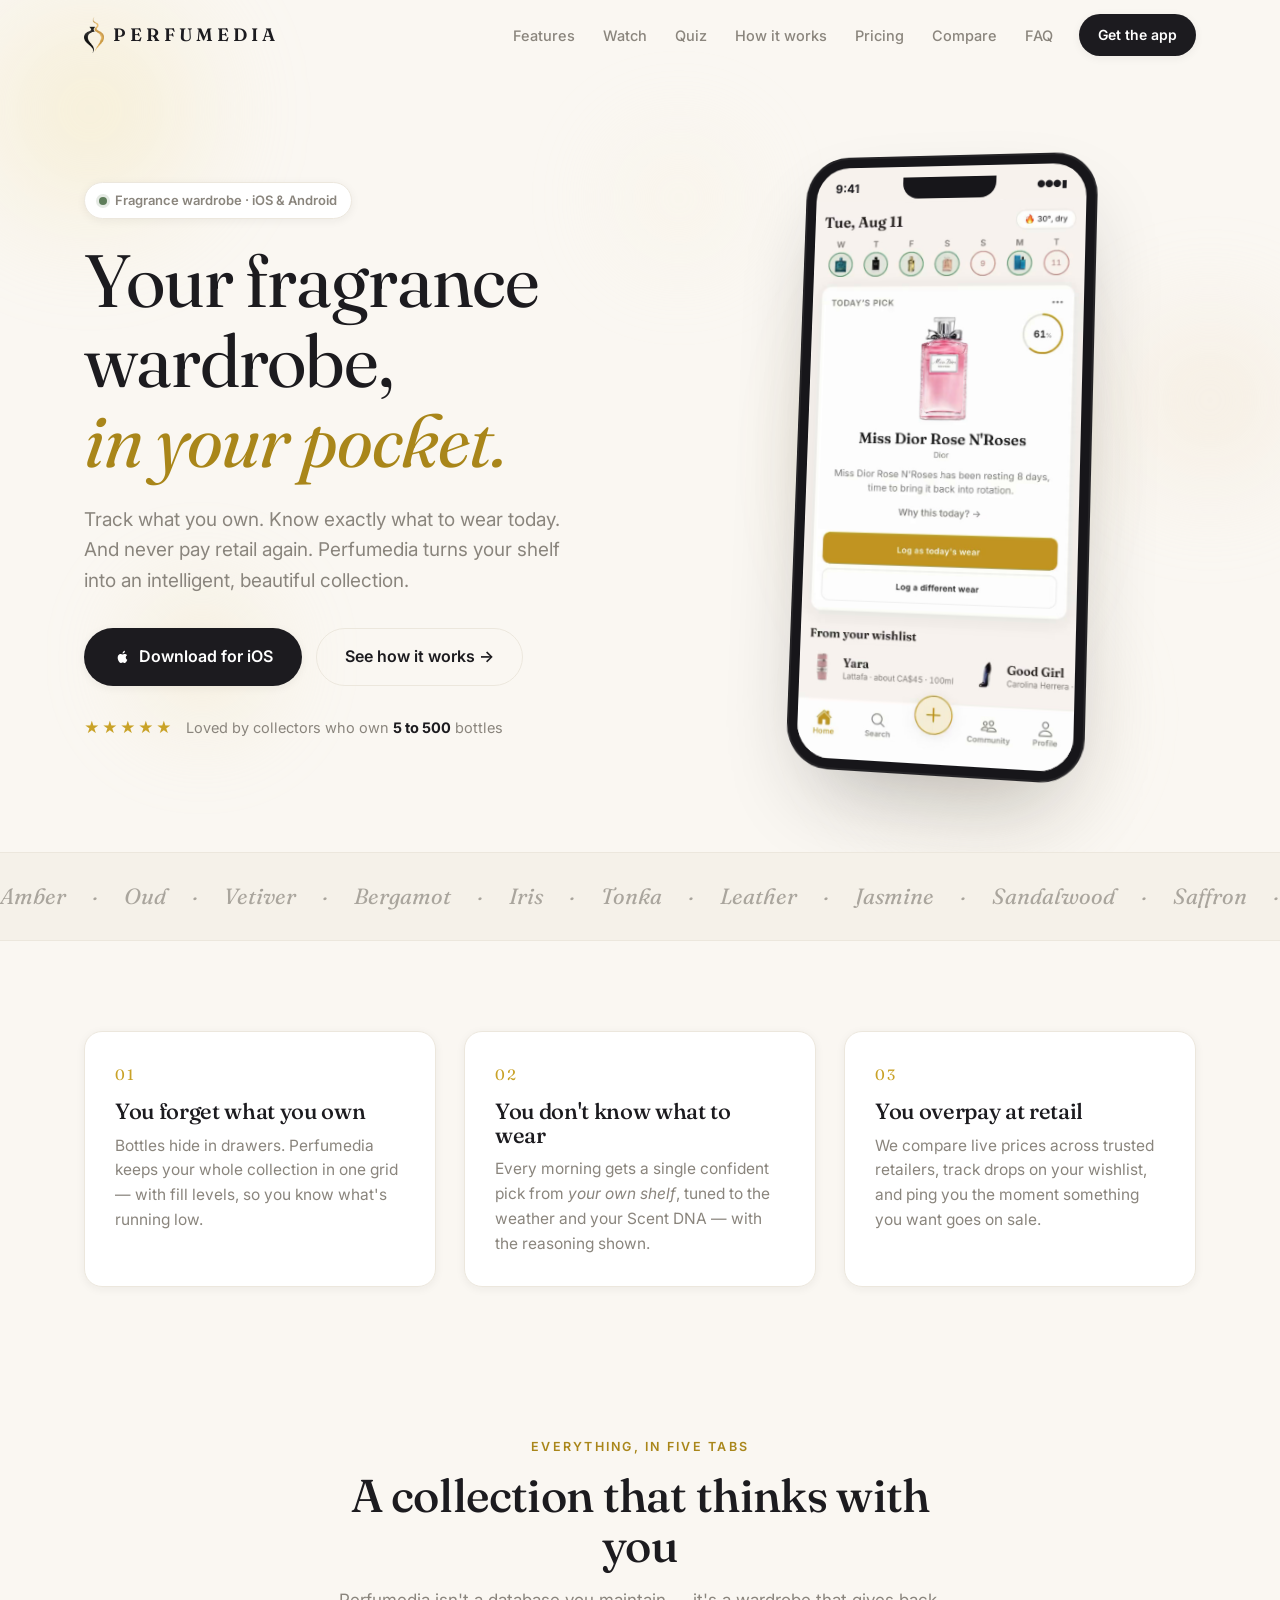
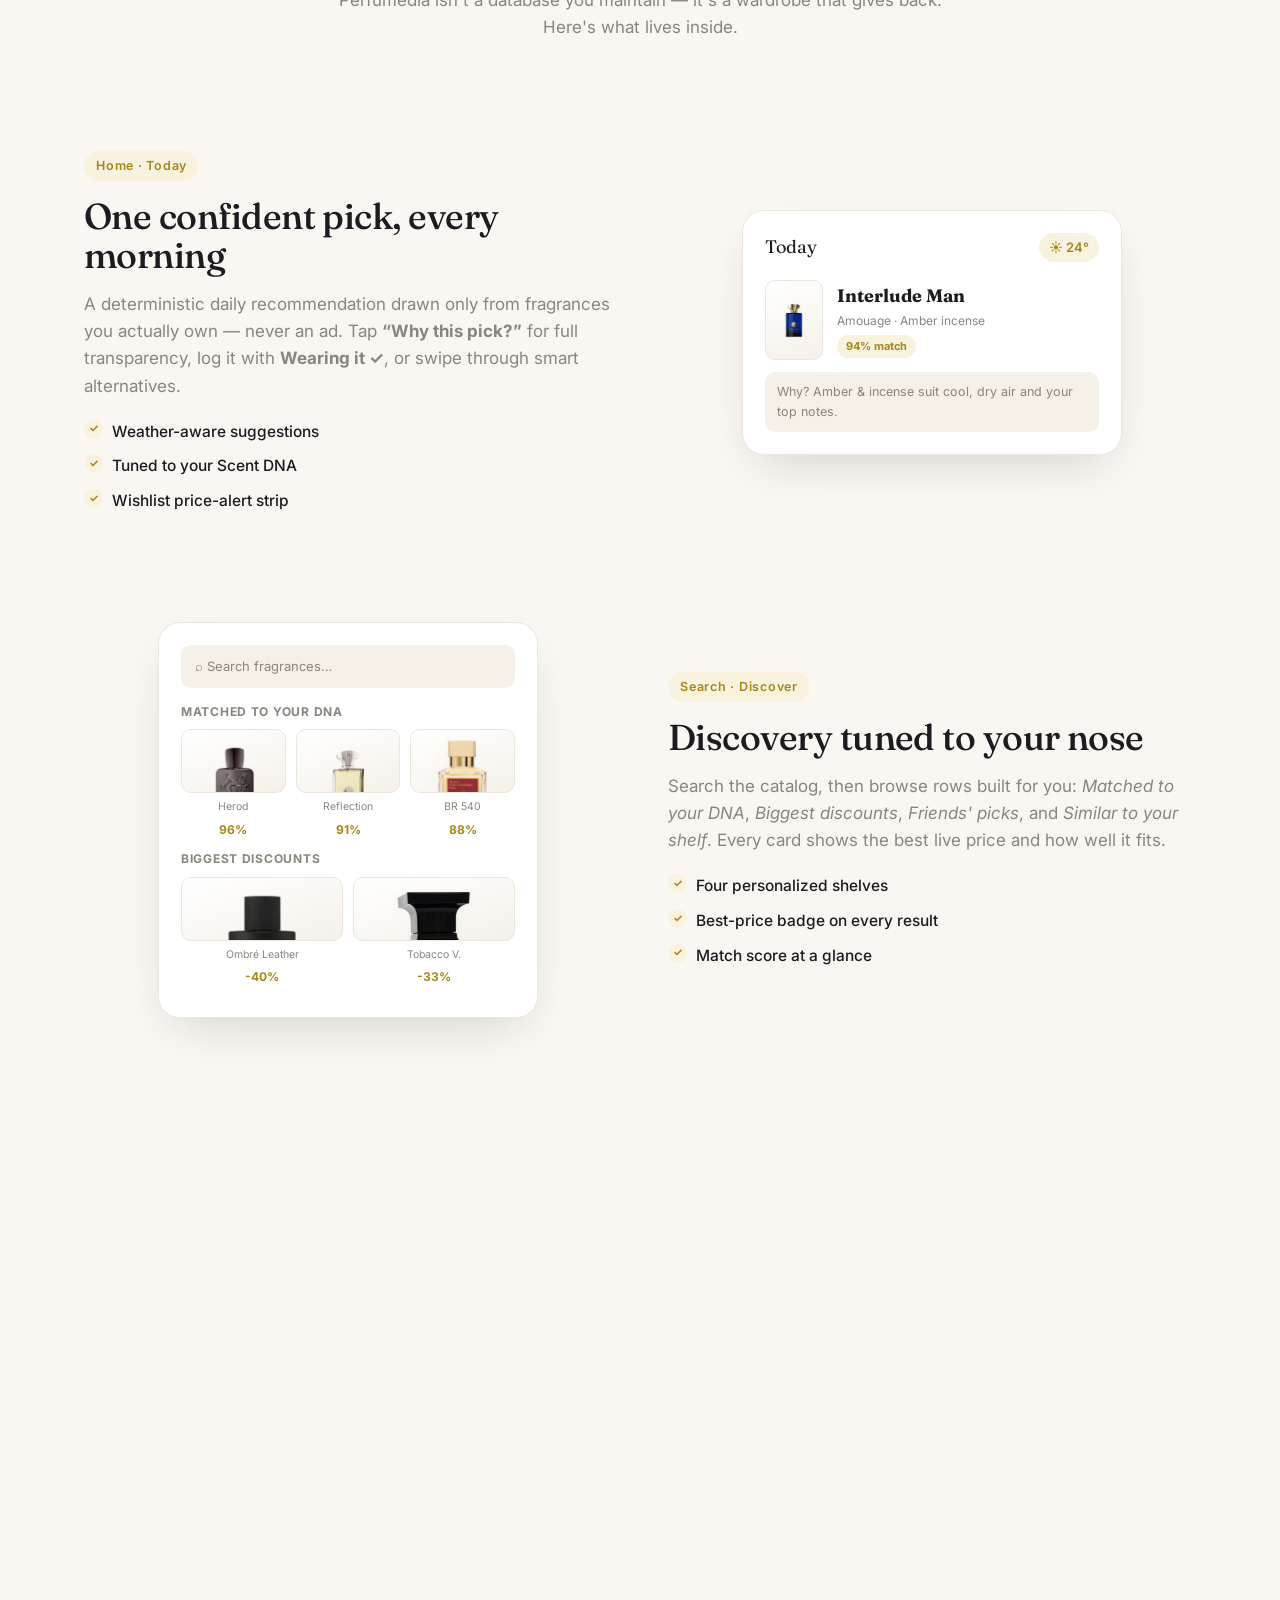
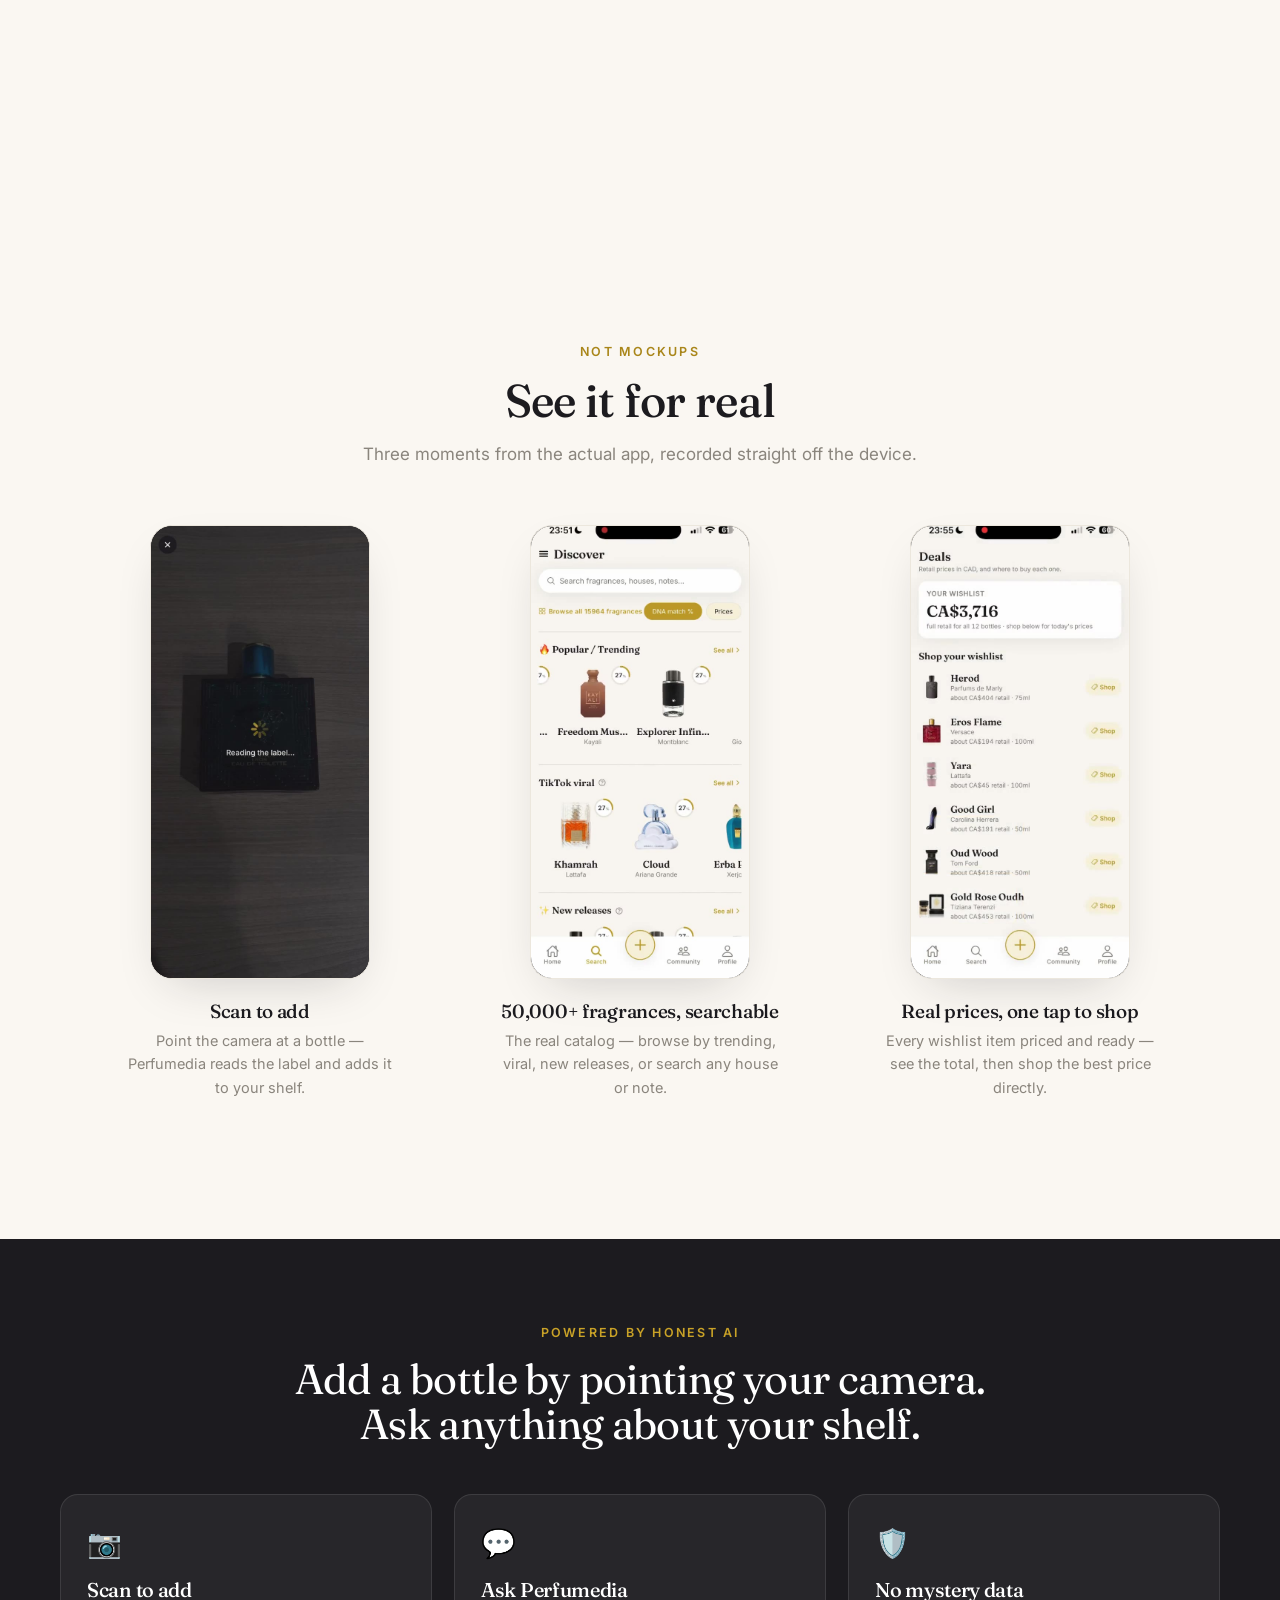
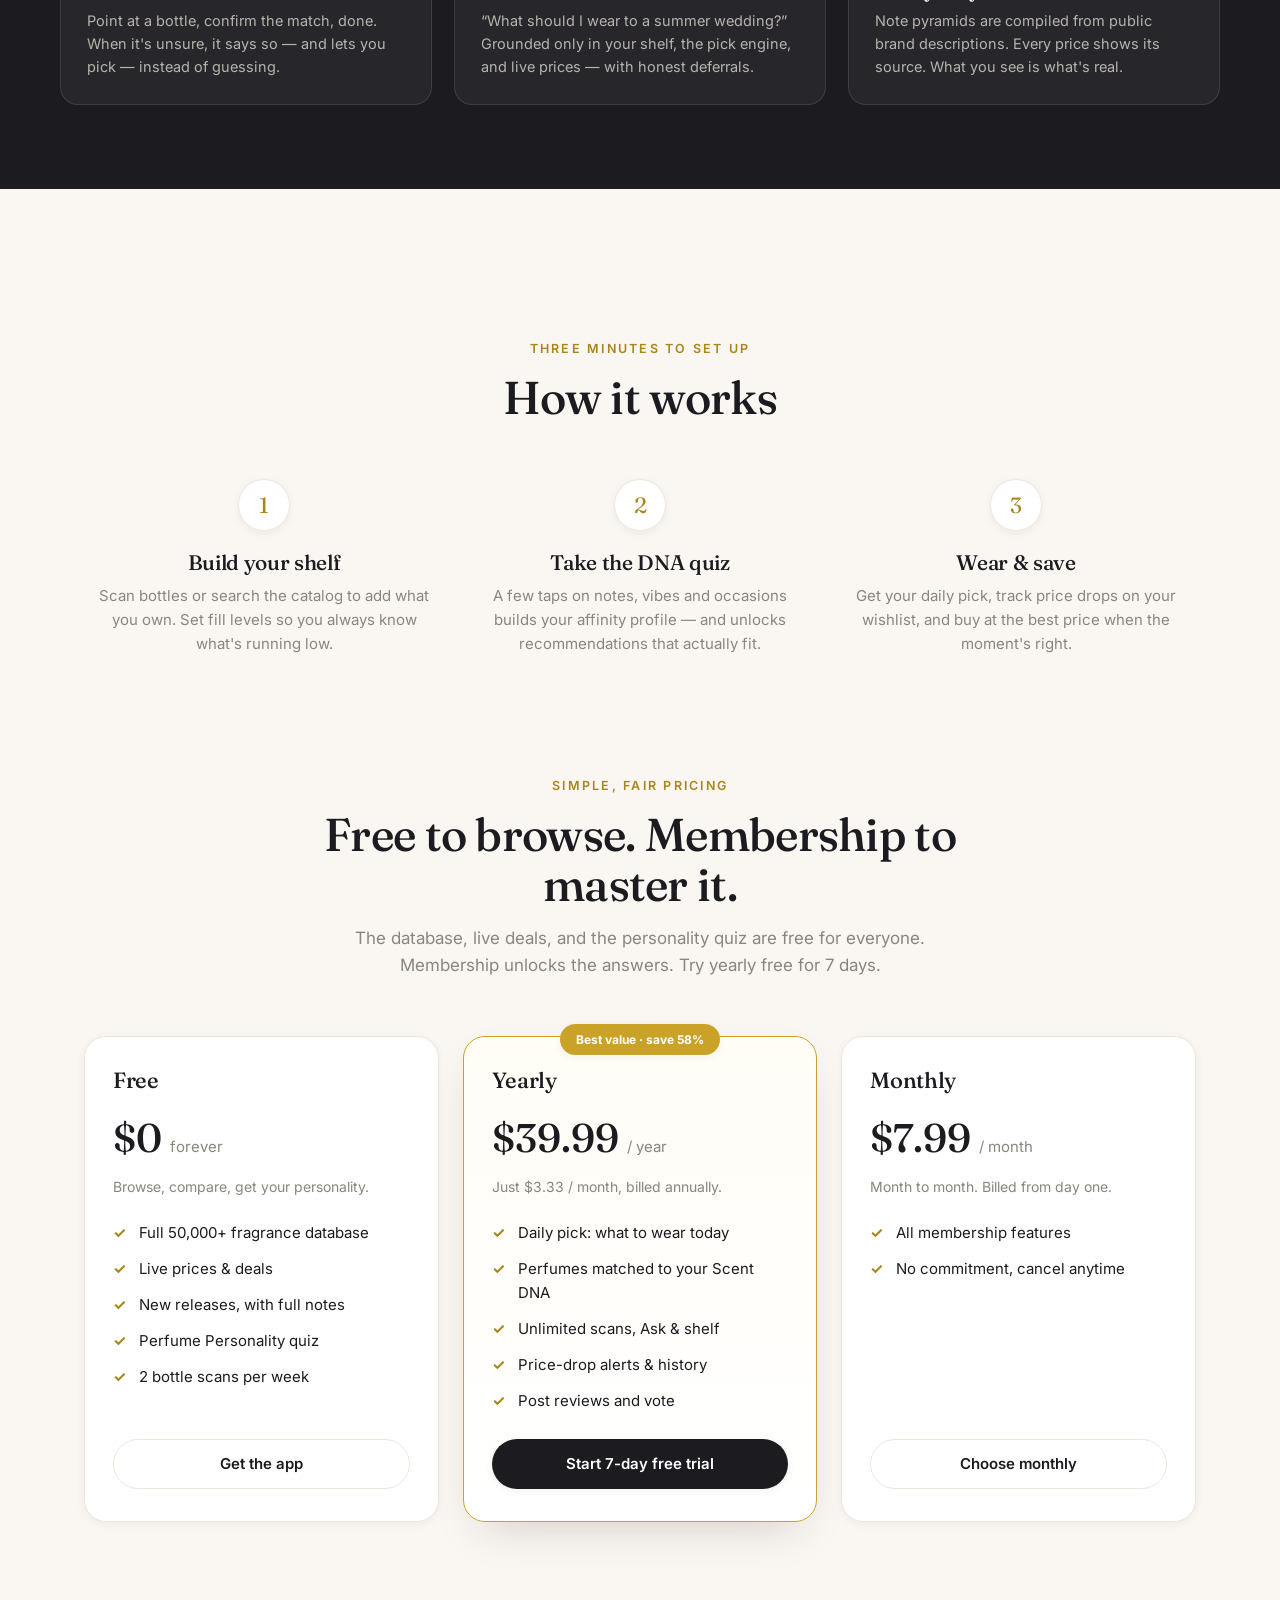
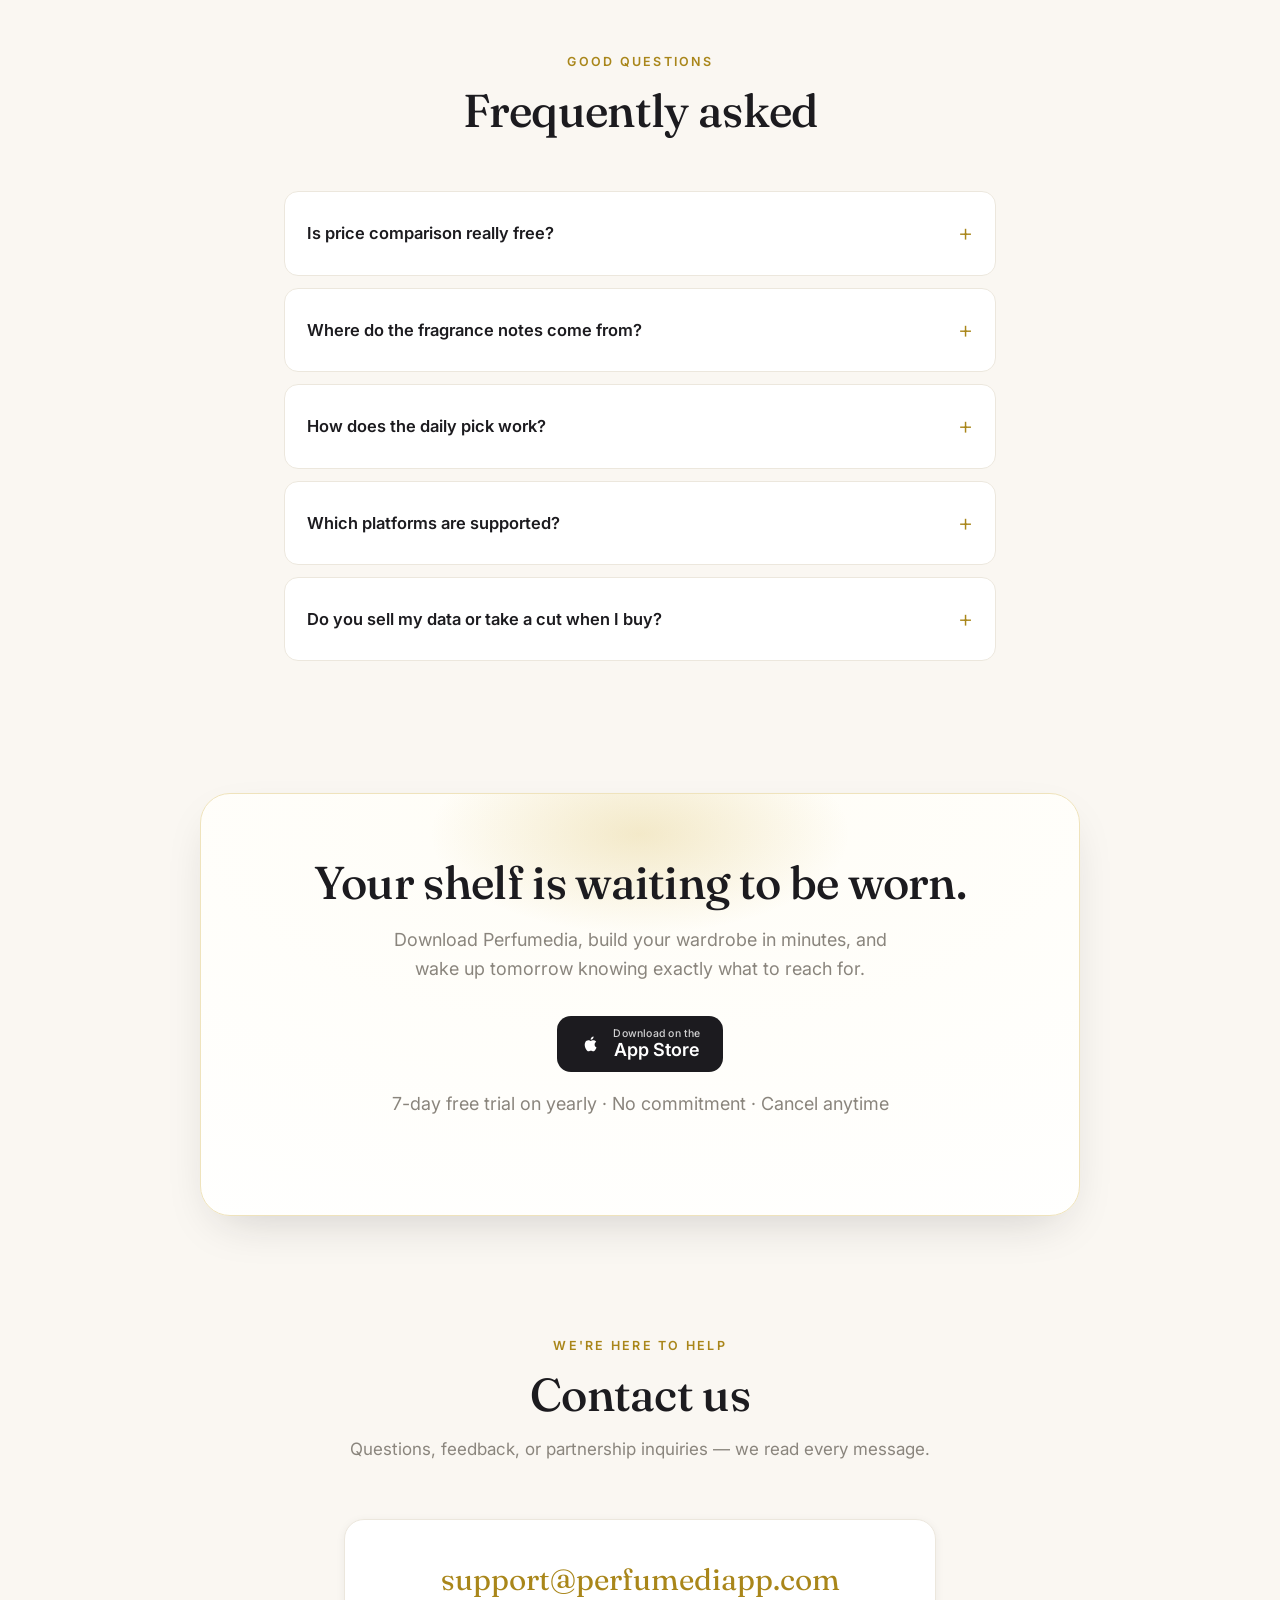
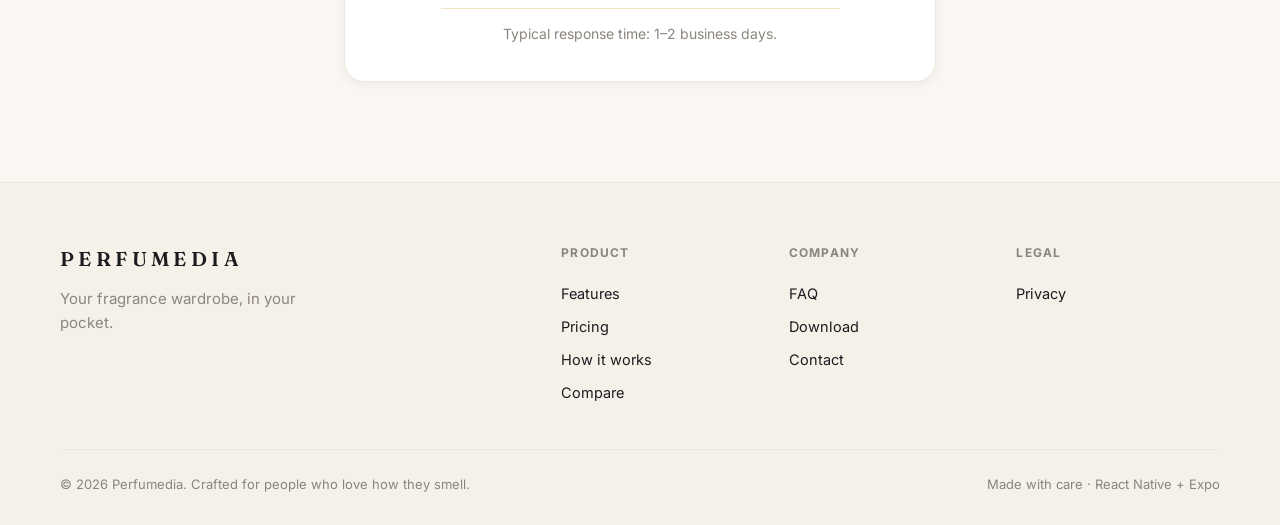
==== commit be982108: "Premium lists: following is free, so "vote and follow" becomes "reviews and vote" The app no longer " ====
--- a/index.html
+++ b/index.html
@@ -374,7 +374,7 @@
             <li>Perfumes matched to your Scent DNA</li>
             <li>Unlimited scans, Ask &amp; shelf</li>
             <li>Price-drop alerts &amp; history</li>
-            <li>Post reviews, vote, follow</li>
+            <li>Post reviews and vote</li>
           </ul>
           <a href="https://apps.apple.com/us/app/perfumedia-perfume-tracker/id6792554738" class="btn btn-primary btn-block" target="_blank" rel="noopener">Start 7-day free trial</a>
         </div>
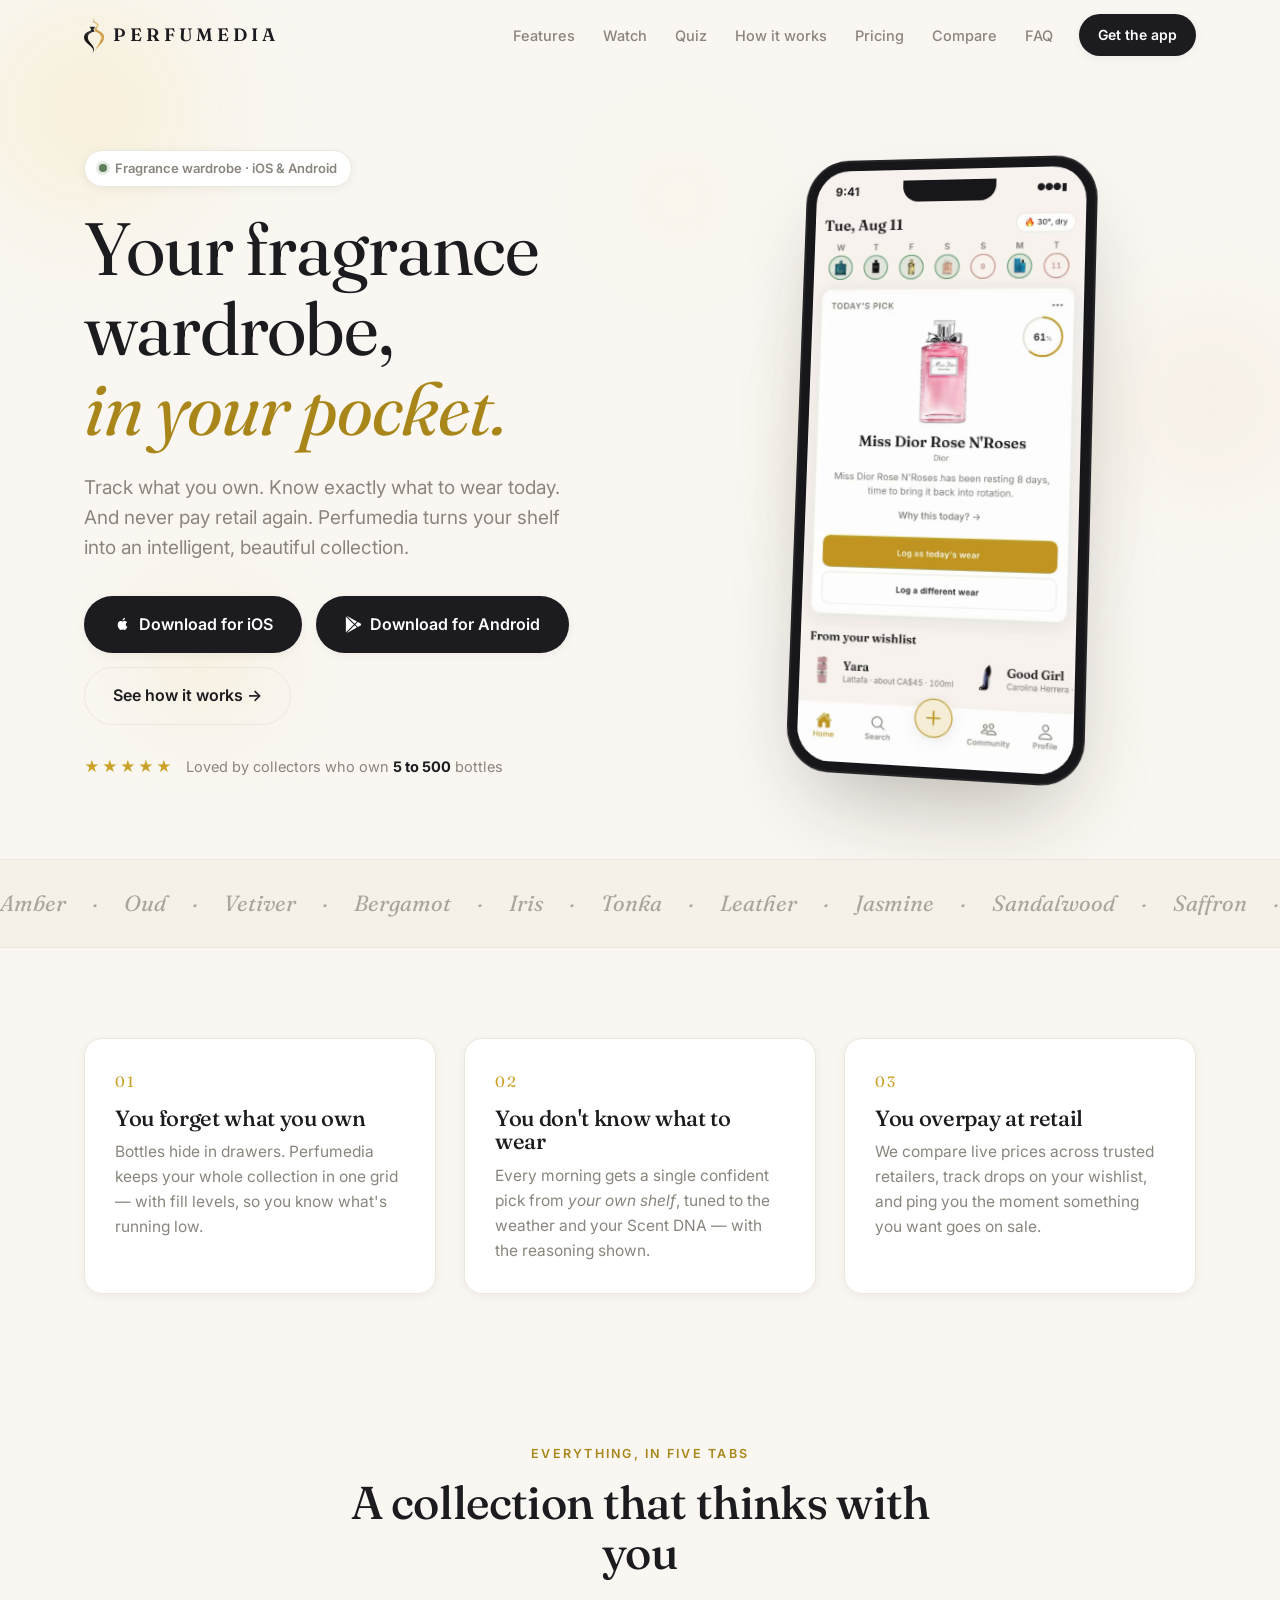
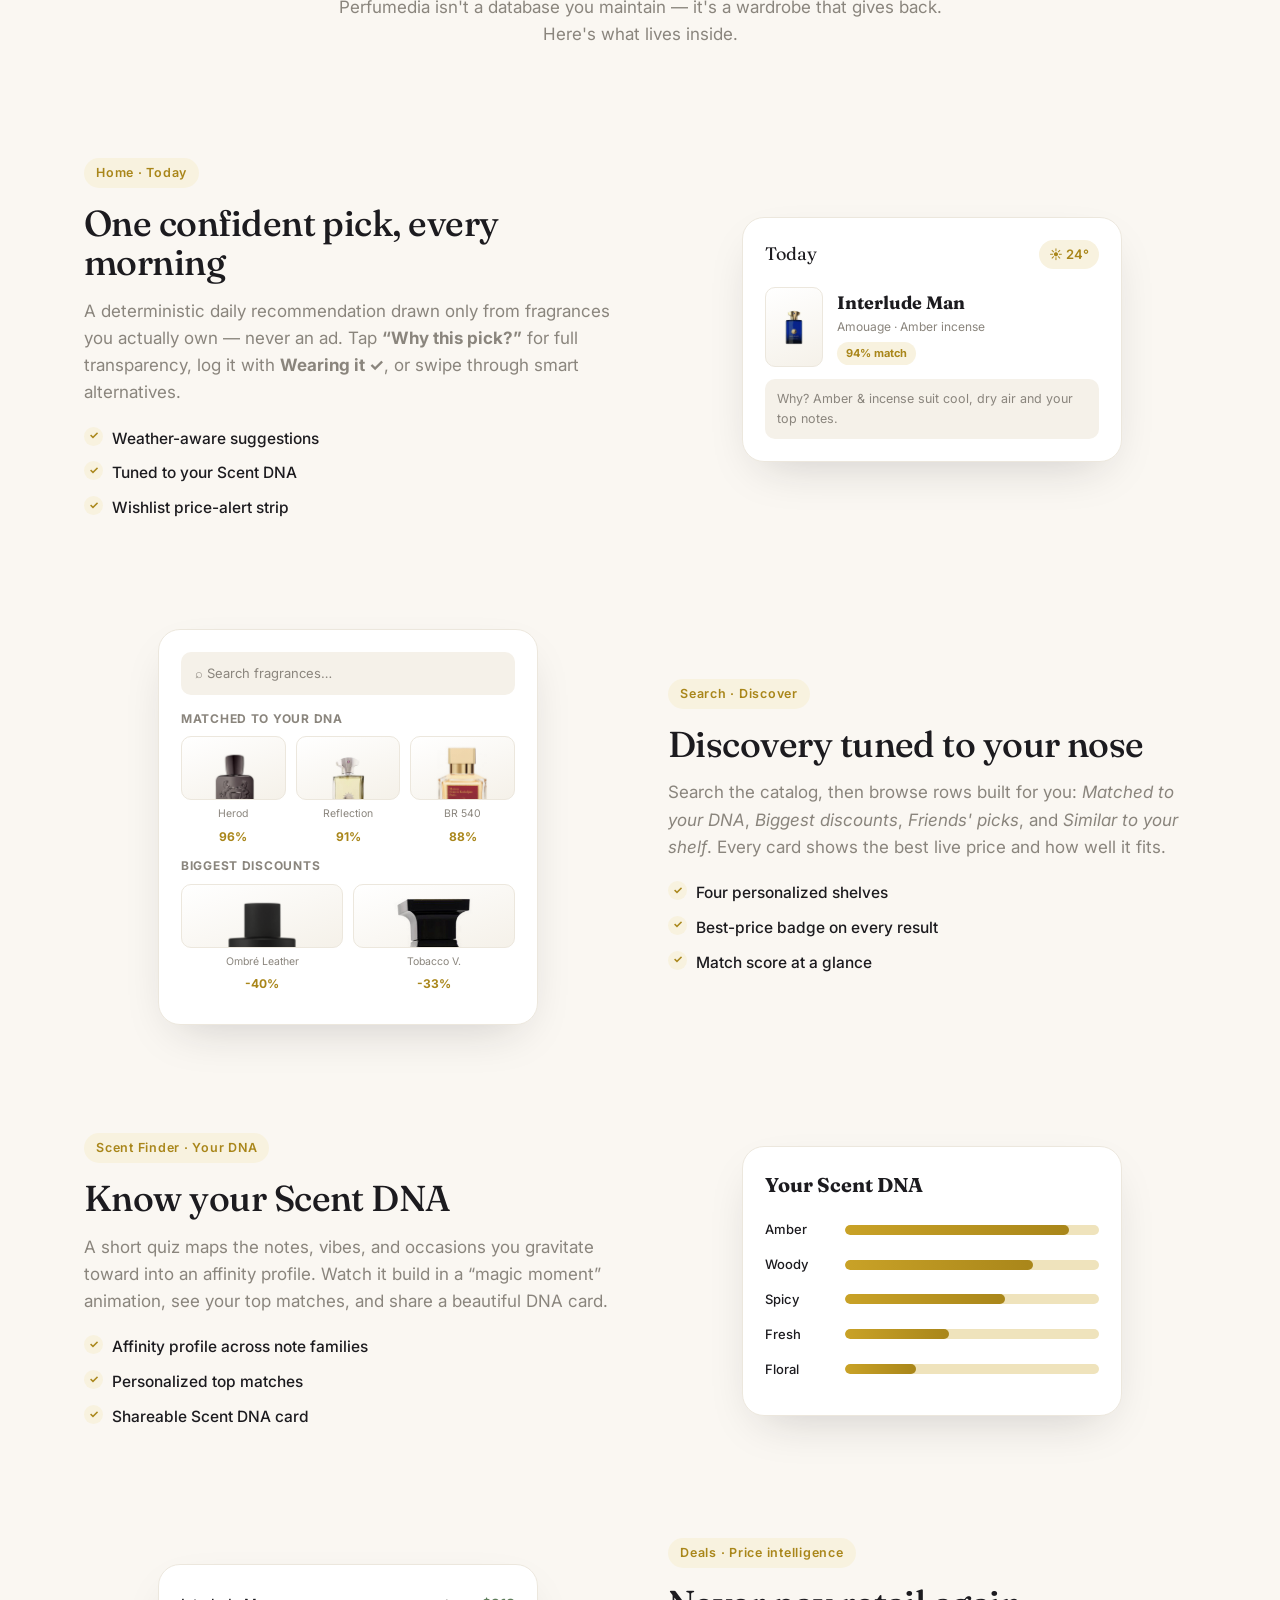
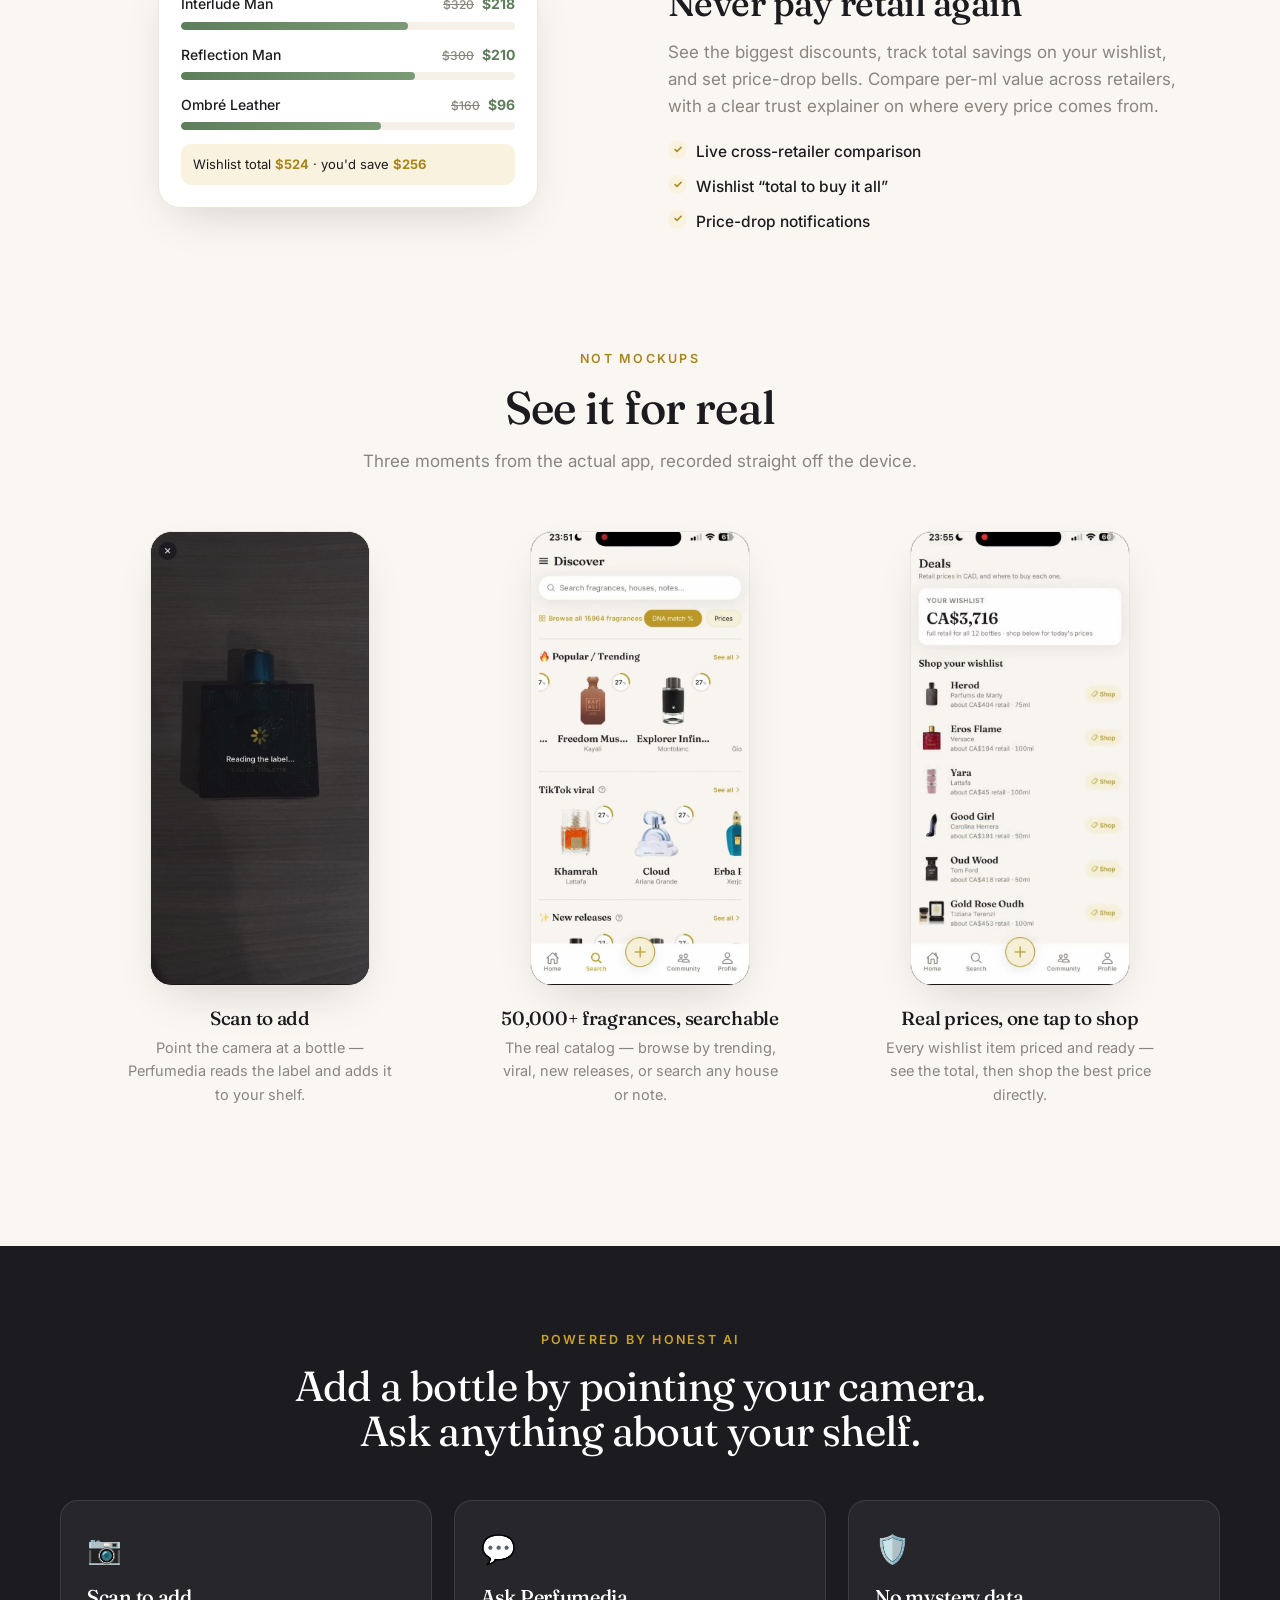
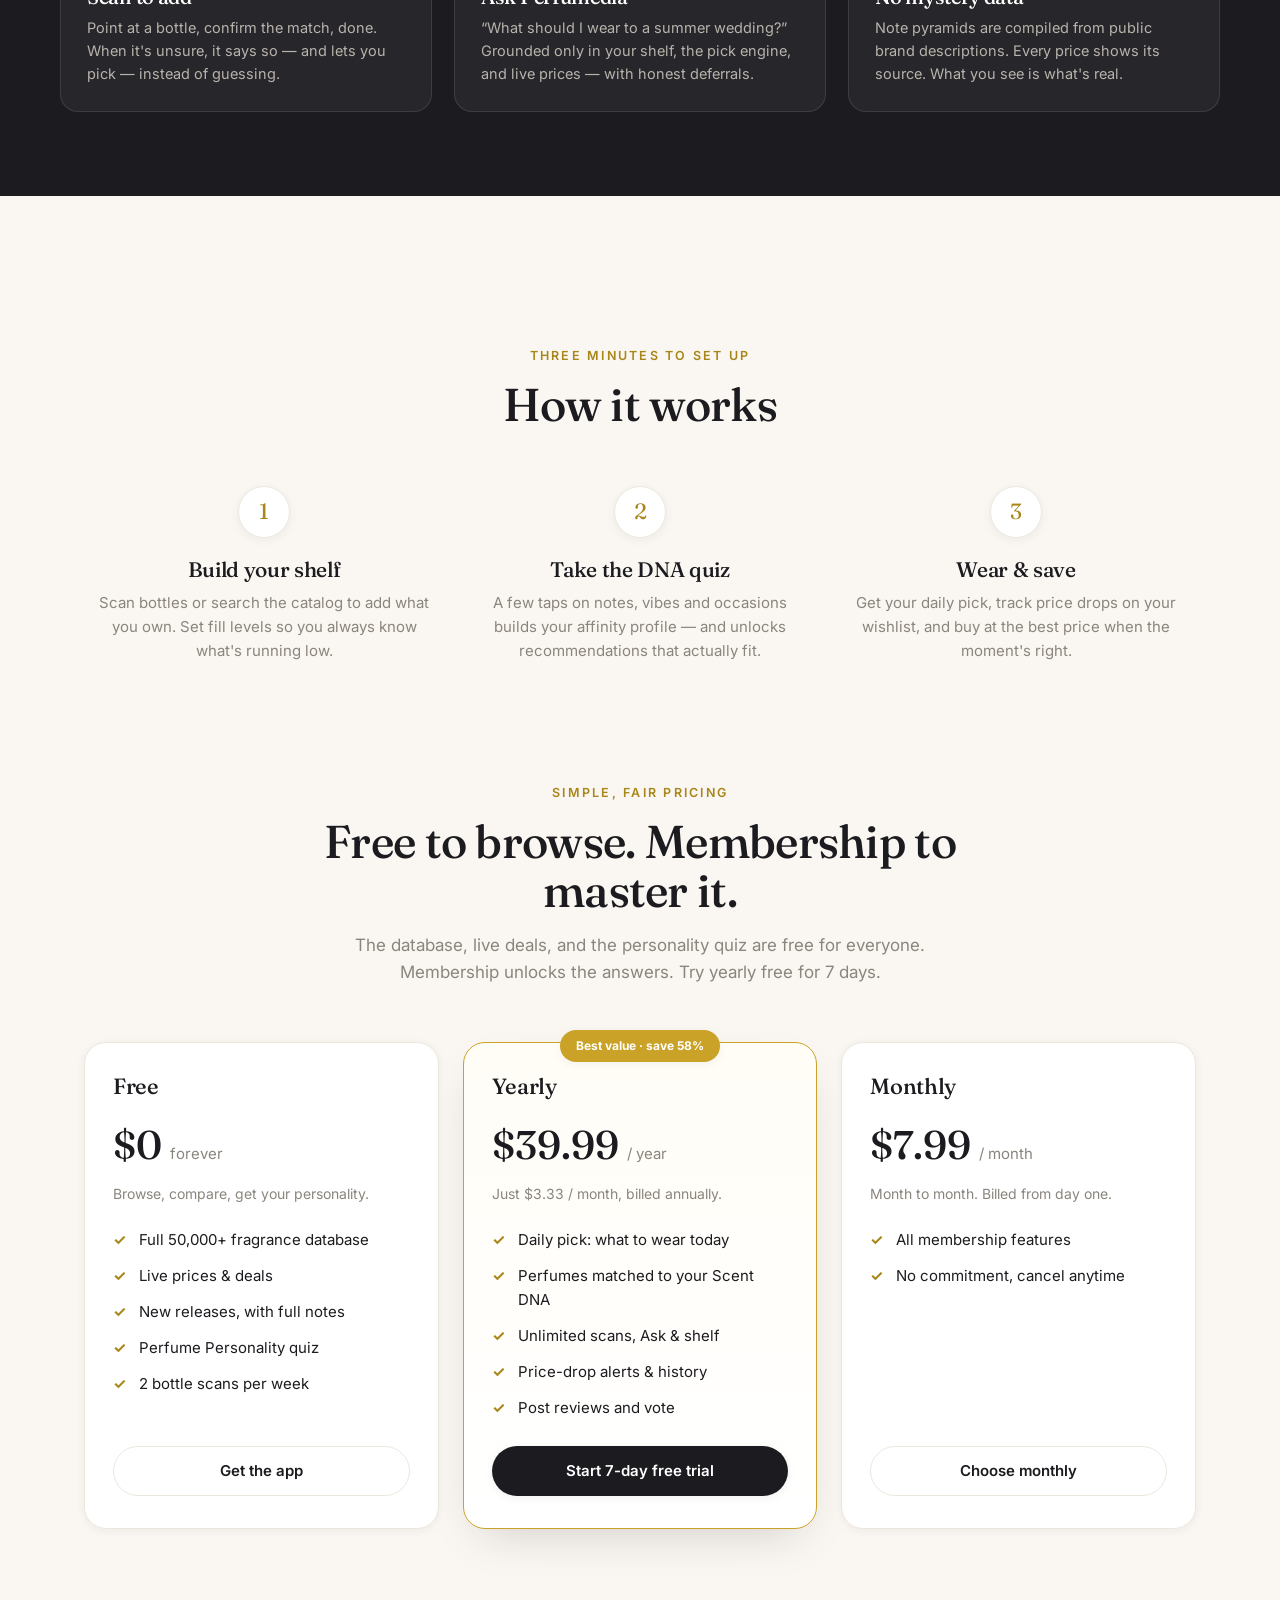
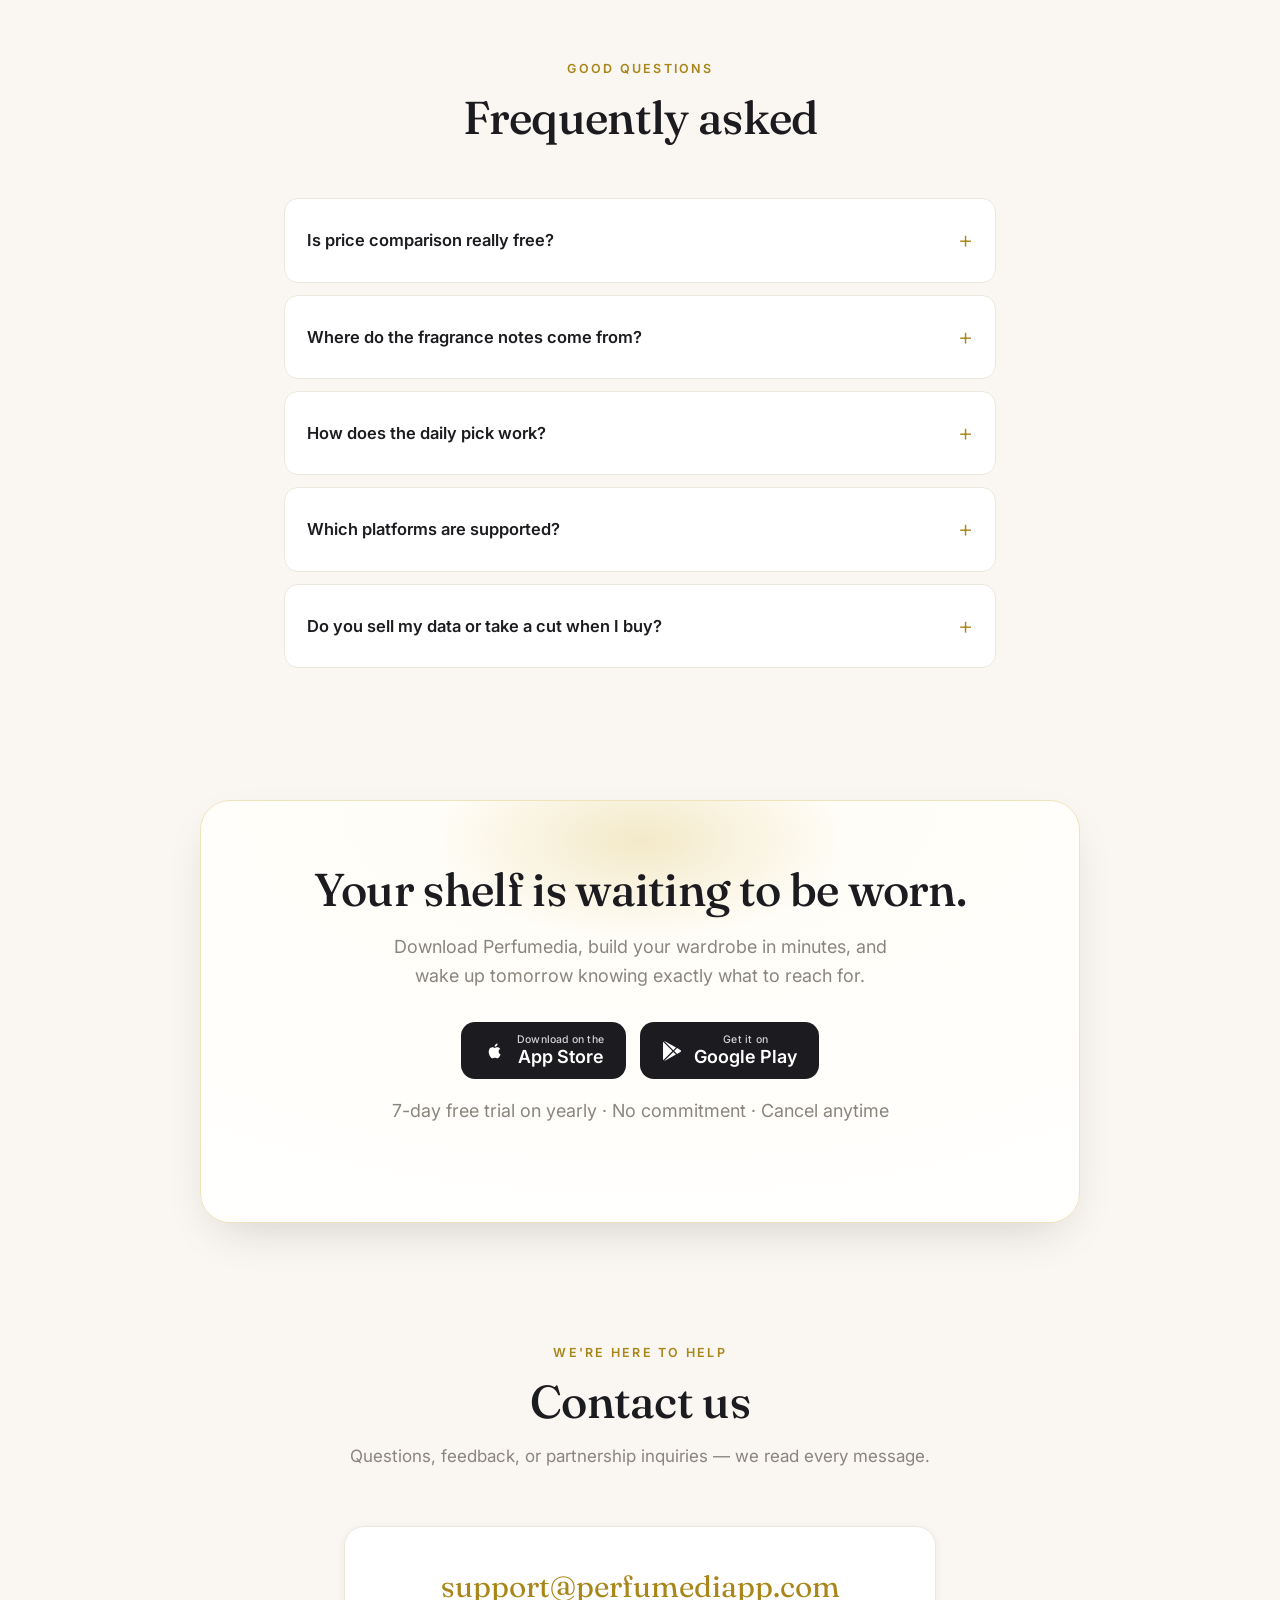
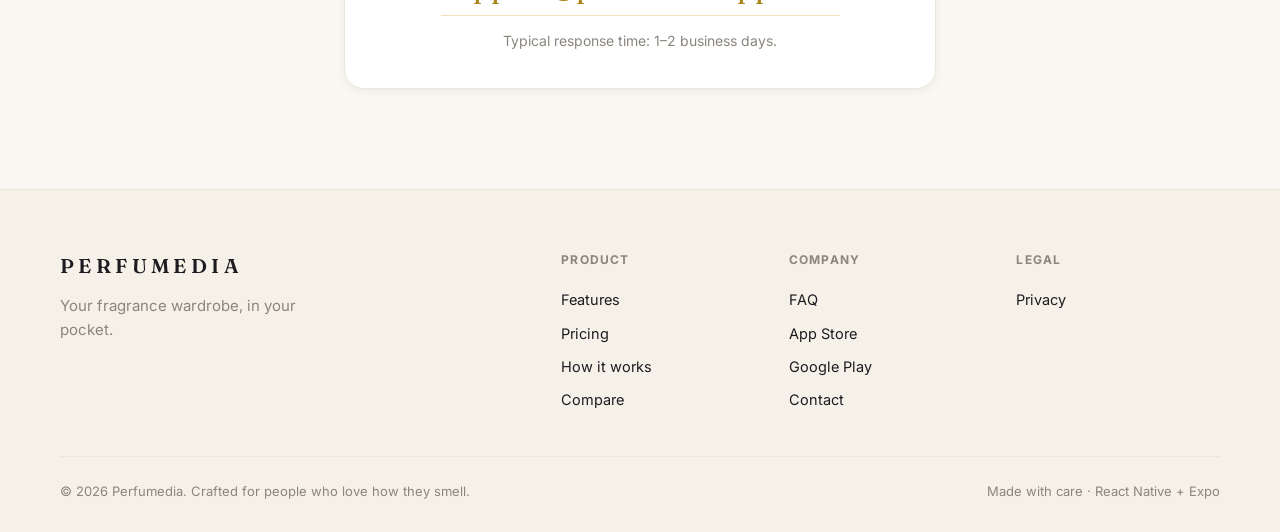
==== commit 1bf2bf17: "Google Play next to the App Store, now that the app is live there The owner, 23 Oct: "can you add he" ====
--- a/index.html
+++ b/index.html
@@ -81,9 +81,13 @@
         <h1>Your fragrance wardrobe,<br /><em>in your pocket.</em></h1>
         <p class="lede">Track what you own. Know exactly what to wear today. And never pay retail again. Perfumedia turns your shelf into an intelligent, beautiful collection.</p>
         <div class="hero-cta">
-          <a href="https://apps.apple.com/us/app/perfumedia-perfume-tracker/id6792554738" class="btn btn-primary btn-lg" target="_blank" rel="noopener">
+          <a href="https://apps.apple.com/us/app/perfumedia-perfume-tracker/id6792554738" class="btn btn-primary btn-lg" data-store="ios" target="_blank" rel="noopener">
             <svg viewBox="0 0 24 24" width="18" height="18" fill="currentColor" aria-hidden="true"><path d="M17.05 12.54c-.02-2.02 1.65-2.99 1.72-3.04-.94-1.37-2.4-1.56-2.92-1.58-1.24-.13-2.42.73-3.05.73-.63 0-1.6-.71-2.63-.69-1.35.02-2.6.79-3.29 2-1.4 2.43-.36 6.03 1 8 .67.96 1.46 2.04 2.5 2 1-.04 1.38-.65 2.59-.65 1.21 0 1.55.65 2.61.63 1.08-.02 1.76-.98 2.42-1.95.76-1.11 1.07-2.19 1.09-2.24-.02-.01-2.09-.8-2.11-3.18ZM15.1 6.28c.55-.67.93-1.6.82-2.53-.8.03-1.77.53-2.34 1.2-.51.59-.96 1.54-.84 2.44.9.07 1.81-.45 2.36-1.11Z"/></svg>
             Download for iOS
+          </a>
+          <a href="https://play.google.com/store/apps/details?id=com.dbromberg.scented" class="btn btn-primary btn-lg" target="_blank" rel="noopener">
+            <svg viewBox="0 0 24 24" width="17" height="17" fill="currentColor" aria-hidden="true"><path d="M22.018 13.298l-3.919 2.218-3.515-3.493 3.543-3.521 3.891 2.202a1.49 1.49 0 0 1 0 2.594zM1.337.924a1.486 1.486 0 0 0-.112.568v21.017c0 .217.045.419.124.6l11.155-11.087L1.337.924zm12.207 10.065l3.258-3.238L3.45.195a1.466 1.466 0 0 0-.946-.179l11.04 10.973zm0 2.067l-11 10.933c.298.036.612-.016.906-.183l13.324-7.54-3.23-3.21z"/></svg>
+            Download for Android
           </a>
           <a href="#how" class="btn btn-ghost btn-lg">See how it works →</a>
         </div>
@@ -413,7 +417,7 @@
         </details>
         <details>
           <summary>Which platforms are supported?</summary>
-          <p>Perfumedia is built with React Native + Expo. It's iOS-first, runs on Android, and there's a web build too. Your collection stays in sync.</p>
+          <p>Perfumedia is built with React Native + Expo. It's on the App Store and Google Play, and there's a web build too. Your collection stays in sync.</p>
         </details>
         <details>
           <summary>Do you sell my data or take a cut when I buy?</summary>
@@ -428,11 +432,14 @@
         <h2>Your shelf is waiting to be worn.</h2>
         <p>Download Perfumedia, build your wardrobe in minutes, and wake up tomorrow knowing exactly what to reach for.</p>
         <div class="get-cta">
-          <a href="https://apps.apple.com/us/app/perfumedia-perfume-tracker/id6792554738" class="store-badge" aria-label="Download on the App Store" target="_blank" rel="noopener">
+          <a href="https://apps.apple.com/us/app/perfumedia-perfume-tracker/id6792554738" class="store-badge" aria-label="Download on the App Store" data-store="ios" target="_blank" rel="noopener">
             <svg viewBox="0 0 24 24" width="22" height="22" fill="currentColor" aria-hidden="true"><path d="M17.05 12.54c-.02-2.02 1.65-2.99 1.72-3.04-.94-1.37-2.4-1.56-2.92-1.58-1.24-.13-2.42.73-3.05.73-.63 0-1.6-.71-2.63-.69-1.35.02-2.6.79-3.29 2-1.4 2.43-.36 6.03 1 8 .67.96 1.46 2.04 2.5 2 1-.04 1.38-.65 2.59-.65 1.21 0 1.55.65 2.61.63 1.08-.02 1.76-.98 2.42-1.95.76-1.11 1.07-2.19 1.09-2.24-.02-.01-2.09-.8-2.11-3.18ZM15.1 6.28c.55-.67.93-1.6.82-2.53-.8.03-1.77.53-2.34 1.2-.51.59-.96 1.54-.84 2.44.9.07 1.81-.45 2.36-1.11Z"/></svg>
             <span><small>Download on the</small>App Store</span>
           </a>
-          
+          <a href="https://play.google.com/store/apps/details?id=com.dbromberg.scented" class="store-badge" aria-label="Get it on Google Play" target="_blank" rel="noopener">
+            <svg viewBox="0 0 24 24" width="20" height="20" fill="currentColor" aria-hidden="true"><path d="M22.018 13.298l-3.919 2.218-3.515-3.493 3.543-3.521 3.891 2.202a1.49 1.49 0 0 1 0 2.594zM1.337.924a1.486 1.486 0 0 0-.112.568v21.017c0 .217.045.419.124.6l11.155-11.087L1.337.924zm12.207 10.065l3.258-3.238L3.45.195a1.466 1.466 0 0 0-.946-.179l11.04 10.973zm0 2.067l-11 10.933c.298.036.612-.016.906-.183l13.324-7.54-3.23-3.21z"/></svg>
+            <span><small>Get it on</small>Google Play</span>
+          </a>
         </div>
         <p class="get-fine">7-day free trial on yearly · No commitment · Cancel anytime</p>
       </div>
@@ -469,7 +476,8 @@
         <div>
           <h5>Company</h5>
           <a href="#faq">FAQ</a>
-          <a href="https://apps.apple.com/us/app/perfumedia-perfume-tracker/id6792554738" target="_blank" rel="noopener">Download</a>
+          <a href="https://apps.apple.com/us/app/perfumedia-perfume-tracker/id6792554738" data-store="ios" target="_blank" rel="noopener">App Store</a>
+          <a href="https://play.google.com/store/apps/details?id=com.dbromberg.scented" target="_blank" rel="noopener">Google Play</a>
           <a href="#contact">Contact</a>
         </div>
         <div>
@@ -485,6 +493,7 @@
   </footer>
 
   <script src="main.js"></script>
+  <script src="store-links.js"></script>
 
   <!-- Skimlinks: auto-affiliates outbound retailer links (publisher 306478X1794723) -->
   <script type="text/javascript" src="https://s.skimresources.com/js/306478X1794723.skimlinks.js"></script>
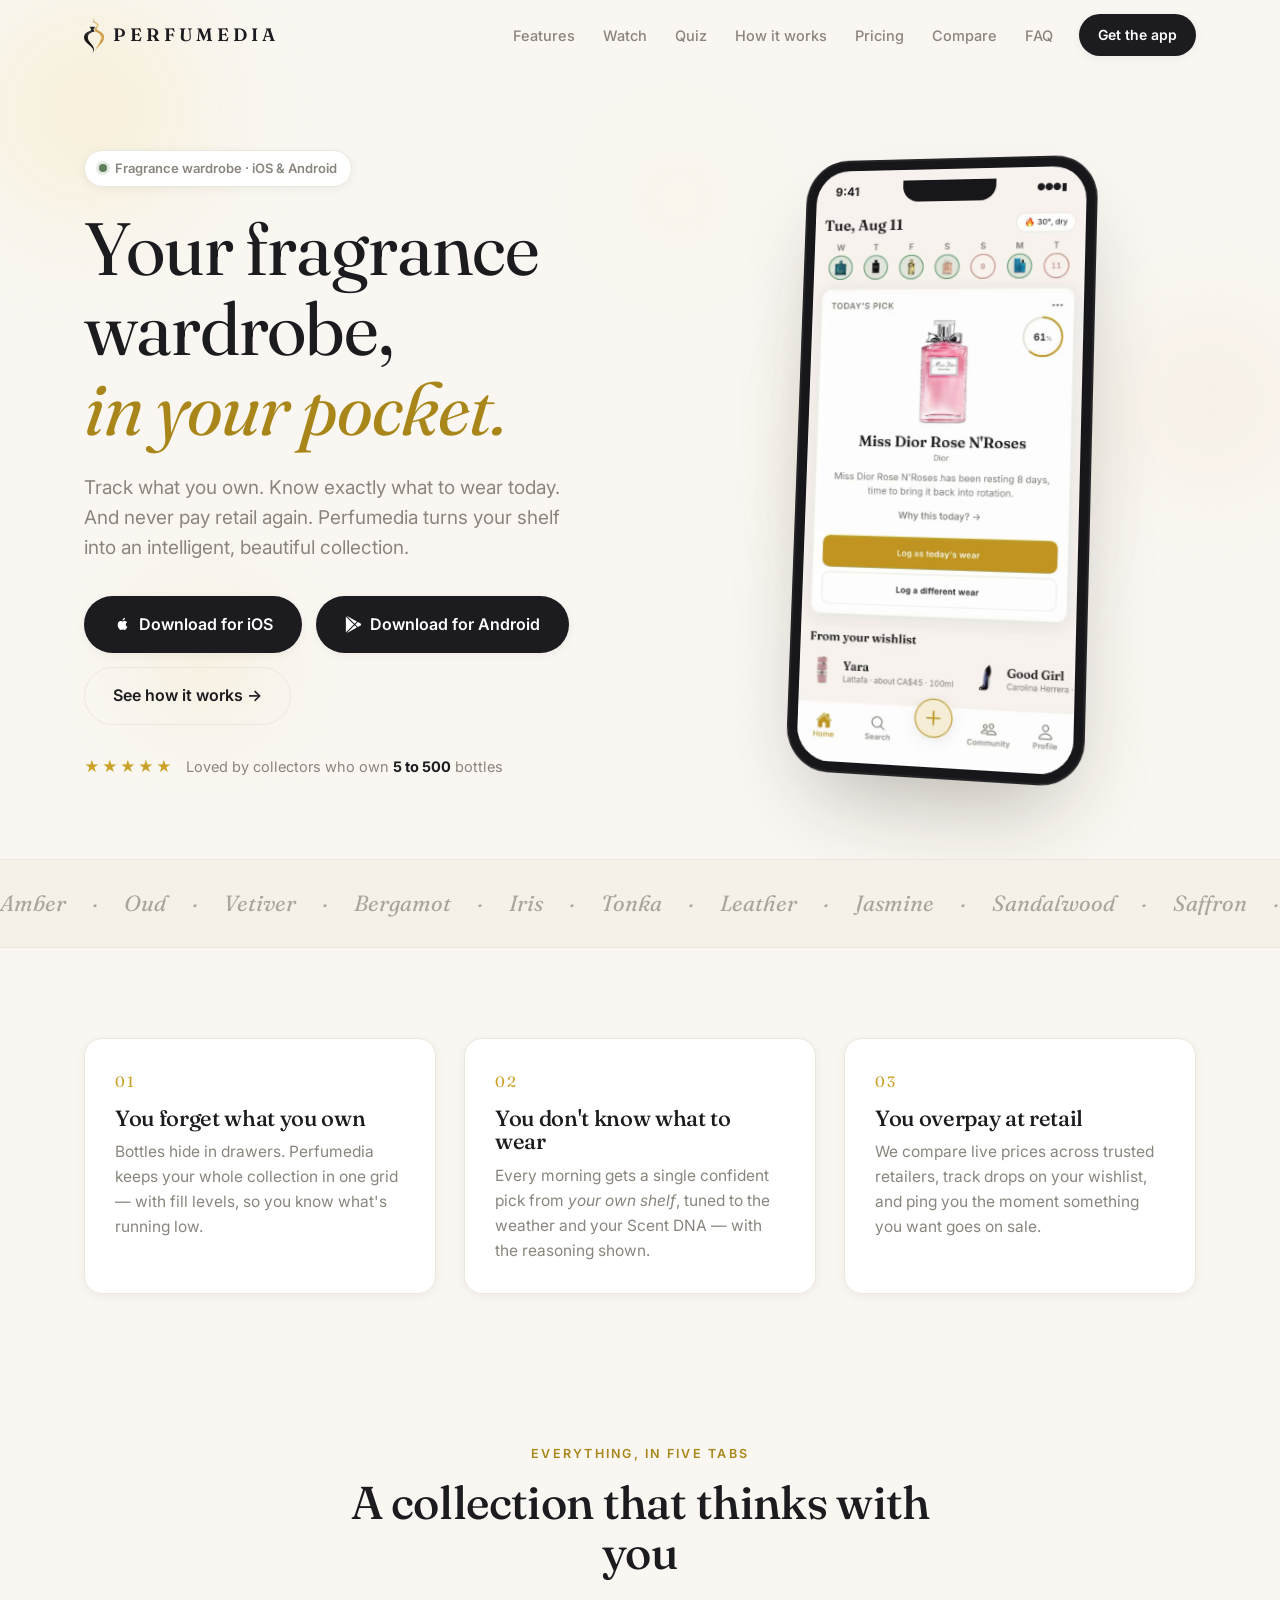
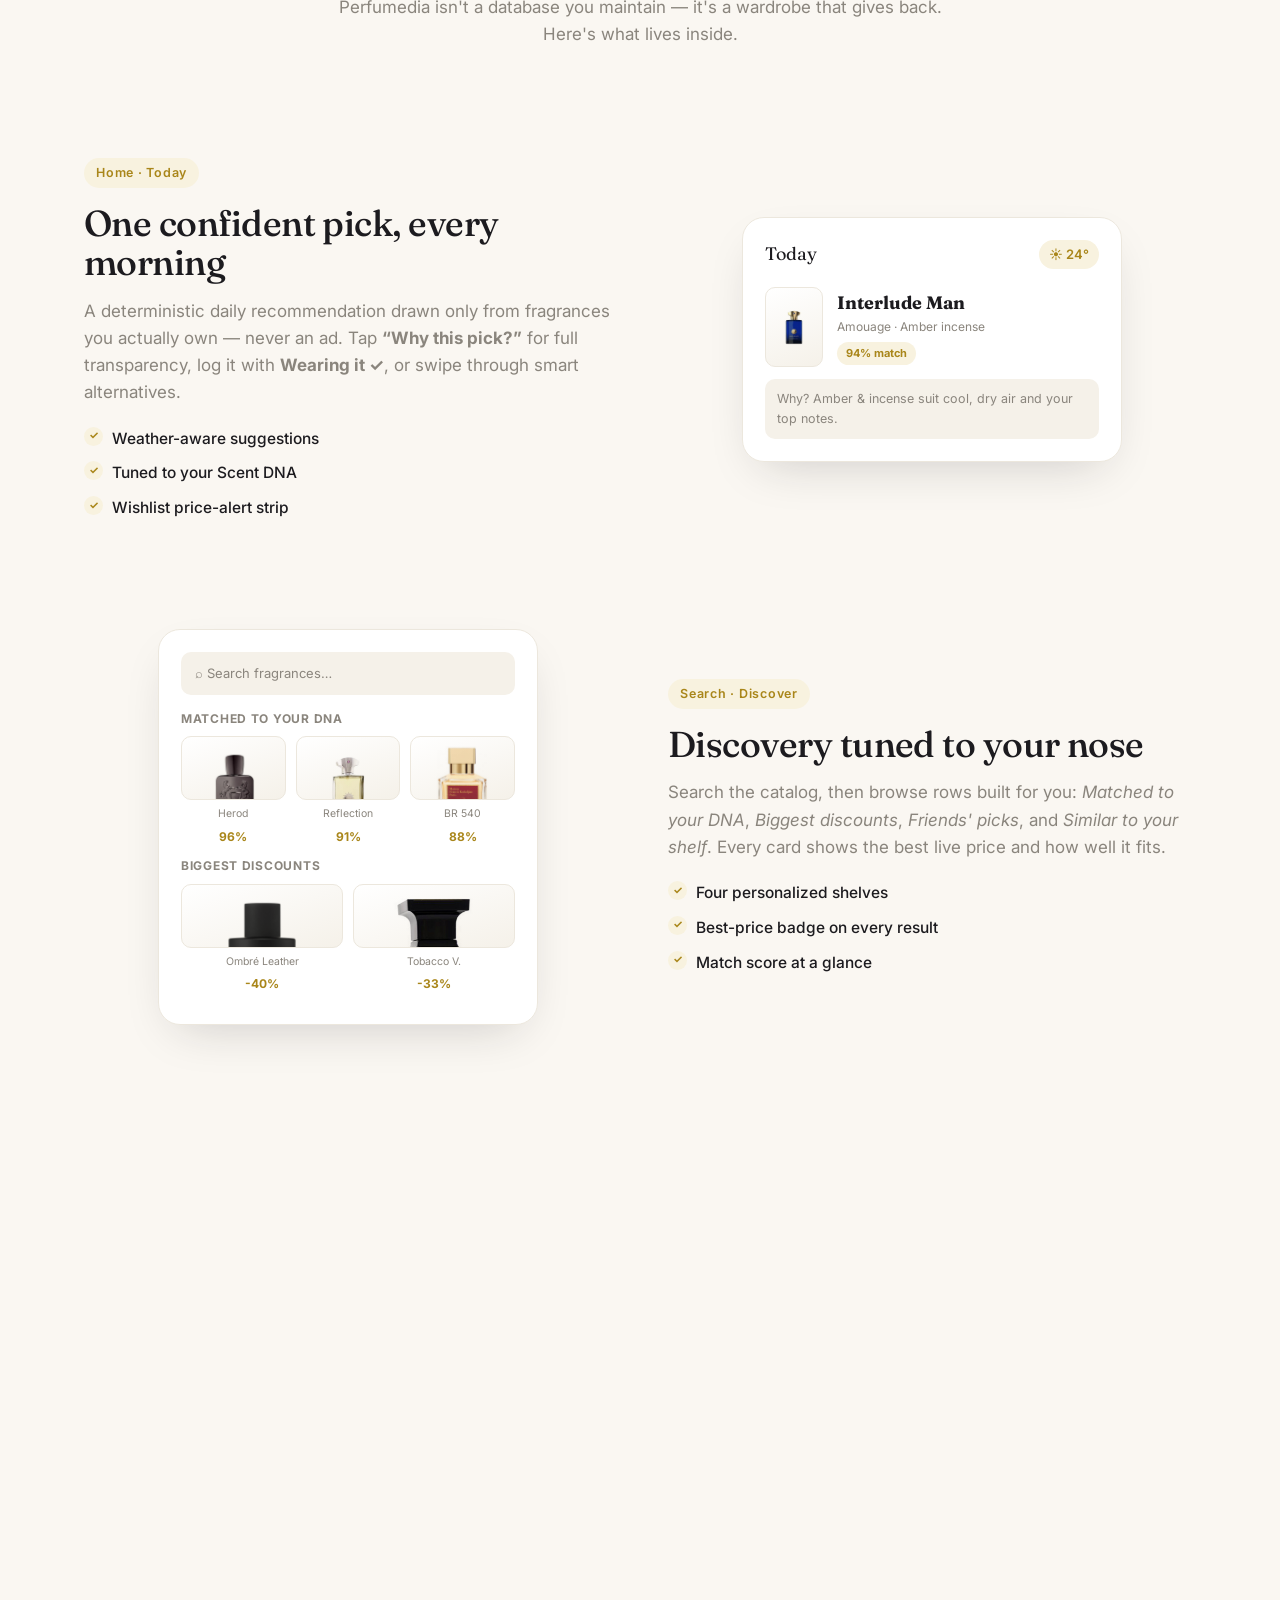
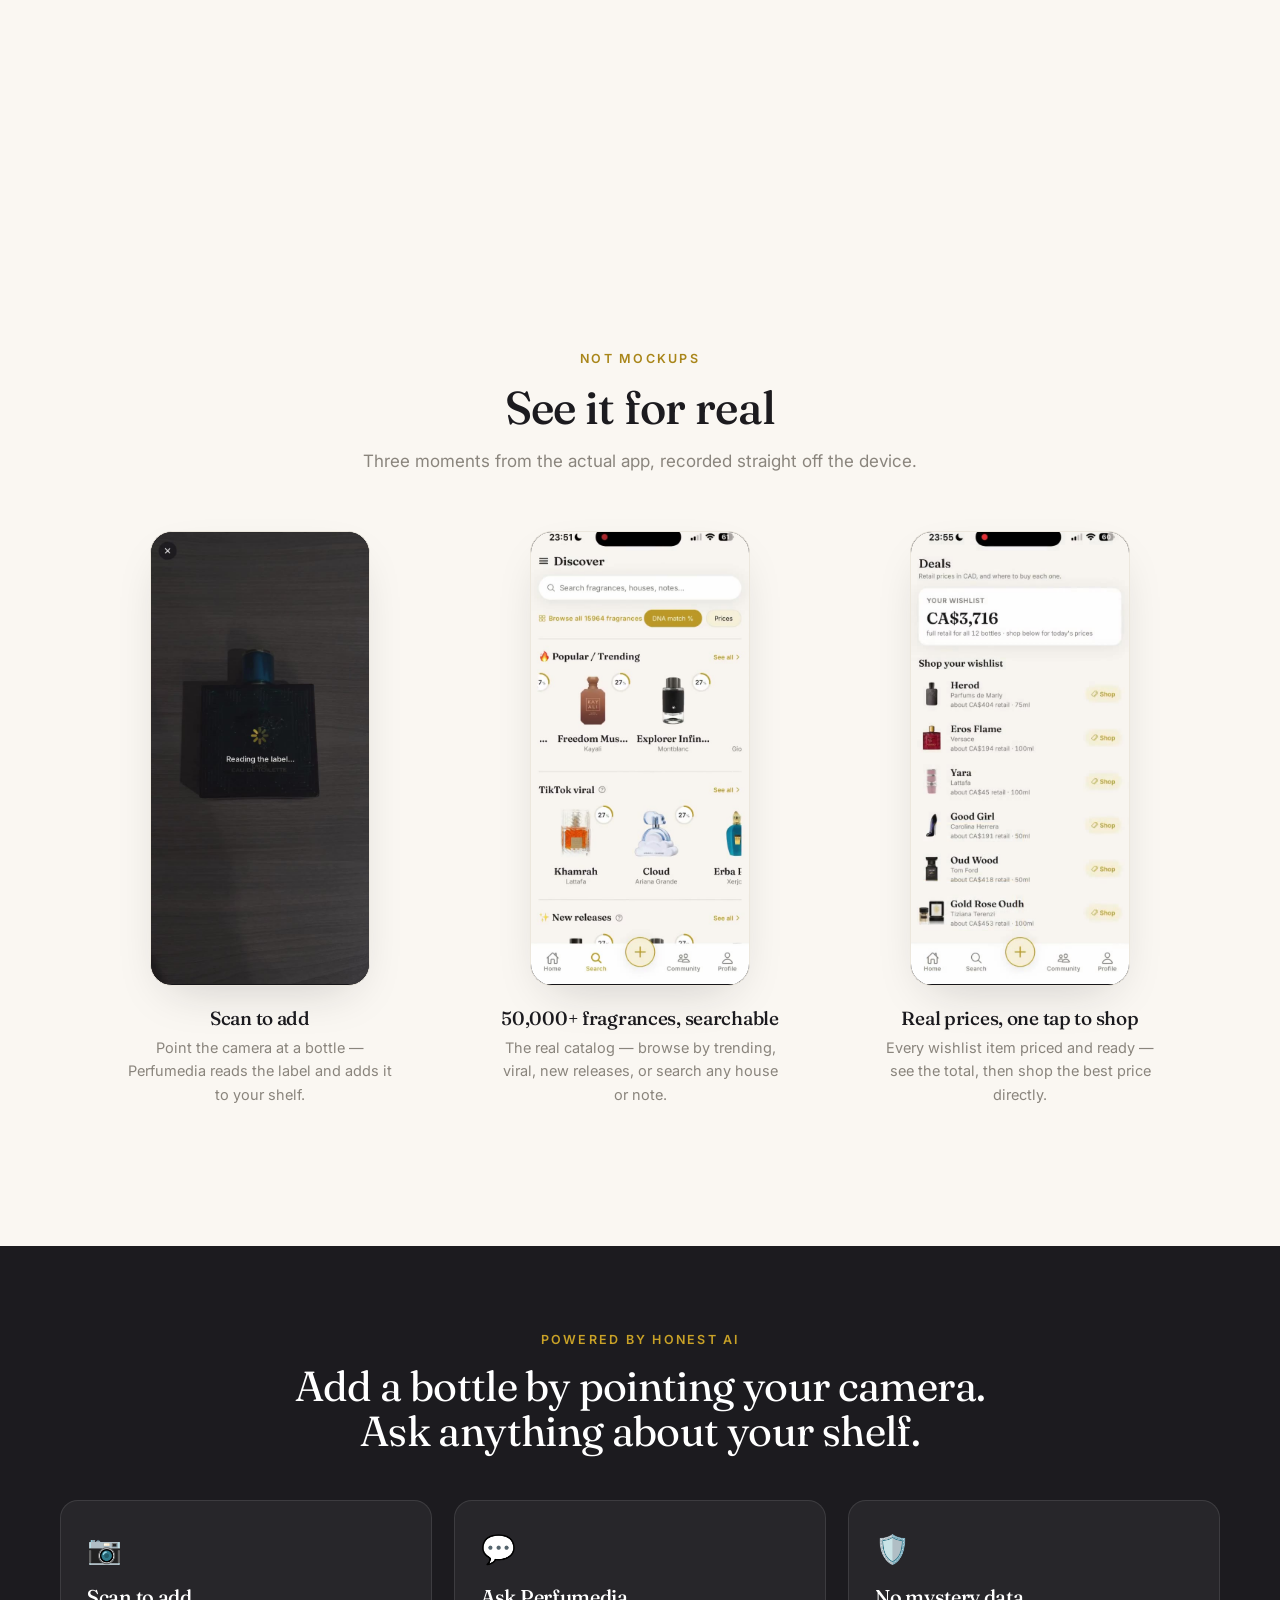
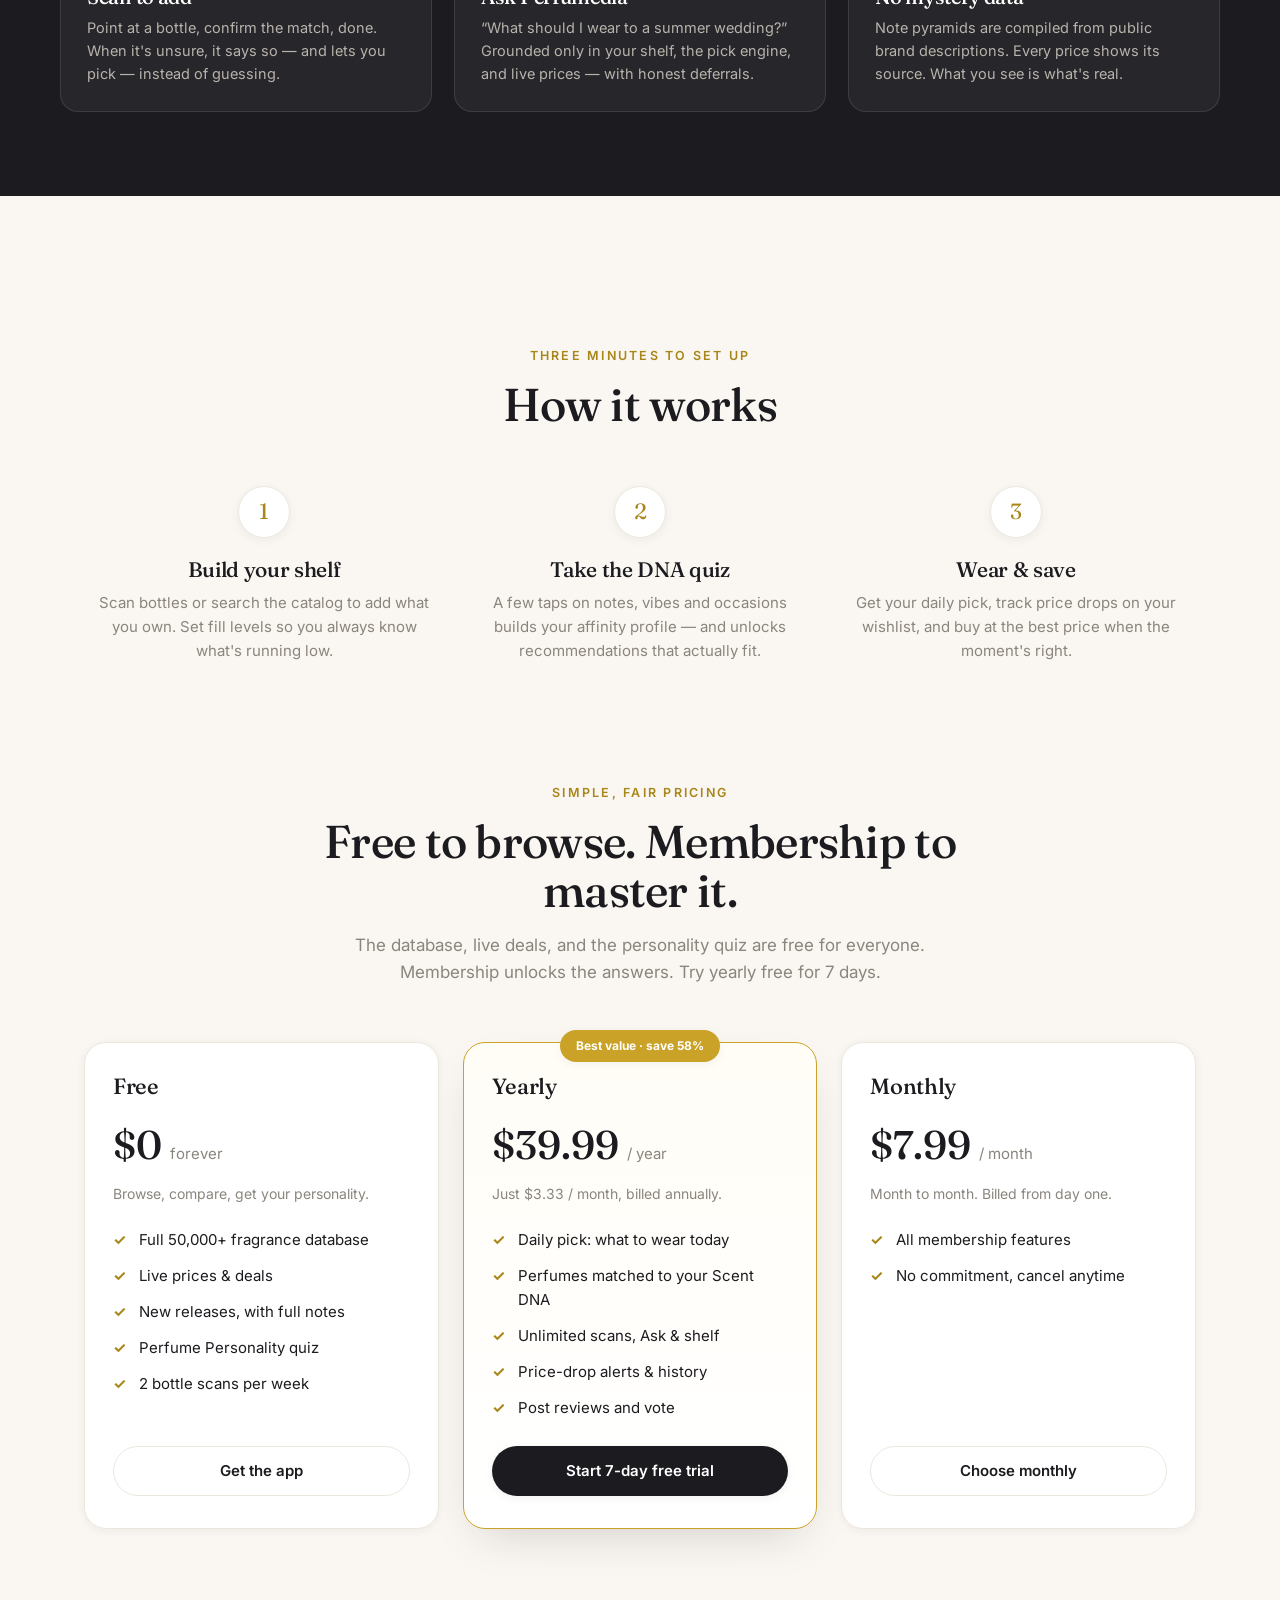
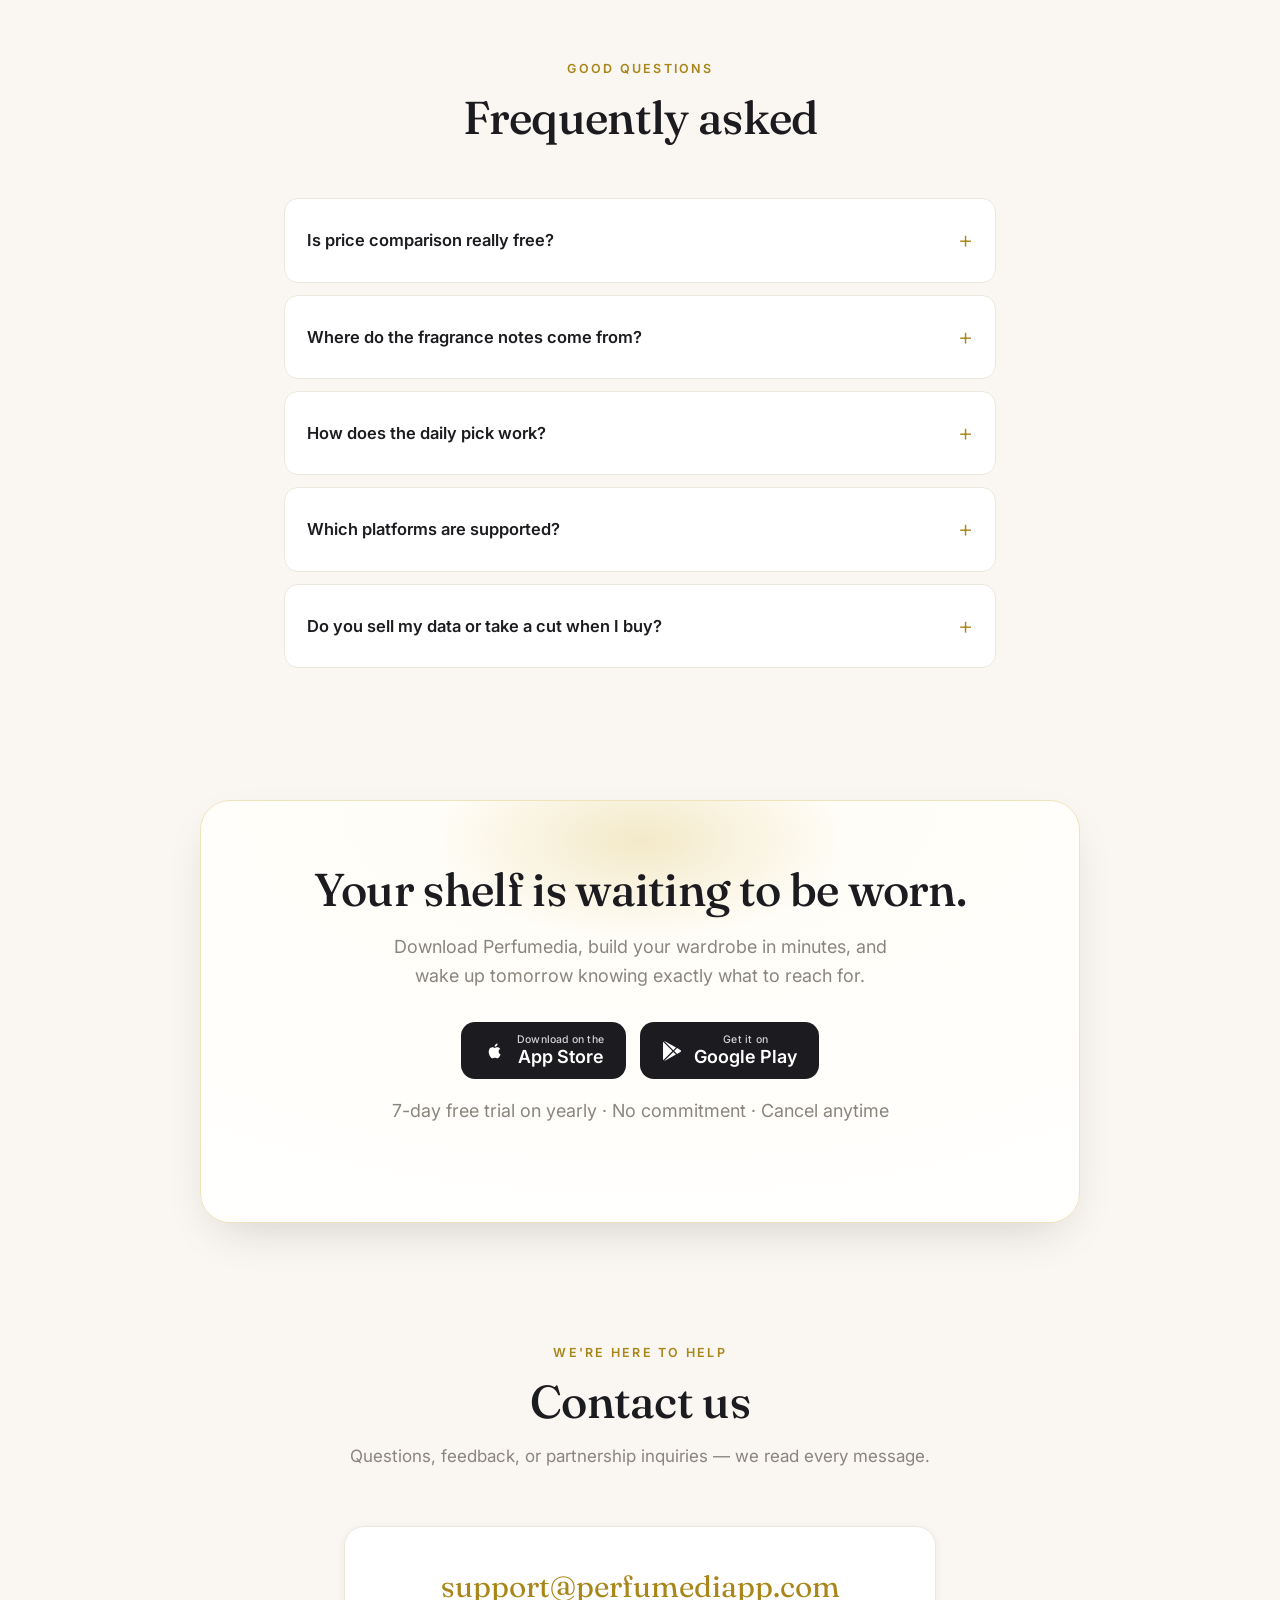
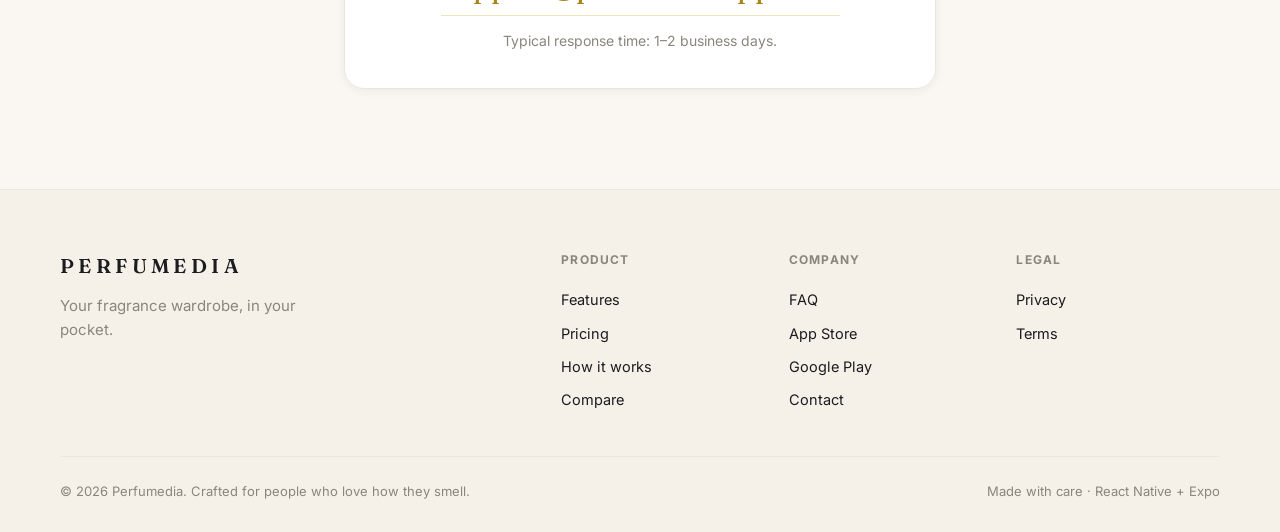
==== commit 0b072877: "Terms of Service page at perfumediapp.com/terms, linked from the site footers Subscriptions through " ====
--- a/index.html
+++ b/index.html
@@ -2,6 +2,7 @@
 <html lang="en">
 <head>
   <meta charset="UTF-8" />
+  <meta name="google-site-verification" content="rSS9P5IZDNJVA-696ufRAyOTLksIrIAonRC6BbphgJg" />
   <meta name="viewport" content="width=device-width, initial-scale=1.0" />
   <title>Perfumedia — Your fragrance wardrobe, in your pocket</title>
   <meta name="description" content="Track every fragrance you own, get a deterministic daily pick from your own shelf, and never pay retail again. Perfumedia is the fragrance wardrobe app for enthusiasts." />
@@ -483,6 +484,7 @@
         <div>
           <h5>Legal</h5>
           <a href="privacy.html">Privacy</a>
+          <a href="terms.html">Terms</a>
         </div>
       </div>
     </div>
